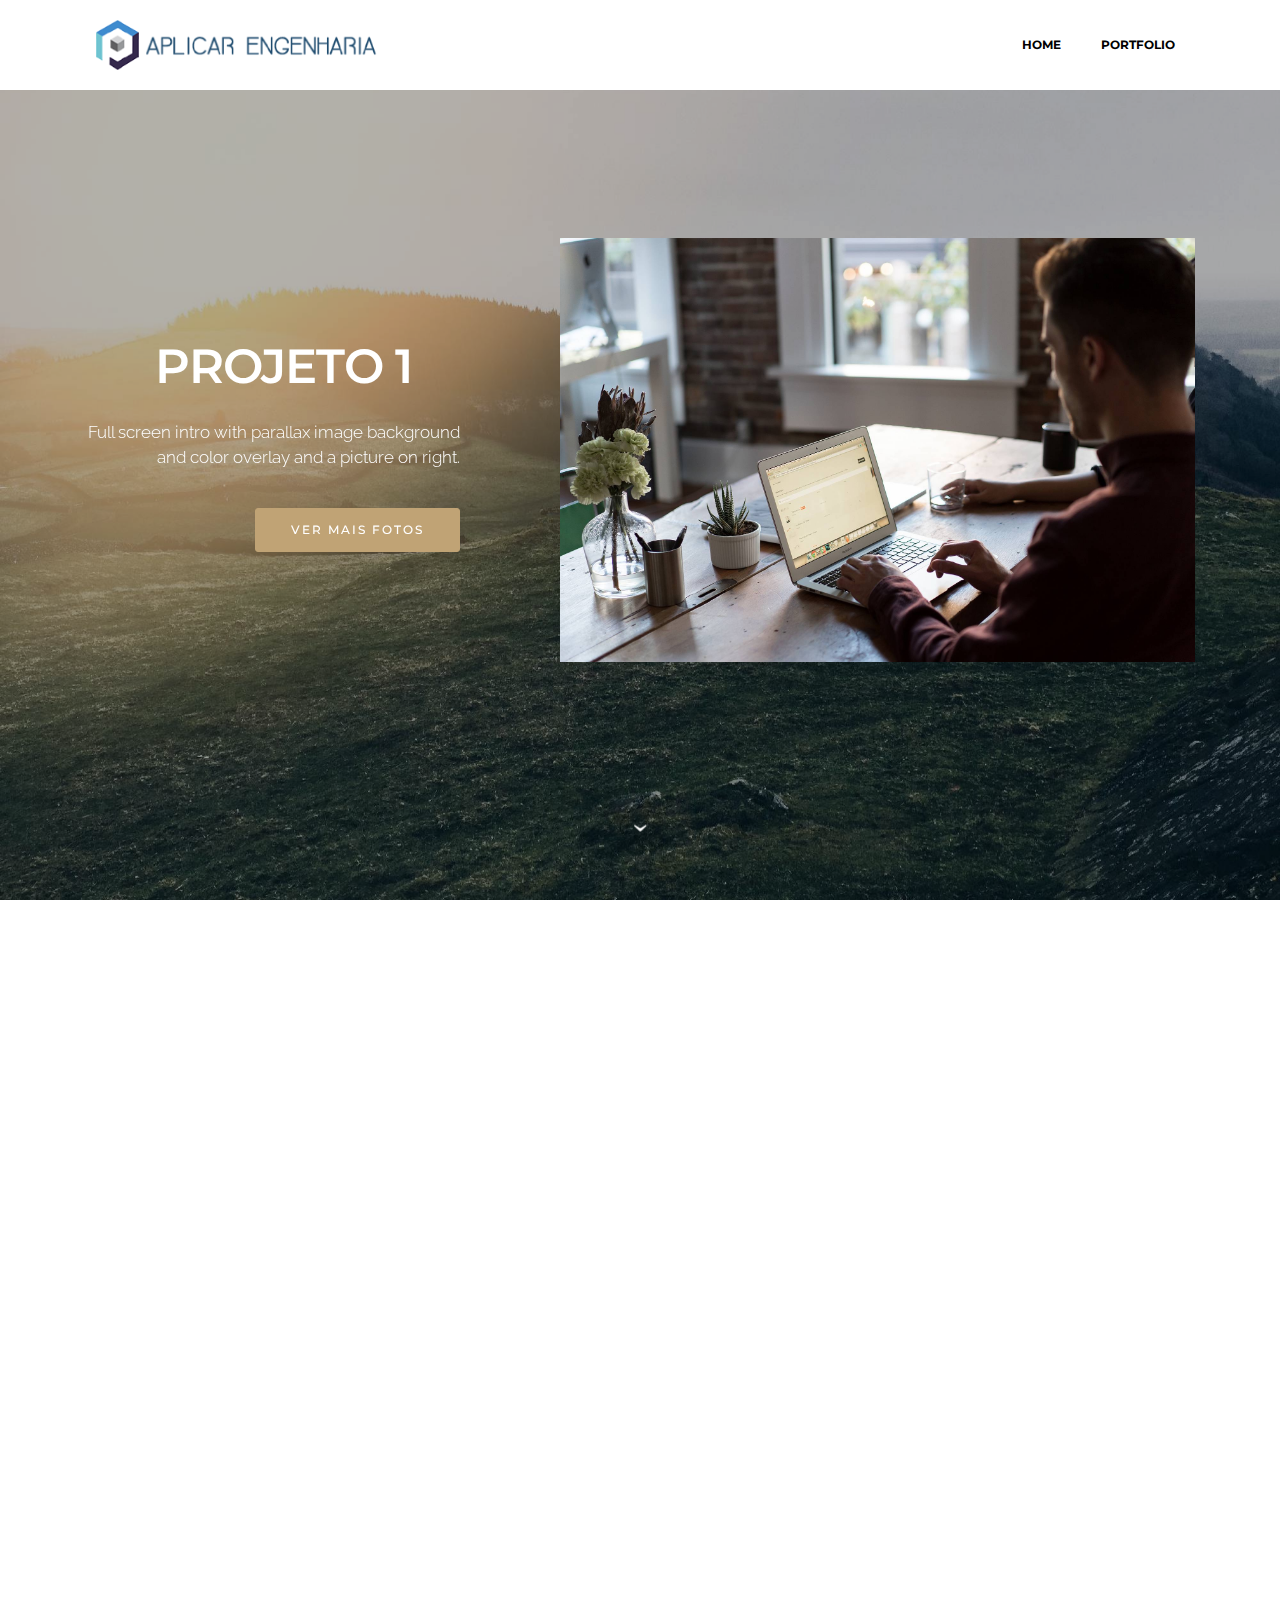
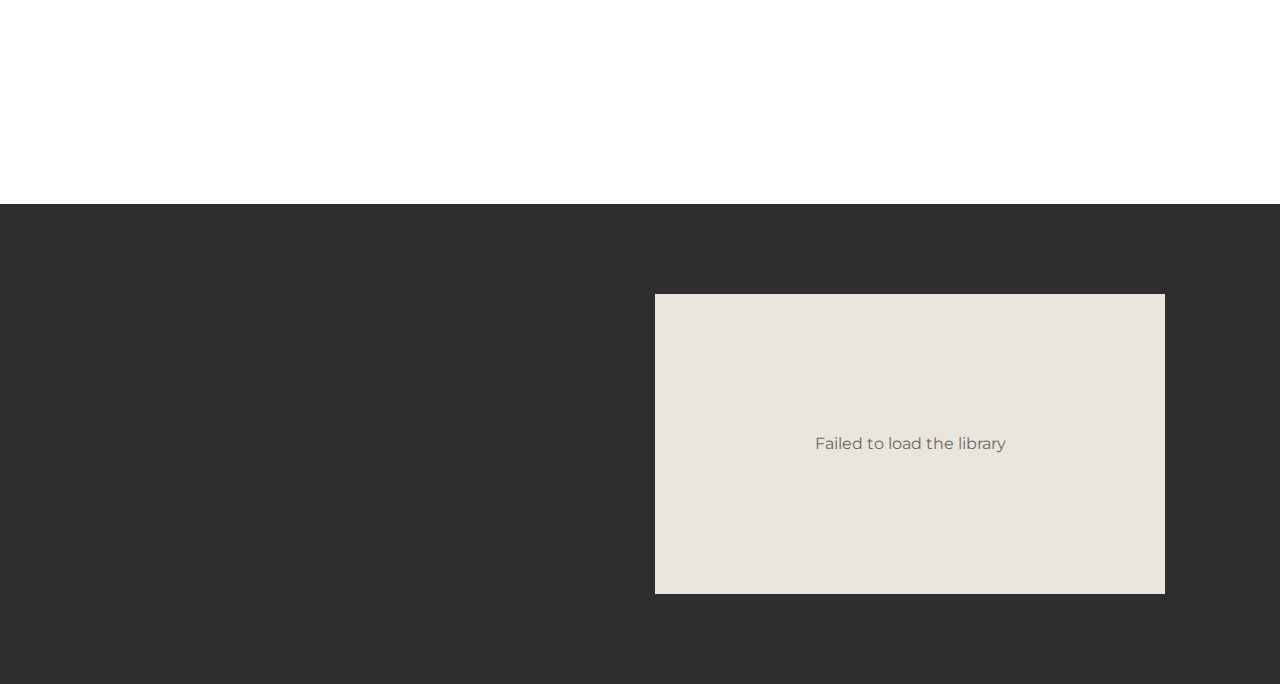
==== projeto-1.html @ 0a983927 "Changes" ====
<!DOCTYPE html>
<html>
<head>
  <meta charset="UTF-8">
  <meta http-equiv="X-UA-Compatible" content="IE=edge">
  <meta name="viewport" content="width=device-width, initial-scale=1">
  <link rel="shortcut icon" href="assets/images/logo-748x128-47.png" type="image/x-icon">
  <meta name="description" content="">
  
  <link rel="stylesheet" href="https://fonts.googleapis.com/css?family=Lora:400,700,400italic,700italic&amp;subset=latin">
  <link rel="stylesheet" href="https://fonts.googleapis.com/css?family=Montserrat:400,700">
  <link rel="stylesheet" href="https://fonts.googleapis.com/css?family=Raleway:400,100,200,300,500,600,700,800,900">
  <link rel="stylesheet" href="assets/bootstrap-material-design-font/css/material.css">
  <link rel="stylesheet" href="assets/et-line-font-plugin/style.css">
  <link rel="stylesheet" href="assets/tether/tether.min.css">
  <link rel="stylesheet" href="assets/bootstrap/css/bootstrap.min.css">
  <link rel="stylesheet" href="assets/socicon/css/socicon.min.css">
  <link rel="stylesheet" href="assets/animate.css/animate.min.css">
  <link rel="stylesheet" href="assets/dropdown/css/style.css">
  <link rel="stylesheet" href="assets/theme/css/style.css">
  <link rel="stylesheet" href="assets/mobirise/css/mbr-additional.css" type="text/css">
  
  
  
</head>
<body>
<section id="menu-18">

    <nav class="navbar navbar-dropdown navbar-fixed-top">
        <div class="container">

            <div class="mbr-table">
                <div class="mbr-table-cell">

                    <div class="navbar-brand">
                        <a href="https://www.arkengenharia.com" class="navbar-logo"><img src="assets/images/logo-748x128-47.png" alt="Aplicar Engenharia"></a>
                        
                    </div>

                </div>
                <div class="mbr-table-cell">
            
                    <button class="navbar-toggler pull-xs-right hidden-md-up" type="button" data-toggle="collapse" data-target="#exCollapsingNavbar">
                        ☰
                    </button>

                    <ul class="nav-dropdown collapse pull-xs-right nav navbar-nav navbar-toggleable-sm" id="exCollapsingNavbar"><li class="nav-item dropdown"><a class="nav-link link" href="index.html">HOME<br></a></li><li class="nav-item"><a class="nav-link link" href="projeto-1.html#header3-22">PORTFOLIO<br></a></li></ul>
                    <button hidden="" class="navbar-toggler navbar-close" type="button" data-toggle="collapse" data-target="#exCollapsingNavbar">
                        ☰
                    </button>

                </div>
            </div>

        </div>
    </nav>

</section>

<section class="mbr-section mbr-section-hero mbr-section-full mbr-parallax-background mbr-after-navbar" id="header2-30" style="background-image: url(assets/images/landscape.jpg);">

    <div class="mbr-overlay" style="opacity: 0.3; background-color: rgb(0, 0, 0);">
    </div>

    <div class="mbr-table mbr-table-full">
        <div class="mbr-table-cell">

            <div class="container">
                <div class="mbr-section row">
                    <div class="mbr-table-md-up">
                        
                        
                        

                        <div class="mbr-table-cell mbr-right-padding-md-up col-md-5 text-xs-center text-md-right">

                            <h3 class="mbr-section-title display-2"><p>PROJETO 1&nbsp;&nbsp;&nbsp;&nbsp;</p></h3>

                            <div class="mbr-section-text lead">
                                <p>Full screen intro with parallax image background and color overlay and a picture on right.</p>
                            </div>

                            <div class="mbr-section-btn"><a class="btn btn-primary" href="#lb-gallery1-34" data-slide-to="0" data-toggle="modal">VER MAIS FOTOS</a></div>

                        </div>
                        <div class="mbr-table-cell mbr-valign-top col-md-7">
                            <div class="mbr-figure"><img src="assets/images/coworkers.jpg"></div>
                        </div>

                    </div>
                </div>
            </div>

        </div>
    </div>

    <div class="mbr-arrow mbr-arrow-floating hidden-sm-down" aria-hidden="true"><a href="#gallery1-34"><i class="mbr-arrow-icon"></i></a></div>

</section>

<section class="mbr-gallery mbr-section mbr-section-nopadding" id="gallery1-34" style="background-color: rgb(239, 239, 239); padding-top: 0px; padding-bottom: 0px;">

    <!-- Lightbox -->
    <div data-app-prevent-settings="" class="mbr-slider modal fade carousel slide" tabindex="-1" data-keyboard="true" data-interval="false" id="lb-gallery1-34">
        <div class="modal-dialog">
            <div class="modal-content">
                <div class="modal-body">
                    <ol class="carousel-indicators">
                        <li data-app-prevent-settings="" data-target="#lb-gallery1-34" class=" active" data-slide-to="0"></li><li data-app-prevent-settings="" data-target="#lb-gallery1-34" data-slide-to="1"></li><li data-app-prevent-settings="" data-target="#lb-gallery1-34" data-slide-to="2"></li><li data-app-prevent-settings="" data-target="#lb-gallery1-34" data-slide-to="3"></li><li data-app-prevent-settings="" data-target="#lb-gallery1-34" data-slide-to="4"></li><li data-app-prevent-settings="" data-target="#lb-gallery1-34" data-slide-to="5"></li><li data-app-prevent-settings="" data-target="#lb-gallery1-34" data-slide-to="6"></li><li data-app-prevent-settings="" data-target="#lb-gallery1-34" data-slide-to="7"></li>
                    </ol>
                    <div class="carousel-inner">
                        <div class="carousel-item active">
                            <img alt="" src="assets/images/bike.jpg">
                        </div><div class="carousel-item">
                            <img alt="" src="assets/images/code-man.jpg">
                        </div><div class="carousel-item">
                            <img alt="" src="assets/images/coworkers.jpg">
                        </div><div class="carousel-item">
                            <img alt="" src="assets/images/desktop.jpg">
                        </div><div class="carousel-item">
                            <img alt="" src="assets/images/room-laptop.jpg">
                        </div><div class="carousel-item">
                            <img alt="" src="assets/images/table.jpg">
                        </div><div class="carousel-item">
                            <img alt="" src="assets/images/windows-books.jpg">
                        </div><div class="carousel-item">
                            <img alt="" src="assets/images/working-area.jpg">
                        </div>
                    </div>
                    <a class="left carousel-control" role="button" data-slide="prev" href="#lb-gallery1-34">
                        <span class="icon-prev" aria-hidden="true"></span>
                        <span class="sr-only">Previous</span>
                    </a>
                    <a class="right carousel-control" role="button" data-slide="next" href="#lb-gallery1-34">
                        <span class="icon-next" aria-hidden="true"></span>
                        <span class="sr-only">Next</span>
                    </a>

                    <a class="close" href="#" role="button" data-dismiss="modal">
                        <span aria-hidden="true">×</span>
                        <span class="sr-only">Close</span>
                    </a>
                </div>
            </div>
        </div>
    </div>
</section>

<section class="mbr-section mbr-section__container mbr-section__container--isolated" id="header3-22">
    <div class="container">
        <div class="row">
            <div class="col-xs-12">
                <h3 class="mbr-section-title display-2">NOSSOS PROJETOS</h3>
                
            </div>
        </div>
    </div>
</section>

<section class="mbr-cards mbr-section mbr-section-nopadding" id="features3-23" style="background-color: rgb(255, 255, 255);">

    

    <div class="mbr-cards-row row">
            <div class="mbr-cards-col col-xs-12 col-lg-3" style="padding-top: 0px; padding-bottom: 120px;">
                <div class="container">
                  <div class="card cart-block">
                      <div class="card-img"><img src="assets/images/table.jpg" class="card-img-top"></div>
                      <div class="card-block">
                          <h4 class="card-title">Projeto 1</h4>
                          
                          <p class="card-text">Bootstrap 3 has been noted as one of the most reliable and proven frameworks and has been equipped to develop websites using this framework.</p>
                          <div class="card-btn"><a href="#top" class="btn btn-primary">VER MAIS</a></div>
                      </div>
                  </div>
                </div>
            </div>
            <div class="mbr-cards-col col-xs-12 col-lg-3" style="padding-top: 0px; padding-bottom: 120px;">
              <div class="container">
                <div class="card cart-block">
                    <div class="card-img"><img src="assets/images/desktop.jpg" class="card-img-top"></div>
                    <div class="card-block">
                        <h4 class="card-title">Projeto 2</h4>
                        
                        <p class="card-text">One of Bootstrap 3's big points is responsiveness and makes effective use of this by generating highly responsive website for you.</p>
                        <div class="card-btn"><a href="https://www.google.com.br" class="btn btn-primary">VER MAIS</a></div>
                    </div>
                </div>
              </div>
            </div>
            <div class="mbr-cards-col col-xs-12 col-lg-3" style="padding-top: 0px; padding-bottom: 120px;">
              <div class="container">
                <div class="card cart-block">
                    <div class="card-img"><img src="assets/images/coworkers.jpg" class="card-img-top"></div>
                    <div class="card-block">
                        <h4 class="card-title">Projeto 3</h4>
                        
                        <p class="card-text">Google has a highly exhaustive list of fonts compiled into its web font platform and makes it easy for you to use them on your website easily and freely.</p>
                        <div class="card-btn"><a href="https://www.google.com.br" class="btn btn-primary">VER MAIS</a></div>
                    </div>
                </div>
              </div>
            </div>
            <div class="mbr-cards-col col-xs-12 col-lg-3" style="padding-top: 0px; padding-bottom: 120px;">
              <div class="container">
                <div class="card cart-block">
                    <div class="card-img"><img src="assets/images/code-man.jpg" class="card-img-top"></div>
                    <div class="card-block">
                        <h4 class="card-title">Projeto 4</h4>
                        
                        <p class="card-text">gives you the freedom to develop as many websites as you like given the fact that it is a desktop app.</p>
                        <div class="card-btn"><a href="https://www.google.com.br" class="btn btn-primary">VER MAIS</a></div>
                    </div>
                </div>
              </div>
            </div>
    </div>
</section>

<section class="mbr-section mbr-section-md-padding mbr-footer footer2" id="contacts2-28" style="background-color: rgb(46, 46, 46); padding-top: 90px; padding-bottom: 90px;">
    
    <div class="container">
        <div class="row">
            <div class="mbr-footer-content col-xs-12 col-md-3">
                <p><strong>Endereço:</strong><br>Av. Alameda da Serra 1033, Sala 804 Edifício Atlanta, Vila da Serra, Nova Lima-MG<br><br><br>
<strong>Contatos:</strong><br>
Email: aline@aplicarengenharia.com<br>Telefone: &nbsp;(31) 0800 2020<br>
Celular: &nbsp;(31) 9 9888 2020</p>
            </div>
            <div class="mbr-footer-content col-xs-12 col-md-3"><br><ul><br></ul></div>
            <div class="col-xs-12 col-md-6">
                <div class="mbr-map" data-state="error"><div data-state-details="">Failed to load the library</div></div>
            </div>
        </div>
    </div>
</section>


  <script src="assets/web/assets/jquery/jquery.min.js"></script>
  <script src="assets/tether/tether.min.js"></script>
  <script src="assets/bootstrap/js/bootstrap.min.js"></script>
  <script src="assets/smooth-scroll/SmoothScroll.js"></script>
  <script src="assets/viewportChecker/jquery.viewportchecker.js"></script>
  <script src="assets/jarallax/jarallax.js"></script>
  <script src="assets/masonry/masonry.pkgd.min.js"></script>
  <script src="assets/imagesloaded/imagesloaded.pkgd.min.js"></script>
  <script src="assets/bootstrap-carousel-swipe/bootstrap-carousel-swipe.js"></script>
  <script src="assets/dropdown/js/script.min.js"></script>
  <script src="assets/theme/js/script.js"></script>
  <script src="assets/mobirise-gallery/script.js"></script>
  
  
  <input name="animation" type="hidden">
  </body>
</html>
---- assets/bootstrap-material-design-font/css/material.css ----
@font-face {
  font-family: 'Material-Design-Icons';
  src: url('../fonts/Material-Design-Icons.eot?3ocs8m');
  src: url('../fonts/Material-Design-Icons.eot?#iefix3ocs8m') format('embedded-opentype'), url('../fonts/Material-Design-Icons.woff?3ocs8m') format('woff'), url('../fonts/Material-Design-Icons.ttf?3ocs8m') format('truetype'), url('../fonts/Material-Design-Icons.svg?3ocs8m#Material-Design-Icons') format('svg');
  font-weight: normal;
  font-style: normal;
}
[class^="mdi-"],
[class*="mdi-"] {
  speak: none;
  display: inline-block;
  font-style: normal;
  font-variant:normal;
  font-weight:normal;
  /*font-size:24px;*/
  line-height:1;
  font-family:'Material-Design-Icons' !important;
  text-rendering: auto;
  
  -webkit-font-smoothing: antialiased;
  -moz-osx-font-smoothing: grayscale;
  -webkit-transform: translate(0, 0);
      -ms-transform: translate(0, 0);
          transform: translate(0, 0);
}
[class^="mdi-"]:before,
[class*="mdi-"]:before {
  display: inline-block;
  speak: none;
  text-decoration: inherit;
}
[class^="mdi-"].pull-left,
[class*="mdi-"].pull-left {
  margin-right: .3em;
}
[class^="mdi-"].pull-right,
[class*="mdi-"].pull-right {
  margin-left: .3em;
}
[class^="mdi-"].mdi-lg:before,
[class*="mdi-"].mdi-lg:before,
[class^="mdi-"].mdi-lg:after,
[class*="mdi-"].mdi-lg:after {
  font-size: 1.33333333em;
  line-height: 0.75em;
  vertical-align: -15%;
}
[class^="mdi-"].mdi-2x:before,
[class*="mdi-"].mdi-2x:before,
[class^="mdi-"].mdi-2x:after,
[class*="mdi-"].mdi-2x:after {
  font-size: 2em;
}
[class^="mdi-"].mdi-3x:before,
[class*="mdi-"].mdi-3x:before,
[class^="mdi-"].mdi-3x:after,
[class*="mdi-"].mdi-3x:after {
  font-size: 3em;
}
[class^="mdi-"].mdi-4x:before,
[class*="mdi-"].mdi-4x:before,
[class^="mdi-"].mdi-4x:after,
[class*="mdi-"].mdi-4x:after {
  font-size: 4em;
}
[class^="mdi-"].mdi-5x:before,
[class*="mdi-"].mdi-5x:before,
[class^="mdi-"].mdi-5x:after,
[class*="mdi-"].mdi-5x:after {
  font-size: 5em;
}
[class^="mdi-device-signal-cellular-"]:after,
[class^="mdi-device-battery-"]:after,
[class^="mdi-device-battery-charging-"]:after,
[class^="mdi-device-signal-cellular-connected-no-internet-"]:after,
[class^="mdi-device-signal-wifi-"]:after,
[class^="mdi-device-signal-wifi-statusbar-not-connected"]:after,
.mdi-device-network-wifi:after {
  opacity: .3;
  position: absolute;
  left: 0;
  top: 0;
  z-index: 1;
  display: inline-block;
  speak: none;
  text-decoration: inherit;
}
[class^="mdi-device-signal-cellular-"]:after {
  content: "\e758";
}
[class^="mdi-device-battery-"]:after {
  content: "\e735";
}
[class^="mdi-device-battery-charging-"]:after {
  content: "\e733";
}
[class^="mdi-device-signal-cellular-connected-no-internet-"]:after {
  content: "\e75d";
}
[class^="mdi-device-signal-wifi-"]:after,
.mdi-device-network-wifi:after {
  content: "\e765";
}
[class^="mdi-device-signal-wifi-statusbasr-not-connected"]:after {
  content: "\e8f7";
}
.mdi-device-signal-cellular-off:after,
.mdi-device-signal-cellular-null:after,
.mdi-device-signal-cellular-no-sim:after,
.mdi-device-signal-wifi-off:after,
.mdi-device-signal-wifi-4-bar:after,
.mdi-device-signal-cellular-4-bar:after,
.mdi-device-battery-alert:after,
.mdi-device-signal-cellular-connected-no-internet-4-bar:after,
.mdi-device-battery-std:after,
.mdi-device-battery-full .mdi-device-battery-unknown:after {
  content: "";
}
.mdi-fw {
  width: 1.28571429em;
  text-align: center;
}
.mdi-ul {
  padding-left: 0;
  margin-left: 2.14285714em;
  list-style-type: none;
}
.mdi-ul > li {
  position: relative;
}
.mdi-li {
  position: absolute;
  left: -2.14285714em;
  width: 2.14285714em;
  top: 0.14285714em;
  text-align: center;
}
.mdi-li.mdi-lg {
  left: -1.85714286em;
}
.mdi-border {
  padding: .2em .25em .15em;
  border: solid 0.08em #eeeeee;
  border-radius: .1em;
}
.mdi-spin {
  -webkit-animation: mdi-spin 2s infinite linear;
  animation: mdi-spin 2s infinite linear;
  -webkit-transform-origin: 50% 50%;
  -ms-transform-origin: 50% 50%;
      transform-origin: 50% 50%;
}
.mdi-pulse {
  -webkit-animation: mdi-spin 1s steps(8) infinite;
  animation: mdi-spin 1s steps(8) infinite;
  -webkit-transform-origin: 50% 50%;
  -ms-transform-origin: 50% 50%;
      transform-origin: 50% 50%;
}
@-webkit-keyframes mdi-spin {
  0% {
    -webkit-transform: rotate(0deg);
    transform: rotate(0deg);
  }
  100% {
    -webkit-transform: rotate(359deg);
    transform: rotate(359deg);
  }
}
@keyframes mdi-spin {
  0% {
    -webkit-transform: rotate(0deg);
    transform: rotate(0deg);
  }
  100% {
    -webkit-transform: rotate(359deg);
    transform: rotate(359deg);
  }
}
.mdi-rotate-90 {
  filter: progid:DXImageTransform.Microsoft.BasicImage(rotation=1);
  -webkit-transform: rotate(90deg);
  -ms-transform: rotate(90deg);
  transform: rotate(90deg);
}
.mdi-rotate-180 {
  filter: progid:DXImageTransform.Microsoft.BasicImage(rotation=2);
  -webkit-transform: rotate(180deg);
  -ms-transform: rotate(180deg);
  transform: rotate(180deg);
}
.mdi-rotate-270 {
  filter: progid:DXImageTransform.Microsoft.BasicImage(rotation=3);
  -webkit-transform: rotate(270deg);
  -ms-transform: rotate(270deg);
  transform: rotate(270deg);
}
.mdi-flip-horizontal {
  filter: progid:DXImageTransform.Microsoft.BasicImage(rotation=0, mirror=1);
  -webkit-transform: scale(-1, 1);
  -ms-transform: scale(-1, 1);
  transform: scale(-1, 1);
}
.mdi-flip-vertical {
  filter: progid:DXImageTransform.Microsoft.BasicImage(rotation=2, mirror=1);
  -webkit-transform: scale(1, -1);
  -ms-transform: scale(1, -1);
  transform: scale(1, -1);
}
:root .mdi-rotate-90,
:root .mdi-rotate-180,
:root .mdi-rotate-270,
:root .mdi-flip-horizontal,
:root .mdi-flip-vertical {
  -webkit-filter: none;
          filter: none;
}
.mdi-stack {
  position: relative;
  display: inline-block;
  width: 2em;
  height: 2em;
  line-height: 2em;
  vertical-align: middle;
}
.mdi-stack-1x,
.mdi-stack-2x {
  position: absolute;
  left: 0;
  width: 100%;
  text-align: center;
}
.mdi-stack-1x {
  line-height: inherit;
}
.mdi-stack-2x {
  font-size: 2em;
}
.mdi-inverse {
  color: #ffffff;
}
/* Start Icons */
.mdi-action-3d-rotation:before {
  content: "\e600";
}
.mdi-action-accessibility:before {
  content: "\e601";
}
.mdi-action-account-balance-wallet:before {
  content: "\e602";
}
.mdi-action-account-balance:before {
  content: "\e603";
}
.mdi-action-account-box:before {
  content: "\e604";
}
.mdi-action-account-child:before {
  content: "\e605";
}
.mdi-action-account-circle:before {
  content: "\e606";
}
.mdi-action-add-shopping-cart:before {
  content: "\e607";
}
.mdi-action-alarm-add:before {
  content: "\e608";
}
.mdi-action-alarm-off:before {
  content: "\e609";
}
.mdi-action-alarm-on:before {
  content: "\e60a";
}
.mdi-action-alarm:before {
  content: "\e60b";
}
.mdi-action-android:before {
  content: "\e60c";
}
.mdi-action-announcement:before {
  content: "\e60d";
}
.mdi-action-aspect-ratio:before {
  content: "\e60e";
}
.mdi-action-assessment:before {
  content: "\e60f";
}
.mdi-action-assignment-ind:before {
  content: "\e610";
}
.mdi-action-assignment-late:before {
  content: "\e611";
}
.mdi-action-assignment-return:before {
  content: "\e612";
}
.mdi-action-assignment-returned:before {
  content: "\e613";
}
.mdi-action-assignment-turned-in:before {
  content: "\e614";
}
.mdi-action-assignment:before {
  content: "\e615";
}
.mdi-action-autorenew:before {
  content: "\e616";
}
.mdi-action-backup:before {
  content: "\e617";
}
.mdi-action-book:before {
  content: "\e618";
}
.mdi-action-bookmark-outline:before {
  content: "\e619";
}
.mdi-action-bookmark:before {
  content: "\e61a";
}
.mdi-action-bug-report:before {
  content: "\e61b";
}
.mdi-action-cached:before {
  content: "\e61c";
}
.mdi-action-check-circle:before {
  content: "\e61d";
}
.mdi-action-class:before {
  content: "\e61e";
}
.mdi-action-credit-card:before {
  content: "\e61f";
}
.mdi-action-dashboard:before {
  content: "\e620";
}
.mdi-action-delete:before {
  content: "\e621";
}
.mdi-action-description:before {
  content: "\e622";
}
.mdi-action-dns:before {
  content: "\e623";
}
.mdi-action-done-all:before {
  content: "\e624";
}
.mdi-action-done:before {
  content: "\e625";
}
.mdi-action-event:before {
  content: "\e626";
}
.mdi-action-exit-to-app:before {
  content: "\e627";
}
.mdi-action-explore:before {
  content: "\e628";
}
.mdi-action-extension:before {
  content: "\e629";
}
.mdi-action-face-unlock:before {
  content: "\e62a";
}
.mdi-action-favorite-outline:before {
  content: "\e62b";
}
.mdi-action-favorite:before {
  content: "\e62c";
}
.mdi-action-find-in-page:before {
  content: "\e62d";
}
.mdi-action-find-replace:before {
  content: "\e62e";
}
.mdi-action-flip-to-back:before {
  content: "\e62f";
}
.mdi-action-flip-to-front:before {
  content: "\e630";
}
.mdi-action-get-app:before {
  content: "\e631";
}
.mdi-action-grade:before {
  content: "\e632";
}
.mdi-action-group-work:before {
  content: "\e633";
}
.mdi-action-help:before {
  content: "\e634";
}
.mdi-action-highlight-remove:before {
  content: "\e635";
}
.mdi-action-history:before {
  content: "\e636";
}
.mdi-action-home:before {
  content: "\e637";
}
.mdi-action-https:before {
  content: "\e638";
}
.mdi-action-info-outline:before {
  content: "\e639";
}
.mdi-action-info:before {
  content: "\e63a";
}
.mdi-action-input:before {
  content: "\e63b";
}
.mdi-action-invert-colors:before {
  content: "\e63c";
}
.mdi-action-label-outline:before {
  content: "\e63d";
}
.mdi-action-label:before {
  content: "\e63e";
}
.mdi-action-language:before {
  content: "\e63f";
}
.mdi-action-launch:before {
  content: "\e640";
}
.mdi-action-list:before {
  content: "\e641";
}
.mdi-action-lock-open:before {
  content: "\e642";
}
.mdi-action-lock-outline:before {
  content: "\e643";
}
.mdi-action-lock:before {
  content: "\e644";
}
.mdi-action-loyalty:before {
  content: "\e645";
}
.mdi-action-markunread-mailbox:before {
  content: "\e646";
}
.mdi-action-note-add:before {
  content: "\e647";
}
.mdi-action-open-in-browser:before {
  content: "\e648";
}
.mdi-action-open-in-new:before {
  content: "\e649";
}
.mdi-action-open-with:before {
  content: "\e64a";
}
.mdi-action-pageview:before {
  content: "\e64b";
}
.mdi-action-payment:before {
  content: "\e64c";
}
.mdi-action-perm-camera-mic:before {
  content: "\e64d";
}
.mdi-action-perm-contact-cal:before {
  content: "\e64e";
}
.mdi-action-perm-data-setting:before {
  content: "\e64f";
}
.mdi-action-perm-device-info:before {
  content: "\e650";
}
.mdi-action-perm-identity:before {
  content: "\e651";
}
.mdi-action-perm-media:before {
  content: "\e652";
}
.mdi-action-perm-phone-msg:before {
  content: "\e653";
}
.mdi-action-perm-scan-wifi:before {
  content: "\e654";
}
.mdi-action-picture-in-picture:before {
  content: "\e655";
}
.mdi-action-polymer:before {
  content: "\e656";
}
.mdi-action-print:before {
  content: "\e657";
}
.mdi-action-query-builder:before {
  content: "\e658";
}
.mdi-action-question-answer:before {
  content: "\e659";
}
.mdi-action-receipt:before {
  content: "\e65a";
}
.mdi-action-redeem:before {
  content: "\e65b";
}
.mdi-action-reorder:before {
  content: "\e65c";
}
.mdi-action-report-problem:before {
  content: "\e65d";
}
.mdi-action-restore:before {
  content: "\e65e";
}
.mdi-action-room:before {
  content: "\e65f";
}
.mdi-action-schedule:before {
  content: "\e660";
}
.mdi-action-search:before {
  content: "\e661";
}
.mdi-action-settings-applications:before {
  content: "\e662";
}
.mdi-action-settings-backup-restore:before {
  content: "\e663";
}
.mdi-action-settings-bluetooth:before {
  content: "\e664";
}
.mdi-action-settings-cell:before {
  content: "\e665";
}
.mdi-action-settings-display:before {
  content: "\e666";
}
.mdi-action-settings-ethernet:before {
  content: "\e667";
}
.mdi-action-settings-input-antenna:before {
  content: "\e668";
}
.mdi-action-settings-input-component:before {
  content: "\e669";
}
.mdi-action-settings-input-composite:before {
  content: "\e66a";
}
.mdi-action-settings-input-hdmi:before {
  content: "\e66b";
}
.mdi-action-settings-input-svideo:before {
  content: "\e66c";
}
.mdi-action-settings-overscan:before {
  content: "\e66d";
}
.mdi-action-settings-phone:before {
  content: "\e66e";
}
.mdi-action-settings-power:before {
  content: "\e66f";
}
.mdi-action-settings-remote:before {
  content: "\e670";
}
.mdi-action-settings-voice:before {
  content: "\e671";
}
.mdi-action-settings:before {
  content: "\e672";
}
.mdi-action-shop-two:before {
  content: "\e673";
}
.mdi-action-shop:before {
  content: "\e674";
}
.mdi-action-shopping-basket:before {
  content: "\e675";
}
.mdi-action-shopping-cart:before {
  content: "\e676";
}
.mdi-action-speaker-notes:before {
  content: "\e677";
}
.mdi-action-spellcheck:before {
  content: "\e678";
}
.mdi-action-star-rate:before {
  content: "\e679";
}
.mdi-action-stars:before {
  content: "\e67a";
}
.mdi-action-store:before {
  content: "\e67b";
}
.mdi-action-subject:before {
  content: "\e67c";
}
.mdi-action-supervisor-account:before {
  content: "\e67d";
}
.mdi-action-swap-horiz:before {
  content: "\e67e";
}
.mdi-action-swap-vert-circle:before {
  content: "\e67f";
}
.mdi-action-swap-vert:before {
  content: "\e680";
}
.mdi-action-system-update-tv:before {
  content: "\e681";
}
.mdi-action-tab-unselected:before {
  content: "\e682";
}
.mdi-action-tab:before {
  content: "\e683";
}
.mdi-action-theaters:before {
  content: "\e684";
}
.mdi-action-thumb-down:before {
  content: "\e685";
}
.mdi-action-thumb-up:before {
  content: "\e686";
}
.mdi-action-thumbs-up-down:before {
  content: "\e687";
}
.mdi-action-toc:before {
  content: "\e688";
}
.mdi-action-today:before {
  content: "\e689";
}
.mdi-action-track-changes:before {
  content: "\e68a";
}
.mdi-action-translate:before {
  content: "\e68b";
}
.mdi-action-trending-down:before {
  content: "\e68c";
}
.mdi-action-trending-neutral:before {
  content: "\e68d";
}
.mdi-action-trending-up:before {
  content: "\e68e";
}
.mdi-action-turned-in-not:before {
  content: "\e68f";
}
.mdi-action-turned-in:before {
  content: "\e690";
}
.mdi-action-verified-user:before {
  content: "\e691";
}
.mdi-action-view-agenda:before {
  content: "\e692";
}
.mdi-action-view-array:before {
  content: "\e693";
}
.mdi-action-view-carousel:before {
  content: "\e694";
}
.mdi-action-view-column:before {
  content: "\e695";
}
.mdi-action-view-day:before {
  content: "\e696";
}
.mdi-action-view-headline:before {
  content: "\e697";
}
.mdi-action-view-list:before {
  content: "\e698";
}
.mdi-action-view-module:before {
  content: "\e699";
}
.mdi-action-view-quilt:before {
  content: "\e69a";
}
.mdi-action-view-stream:before {
  content: "\e69b";
}
.mdi-action-view-week:before {
  content: "\e69c";
}
.mdi-action-visibility-off:before {
  content: "\e69d";
}
.mdi-action-visibility:before {
  content: "\e69e";
}
.mdi-action-wallet-giftcard:before {
  content: "\e69f";
}
.mdi-action-wallet-membership:before {
  content: "\e6a0";
}
.mdi-action-wallet-travel:before {
  content: "\e6a1";
}
.mdi-action-work:before {
  content: "\e6a2";
}
.mdi-alert-error:before {
  content: "\e6a3";
}
.mdi-alert-warning:before {
  content: "\e6a4";
}
.mdi-av-album:before {
  content: "\e6a5";
}
.mdi-av-closed-caption:before {
  content: "\e6a6";
}
.mdi-av-equalizer:before {
  content: "\e6a7";
}
.mdi-av-explicit:before {
  content: "\e6a8";
}
.mdi-av-fast-forward:before {
  content: "\e6a9";
}
.mdi-av-fast-rewind:before {
  content: "\e6aa";
}
.mdi-av-games:before {
  content: "\e6ab";
}
.mdi-av-hearing:before {
  content: "\e6ac";
}
.mdi-av-high-quality:before {
  content: "\e6ad";
}
.mdi-av-loop:before {
  content: "\e6ae";
}
.mdi-av-mic-none:before {
  content: "\e6af";
}
.mdi-av-mic-off:before {
  content: "\e6b0";
}
.mdi-av-mic:before {
  content: "\e6b1";
}
.mdi-av-movie:before {
  content: "\e6b2";
}
.mdi-av-my-library-add:before {
  content: "\e6b3";
}
.mdi-av-my-library-books:before {
  content: "\e6b4";
}
.mdi-av-my-library-music:before {
  content: "\e6b5";
}
.mdi-av-new-releases:before {
  content: "\e6b6";
}
.mdi-av-not-interested:before {
  content: "\e6b7";
}
.mdi-av-pause-circle-fill:before {
  content: "\e6b8";
}
.mdi-av-pause-circle-outline:before {
  content: "\e6b9";
}
.mdi-av-pause:before {
  content: "\e6ba";
}
.mdi-av-play-arrow:before {
  content: "\e6bb";
}
.mdi-av-play-circle-fill:before {
  content: "\e6bc";
}
.mdi-av-play-circle-outline:before {
  content: "\e6bd";
}
.mdi-av-play-shopping-bag:before {
  content: "\e6be";
}
.mdi-av-playlist-add:before {
  content: "\e6bf";
}
.mdi-av-queue-music:before {
  content: "\e6c0";
}
.mdi-av-queue:before {
  content: "\e6c1";
}
.mdi-av-radio:before {
  content: "\e6c2";
}
.mdi-av-recent-actors:before {
  content: "\e6c3";
}
.mdi-av-repeat-one:before {
  content: "\e6c4";
}
.mdi-av-repeat:before {
  content: "\e6c5";
}
.mdi-av-replay:before {
  content: "\e6c6";
}
.mdi-av-shuffle:before {
  content: "\e6c7";
}
.mdi-av-skip-next:before {
  content: "\e6c8";
}
.mdi-av-skip-previous:before {
  content: "\e6c9";
}
.mdi-av-snooze:before {
  content: "\e6ca";
}
.mdi-av-stop:before {
  content: "\e6cb";
}
.mdi-av-subtitles:before {
  content: "\e6cc";
}
.mdi-av-surround-sound:before {
  content: "\e6cd";
}
.mdi-av-timer:before {
  content: "\e6ce";
}
.mdi-av-video-collection:before {
  content: "\e6cf";
}
.mdi-av-videocam-off:before {
  content: "\e6d0";
}
.mdi-av-videocam:before {
  content: "\e6d1";
}
.mdi-av-volume-down:before {
  content: "\e6d2";
}
.mdi-av-volume-mute:before {
  content: "\e6d3";
}
.mdi-av-volume-off:before {
  content: "\e6d4";
}
.mdi-av-volume-up:before {
  content: "\e6d5";
}
.mdi-av-web:before {
  content: "\e6d6";
}
.mdi-communication-business:before {
  content: "\e6d7";
}
.mdi-communication-call-end:before {
  content: "\e6d8";
}
.mdi-communication-call-made:before {
  content: "\e6d9";
}
.mdi-communication-call-merge:before {
  content: "\e6da";
}
.mdi-communication-call-missed:before {
  content: "\e6db";
}
.mdi-communication-call-received:before {
  content: "\e6dc";
}
.mdi-communication-call-split:before {
  content: "\e6dd";
}
.mdi-communication-call:before {
  content: "\e6de";
}
.mdi-communication-chat:before {
  content: "\e6df";
}
.mdi-communication-clear-all:before {
  content: "\e6e0";
}
.mdi-communication-comment:before {
  content: "\e6e1";
}
.mdi-communication-contacts:before {
  content: "\e6e2";
}
.mdi-communication-dialer-sip:before {
  content: "\e6e3";
}
.mdi-communication-dialpad:before {
  content: "\e6e4";
}
.mdi-communication-dnd-on:before {
  content: "\e6e5";
}
.mdi-communication-email:before {
  content: "\e6e6";
}
.mdi-communication-forum:before {
  content: "\e6e7";
}
.mdi-communication-import-export:before {
  content: "\e6e8";
}
.mdi-communication-invert-colors-off:before {
  content: "\e6e9";
}
.mdi-communication-invert-colors-on:before {
  content: "\e6ea";
}
.mdi-communication-live-help:before {
  content: "\e6eb";
}
.mdi-communication-location-off:before {
  content: "\e6ec";
}
.mdi-communication-location-on:before {
  content: "\e6ed";
}
.mdi-communication-message:before {
  content: "\e6ee";
}
.mdi-communication-messenger:before {
  content: "\e6ef";
}
.mdi-communication-no-sim:before {
  content: "\e6f0";
}
.mdi-communication-phone:before {
  content: "\e6f1";
}
.mdi-communication-portable-wifi-off:before {
  content: "\e6f2";
}
.mdi-communication-quick-contacts-dialer:before {
  content: "\e6f3";
}
.mdi-communication-quick-contacts-mail:before {
  content: "\e6f4";
}
.mdi-communication-ring-volume:before {
  content: "\e6f5";
}
.mdi-communication-stay-current-landscape:before {
  content: "\e6f6";
}
.mdi-communication-stay-current-portrait:before {
  content: "\e6f7";
}
.mdi-communication-stay-primary-landscape:before {
  content: "\e6f8";
}
.mdi-communication-stay-primary-portrait:before {
  content: "\e6f9";
}
.mdi-communication-swap-calls:before {
  content: "\e6fa";
}
.mdi-communication-textsms:before {
  content: "\e6fb";
}
.mdi-communication-voicemail:before {
  content: "\e6fc";
}
.mdi-communication-vpn-key:before {
  content: "\e6fd";
}
.mdi-content-add-box:before {
  content: "\e6fe";
}
.mdi-content-add-circle-outline:before {
  content: "\e6ff";
}
.mdi-content-add-circle:before {
  content: "\e700";
}
.mdi-content-add:before {
  content: "\e701";
}
.mdi-content-archive:before {
  content: "\e702";
}
.mdi-content-backspace:before {
  content: "\e703";
}
.mdi-content-block:before {
  content: "\e704";
}
.mdi-content-clear:before {
  content: "\e705";
}
.mdi-content-content-copy:before {
  content: "\e706";
}
.mdi-content-content-cut:before {
  content: "\e707";
}
.mdi-content-content-paste:before {
  content: "\e708";
}
.mdi-content-create:before {
  content: "\e709";
}
.mdi-content-drafts:before {
  content: "\e70a";
}
.mdi-content-filter-list:before {
  content: "\e70b";
}
.mdi-content-flag:before {
  content: "\e70c";
}
.mdi-content-forward:before {
  content: "\e70d";
}
.mdi-content-gesture:before {
  content: "\e70e";
}
.mdi-content-inbox:before {
  content: "\e70f";
}
.mdi-content-link:before {
  content: "\e710";
}
.mdi-content-mail:before {
  content: "\e711";
}
.mdi-content-markunread:before {
  content: "\e712";
}
.mdi-content-redo:before {
  content: "\e713";
}
.mdi-content-remove-circle-outline:before {
  content: "\e714";
}
.mdi-content-remove-circle:before {
  content: "\e715";
}
.mdi-content-remove:before {
  content: "\e716";
}
.mdi-content-reply-all:before {
  content: "\e717";
}
.mdi-content-reply:before {
  content: "\e718";
}
.mdi-content-report:before {
  content: "\e719";
}
.mdi-content-save:before {
  content: "\e71a";
}
.mdi-content-select-all:before {
  content: "\e71b";
}
.mdi-content-send:before {
  content: "\e71c";
}
.mdi-content-sort:before {
  content: "\e71d";
}
.mdi-content-text-format:before {
  content: "\e71e";
}
.mdi-content-undo:before {
  content: "\e71f";
}
.mdi-editor-attach-file:before {
  content: "\e776";
}
.mdi-editor-attach-money:before {
  content: "\e777";
}
.mdi-editor-border-all:before {
  content: "\e778";
}
.mdi-editor-border-bottom:before {
  content: "\e779";
}
.mdi-editor-border-clear:before {
  content: "\e77a";
}
.mdi-editor-border-color:before {
  content: "\e77b";
}
.mdi-editor-border-horizontal:before {
  content: "\e77c";
}
.mdi-editor-border-inner:before {
  content: "\e77d";
}
.mdi-editor-border-left:before {
  content: "\e77e";
}
.mdi-editor-border-outer:before {
  content: "\e77f";
}
.mdi-editor-border-right:before {
  content: "\e780";
}
.mdi-editor-border-style:before {
  content: "\e781";
}
.mdi-editor-border-top:before {
  content: "\e782";
}
.mdi-editor-border-vertical:before {
  content: "\e783";
}
.mdi-editor-format-align-center:before {
  content: "\e784";
}
.mdi-editor-format-align-justify:before {
  content: "\e785";
}
.mdi-editor-format-align-left:before {
  content: "\e786";
}
.mdi-editor-format-align-right:before {
  content: "\e787";
}
.mdi-editor-format-bold:before {
  content: "\e788";
}
.mdi-editor-format-clear:before {
  content: "\e789";
}
.mdi-editor-format-color-fill:before {
  content: "\e78a";
}
.mdi-editor-format-color-reset:before {
  content: "\e78b";
}
.mdi-editor-format-color-text:before {
  content: "\e78c";
}
.mdi-editor-format-indent-decrease:before {
  content: "\e78d";
}
.mdi-editor-format-indent-increase:before {
  content: "\e78e";
}
.mdi-editor-format-italic:before {
  content: "\e78f";
}
.mdi-editor-format-line-spacing:before {
  content: "\e790";
}
.mdi-editor-format-list-bulleted:before {
  content: "\e791";
}
.mdi-editor-format-list-numbered:before {
  content: "\e792";
}
.mdi-editor-format-paint:before {
  content: "\e793";
}
.mdi-editor-format-quote:before {
  content: "\e794";
}
.mdi-editor-format-size:before {
  content: "\e795";
}
.mdi-editor-format-strikethrough:before {
  content: "\e796";
}
.mdi-editor-format-textdirection-l-to-r:before {
  content: "\e797";
}
.mdi-editor-format-textdirection-r-to-l:before {
  content: "\e798";
}
.mdi-editor-format-underline:before {
  content: "\e799";
}
.mdi-editor-functions:before {
  content: "\e79a";
}
.mdi-editor-insert-chart:before {
  content: "\e79b";
}
.mdi-editor-insert-comment:before {
  content: "\e79c";
}
.mdi-editor-insert-drive-file:before {
  content: "\e79d";
}
.mdi-editor-insert-emoticon:before {
  content: "\e79e";
}
.mdi-editor-insert-invitation:before {
  content: "\e79f";
}
.mdi-editor-insert-link:before {
  content: "\e7a0";
}
.mdi-editor-insert-photo:before {
  content: "\e7a1";
}
.mdi-editor-merge-type:before {
  content: "\e7a2";
}
.mdi-editor-mode-comment:before {
  content: "\e7a3";
}
.mdi-editor-mode-edit:before {
  content: "\e7a4";
}
.mdi-editor-publish:before {
  content: "\e7a5";
}
.mdi-editor-vertical-align-bottom:before {
  content: "\e7a6";
}
.mdi-editor-vertical-align-center:before {
  content: "\e7a7";
}
.mdi-editor-vertical-align-top:before {
  content: "\e7a8";
}
.mdi-editor-wrap-text:before {
  content: "\e7a9";
}
.mdi-file-attachment:before {
  content: "\e7aa";
}
.mdi-file-cloud-circle:before {
  content: "\e7ab";
}
.mdi-file-cloud-done:before {
  content: "\e7ac";
}
.mdi-file-cloud-download:before {
  content: "\e7ad";
}
.mdi-file-cloud-off:before {
  content: "\e7ae";
}
.mdi-file-cloud-queue:before {
  content: "\e7af";
}
.mdi-file-cloud-upload:before {
  content: "\e7b0";
}
.mdi-file-cloud:before {
  content: "\e7b1";
}
.mdi-file-file-download:before {
  content: "\e7b2";
}
.mdi-file-file-upload:before {
  content: "\e7b3";
}
.mdi-file-folder-open:before {
  content: "\e7b4";
}
.mdi-file-folder-shared:before {
  content: "\e7b5";
}
.mdi-file-folder:before {
  content: "\e7b6";
}
.mdi-device-access-alarm:before {
  content: "\e720";
}
.mdi-device-access-alarms:before {
  content: "\e721";
}
.mdi-device-access-time:before {
  content: "\e722";
}
.mdi-device-add-alarm:before {
  content: "\e723";
}
.mdi-device-airplanemode-off:before {
  content: "\e724";
}
.mdi-device-airplanemode-on:before {
  content: "\e725";
}
.mdi-device-battery-20:before {
  content: "\e726";
}
.mdi-device-battery-30:before {
  content: "\e727";
}
.mdi-device-battery-50:before {
  content: "\e728";
}
.mdi-device-battery-60:before {
  content: "\e729";
}
.mdi-device-battery-80:before {
  content: "\e72a";
}
.mdi-device-battery-90:before {
  content: "\e72b";
}
.mdi-device-battery-alert:before {
  content: "\e72c";
}
.mdi-device-battery-charging-20:before {
  content: "\e72d";
}
.mdi-device-battery-charging-30:before {
  content: "\e72e";
}
.mdi-device-battery-charging-50:before {
  content: "\e72f";
}
.mdi-device-battery-charging-60:before {
  content: "\e730";
}
.mdi-device-battery-charging-80:before {
  content: "\e731";
}
.mdi-device-battery-charging-90:before {
  content: "\e732";
}
.mdi-device-battery-charging-full:before {
  content: "\e733";
}
.mdi-device-battery-full:before {
  content: "\e734";
}
.mdi-device-battery-std:before {
  content: "\e735";
}
.mdi-device-battery-unknown:before {
  content: "\e736";
}
.mdi-device-bluetooth-connected:before {
  content: "\e737";
}
.mdi-device-bluetooth-disabled:before {
  content: "\e738";
}
.mdi-device-bluetooth-searching:before {
  content: "\e739";
}
.mdi-device-bluetooth:before {
  content: "\e73a";
}
.mdi-device-brightness-auto:before {
  content: "\e73b";
}
.mdi-device-brightness-high:before {
  content: "\e73c";
}
.mdi-device-brightness-low:before {
  content: "\e73d";
}
.mdi-device-brightness-medium:before {
  content: "\e73e";
}
.mdi-device-data-usage:before {
  content: "\e73f";
}
.mdi-device-developer-mode:before {
  content: "\e740";
}
.mdi-device-devices:before {
  content: "\e741";
}
.mdi-device-dvr:before {
  content: "\e742";
}
.mdi-device-gps-fixed:before {
  content: "\e743";
}
.mdi-device-gps-not-fixed:before {
  content: "\e744";
}
.mdi-device-gps-off:before {
  content: "\e745";
}
.mdi-device-location-disabled:before {
  content: "\e746";
}
.mdi-device-location-searching:before {
  content: "\e747";
}
.mdi-device-multitrack-audio:before {
  content: "\e748";
}
.mdi-device-network-cell:before {
  content: "\e749";
}
.mdi-device-network-wifi:before {
  content: "\e74a";
}
.mdi-device-nfc:before {
  content: "\e74b";
}
.mdi-device-now-wallpaper:before {
  content: "\e74c";
}
.mdi-device-now-widgets:before {
  content: "\e74d";
}
.mdi-device-screen-lock-landscape:before {
  content: "\e74e";
}
.mdi-device-screen-lock-portrait:before {
  content: "\e74f";
}
.mdi-device-screen-lock-rotation:before {
  content: "\e750";
}
.mdi-device-screen-rotation:before {
  content: "\e751";
}
.mdi-device-sd-storage:before {
  content: "\e752";
}
.mdi-device-settings-system-daydream:before {
  content: "\e753";
}
.mdi-device-signal-cellular-0-bar:before {
  content: "\e754";
}
.mdi-device-signal-cellular-1-bar:before {
  content: "\e755";
}
.mdi-device-signal-cellular-2-bar:before {
  content: "\e756";
}
.mdi-device-signal-cellular-3-bar:before {
  content: "\e757";
}
.mdi-device-signal-cellular-4-bar:before {
  content: "\e758";
}
.mdi-signal-wifi-statusbar-connected-no-internet-after:before {
  content: "\e8f6";
}
.mdi-device-signal-cellular-connected-no-internet-0-bar:before {
  content: "\e759";
}
.mdi-device-signal-cellular-connected-no-internet-1-bar:before {
  content: "\e75a";
}
.mdi-device-signal-cellular-connected-no-internet-2-bar:before {
  content: "\e75b";
}
.mdi-device-signal-cellular-connected-no-internet-3-bar:before {
  content: "\e75c";
}
.mdi-device-signal-cellular-connected-no-internet-4-bar:before {
  content: "\e75d";
}
.mdi-device-signal-cellular-no-sim:before {
  content: "\e75e";
}
.mdi-device-signal-cellular-null:before {
  content: "\e75f";
}
.mdi-device-signal-cellular-off:before {
  content: "\e760";
}
.mdi-device-signal-wifi-0-bar:before {
  content: "\e761";
}
.mdi-device-signal-wifi-1-bar:before {
  content: "\e762";
}
.mdi-device-signal-wifi-2-bar:before {
  content: "\e763";
}
.mdi-device-signal-wifi-3-bar:before {
  content: "\e764";
}
.mdi-device-signal-wifi-4-bar:before {
  content: "\e765";
}
.mdi-device-signal-wifi-off:before {
  content: "\e766";
}
.mdi-device-signal-wifi-statusbar-1-bar:before {
  content: "\e767";
}
.mdi-device-signal-wifi-statusbar-2-bar:before {
  content: "\e768";
}
.mdi-device-signal-wifi-statusbar-3-bar:before {
  content: "\e769";
}
.mdi-device-signal-wifi-statusbar-4-bar:before {
  content: "\e76a";
}
.mdi-device-signal-wifi-statusbar-connected-no-internet-:before {
  content: "\e76b";
}
.mdi-device-signal-wifi-statusbar-connected-no-internet:before {
  content: "\e76f";
}
.mdi-device-signal-wifi-statusbar-connected-no-internet-2:before {
  content: "\e76c";
}
.mdi-device-signal-wifi-statusbar-connected-no-internet-3:before {
  content: "\e76d";
}
.mdi-device-signal-wifi-statusbar-connected-no-internet-4:before {
  content: "\e76e";
}
.mdi-signal-wifi-statusbar-not-connected-after:before {
  content: "\e8f7";
}
.mdi-device-signal-wifi-statusbar-not-connected:before {
  content: "\e770";
}
.mdi-device-signal-wifi-statusbar-null:before {
  content: "\e771";
}
.mdi-device-storage:before {
  content: "\e772";
}
.mdi-device-usb:before {
  content: "\e773";
}
.mdi-device-wifi-lock:before {
  content: "\e774";
}
.mdi-device-wifi-tethering:before {
  content: "\e775";
}
.mdi-hardware-cast-connected:before {
  content: "\e7b7";
}
.mdi-hardware-cast:before {
  content: "\e7b8";
}
.mdi-hardware-computer:before {
  content: "\e7b9";
}
.mdi-hardware-desktop-mac:before {
  content: "\e7ba";
}
.mdi-hardware-desktop-windows:before {
  content: "\e7bb";
}
.mdi-hardware-dock:before {
  content: "\e7bc";
}
.mdi-hardware-gamepad:before {
  content: "\e7bd";
}
.mdi-hardware-headset-mic:before {
  content: "\e7be";
}
.mdi-hardware-headset:before {
  content: "\e7bf";
}
.mdi-hardware-keyboard-alt:before {
  content: "\e7c0";
}
.mdi-hardware-keyboard-arrow-down:before {
  content: "\e7c1";
}
.mdi-hardware-keyboard-arrow-left:before {
  content: "\e7c2";
}
.mdi-hardware-keyboard-arrow-right:before {
  content: "\e7c3";
}
.mdi-hardware-keyboard-arrow-up:before {
  content: "\e7c4";
}
.mdi-hardware-keyboard-backspace:before {
  content: "\e7c5";
}
.mdi-hardware-keyboard-capslock:before {
  content: "\e7c6";
}
.mdi-hardware-keyboard-control:before {
  content: "\e7c7";
}
.mdi-hardware-keyboard-hide:before {
  content: "\e7c8";
}
.mdi-hardware-keyboard-return:before {
  content: "\e7c9";
}
.mdi-hardware-keyboard-tab:before {
  content: "\e7ca";
}
.mdi-hardware-keyboard-voice:before {
  content: "\e7cb";
}
.mdi-hardware-keyboard:before {
  content: "\e7cc";
}
.mdi-hardware-laptop-chromebook:before {
  content: "\e7cd";
}
.mdi-hardware-laptop-mac:before {
  content: "\e7ce";
}
.mdi-hardware-laptop-windows:before {
  content: "\e7cf";
}
.mdi-hardware-laptop:before {
  content: "\e7d0";
}
.mdi-hardware-memory:before {
  content: "\e7d1";
}
.mdi-hardware-mouse:before {
  content: "\e7d2";
}
.mdi-hardware-phone-android:before {
  content: "\e7d3";
}
.mdi-hardware-phone-iphone:before {
  content: "\e7d4";
}
.mdi-hardware-phonelink-off:before {
  content: "\e7d5";
}
.mdi-hardware-phonelink:before {
  content: "\e7d6";
}
.mdi-hardware-security:before {
  content: "\e7d7";
}
.mdi-hardware-sim-card:before {
  content: "\e7d8";
}
.mdi-hardware-smartphone:before {
  content: "\e7d9";
}
.mdi-hardware-speaker:before {
  content: "\e7da";
}
.mdi-hardware-tablet-android:before {
  content: "\e7db";
}
.mdi-hardware-tablet-mac:before {
  content: "\e7dc";
}
.mdi-hardware-tablet:before {
  content: "\e7dd";
}
.mdi-hardware-tv:before {
  content: "\e7de";
}
.mdi-hardware-watch:before {
  content: "\e7df";
}
.mdi-image-add-to-photos:before {
  content: "\e7e0";
}
.mdi-image-adjust:before {
  content: "\e7e1";
}
.mdi-image-assistant-photo:before {
  content: "\e7e2";
}
.mdi-image-audiotrack:before {
  content: "\e7e3";
}
.mdi-image-blur-circular:before {
  content: "\e7e4";
}
.mdi-image-blur-linear:before {
  content: "\e7e5";
}
.mdi-image-blur-off:before {
  content: "\e7e6";
}
.mdi-image-blur-on:before {
  content: "\e7e7";
}
.mdi-image-brightness-1:before {
  content: "\e7e8";
}
.mdi-image-brightness-2:before {
  content: "\e7e9";
}
.mdi-image-brightness-3:before {
  content: "\e7ea";
}
.mdi-image-brightness-4:before {
  content: "\e7eb";
}
.mdi-image-brightness-5:before {
  content: "\e7ec";
}
.mdi-image-brightness-6:before {
  content: "\e7ed";
}
.mdi-image-brightness-7:before {
  content: "\e7ee";
}
.mdi-image-brush:before {
  content: "\e7ef";
}
.mdi-image-camera-alt:before {
  content: "\e7f0";
}
.mdi-image-camera-front:before {
  content: "\e7f1";
}
.mdi-image-camera-rear:before {
  content: "\e7f2";
}
.mdi-image-camera-roll:before {
  content: "\e7f3";
}
.mdi-image-camera:before {
  content: "\e7f4";
}
.mdi-image-center-focus-strong:before {
  content: "\e7f5";
}
.mdi-image-center-focus-weak:before {
  content: "\e7f6";
}
.mdi-image-collections:before {
  content: "\e7f7";
}
.mdi-image-color-lens:before {
  content: "\e7f8";
}
.mdi-image-colorize:before {
  content: "\e7f9";
}
.mdi-image-compare:before {
  content: "\e7fa";
}
.mdi-image-control-point-duplicate:before {
  content: "\e7fb";
}
.mdi-image-control-point:before {
  content: "\e7fc";
}
.mdi-image-crop-3-2:before {
  content: "\e7fd";
}
.mdi-image-crop-5-4:before {
  content: "\e7fe";
}
.mdi-image-crop-7-5:before {
  content: "\e7ff";
}
.mdi-image-crop-16-9:before {
  content: "\e800";
}
.mdi-image-crop-din:before {
  content: "\e801";
}
.mdi-image-crop-free:before {
  content: "\e802";
}
.mdi-image-crop-landscape:before {
  content: "\e803";
}
.mdi-image-crop-original:before {
  content: "\e804";
}
.mdi-image-crop-portrait:before {
  content: "\e805";
}
.mdi-image-crop-square:before {
  content: "\e806";
}
.mdi-image-crop:before {
  content: "\e807";
}
.mdi-image-dehaze:before {
  content: "\e808";
}
.mdi-image-details:before {
  content: "\e809";
}
.mdi-image-edit:before {
  content: "\e80a";
}
.mdi-image-exposure-minus-1:before {
  content: "\e80b";
}
.mdi-image-exposure-minus-2:before {
  content: "\e80c";
}
.mdi-image-exposure-plus-1:before {
  content: "\e80d";
}
.mdi-image-exposure-plus-2:before {
  content: "\e80e";
}
.mdi-image-exposure-zero:before {
  content: "\e80f";
}
.mdi-image-exposure:before {
  content: "\e810";
}
.mdi-image-filter-1:before {
  content: "\e811";
}
.mdi-image-filter-2:before {
  content: "\e812";
}
.mdi-image-filter-3:before {
  content: "\e813";
}
.mdi-image-filter-4:before {
  content: "\e814";
}
.mdi-image-filter-5:before {
  content: "\e815";
}
.mdi-image-filter-6:before {
  content: "\e816";
}
.mdi-image-filter-7:before {
  content: "\e817";
}
.mdi-image-filter-8:before {
  content: "\e818";
}
.mdi-image-filter-9-plus:before {
  content: "\e819";
}
.mdi-image-filter-9:before {
  content: "\e81a";
}
.mdi-image-filter-b-and-w:before {
  content: "\e81b";
}
.mdi-image-filter-center-focus:before {
  content: "\e81c";
}
.mdi-image-filter-drama:before {
  content: "\e81d";
}
.mdi-image-filter-frames:before {
  content: "\e81e";
}
.mdi-image-filter-hdr:before {
  content: "\e81f";
}
.mdi-image-filter-none:before {
  content: "\e820";
}
.mdi-image-filter-tilt-shift:before {
  content: "\e821";
}
.mdi-image-filter-vintage:before {
  content: "\e822";
}
.mdi-image-filter:before {
  content: "\e823";
}
.mdi-image-flare:before {
  content: "\e824";
}
.mdi-image-flash-auto:before {
  content: "\e825";
}
.mdi-image-flash-off:before {
  content: "\e826";
}
.mdi-image-flash-on:before {
  content: "\e827";
}
.mdi-image-flip:before {
  content: "\e828";
}
.mdi-image-gradient:before {
  content: "\e829";
}
.mdi-image-grain:before {
  content: "\e82a";
}
.mdi-image-grid-off:before {
  content: "\e82b";
}
.mdi-image-grid-on:before {
  content: "\e82c";
}
.mdi-image-hdr-off:before {
  content: "\e82d";
}
.mdi-image-hdr-on:before {
  content: "\e82e";
}
.mdi-image-hdr-strong:before {
  content: "\e82f";
}
.mdi-image-hdr-weak:before {
  content: "\e830";
}
.mdi-image-healing:before {
  content: "\e831";
}
.mdi-image-image-aspect-ratio:before {
  content: "\e832";
}
.mdi-image-image:before {
  content: "\e833";
}
.mdi-image-iso:before {
  content: "\e834";
}
.mdi-image-landscape:before {
  content: "\e835";
}
.mdi-image-leak-add:before {
  content: "\e836";
}
.mdi-image-leak-remove:before {
  content: "\e837";
}
.mdi-image-lens:before {
  content: "\e838";
}
.mdi-image-looks-3:before {
  content: "\e839";
}
.mdi-image-looks-4:before {
  content: "\e83a";
}
.mdi-image-looks-5:before {
  content: "\e83b";
}
.mdi-image-looks-6:before {
  content: "\e83c";
}
.mdi-image-looks-one:before {
  content: "\e83d";
}
.mdi-image-looks-two:before {
  content: "\e83e";
}
.mdi-image-looks:before {
  content: "\e83f";
}
.mdi-image-loupe:before {
  content: "\e840";
}
.mdi-image-movie-creation:before {
  content: "\e841";
}
.mdi-image-nature-people:before {
  content: "\e842";
}
.mdi-image-nature:before {
  content: "\e843";
}
.mdi-image-navigate-before:before {
  content: "\e844";
}
.mdi-image-navigate-next:before {
  content: "\e845";
}
.mdi-image-palette:before {
  content: "\e846";
}
.mdi-image-panorama-fisheye:before {
  content: "\e847";
}
.mdi-image-panorama-horizontal:before {
  content: "\e848";
}
.mdi-image-panorama-vertical:before {
  content: "\e849";
}
.mdi-image-panorama-wide-angle:before {
  content: "\e84a";
}
.mdi-image-panorama:before {
  content: "\e84b";
}
.mdi-image-photo-album:before {
  content: "\e84c";
}
.mdi-image-photo-camera:before {
  content: "\e84d";
}
.mdi-image-photo-library:before {
  content: "\e84e";
}
.mdi-image-photo:before {
  content: "\e84f";
}
.mdi-image-portrait:before {
  content: "\e850";
}
.mdi-image-remove-red-eye:before {
  content: "\e851";
}
.mdi-image-rotate-left:before {
  content: "\e852";
}
.mdi-image-rotate-right:before {
  content: "\e853";
}
.mdi-image-slideshow:before {
  content: "\e854";
}
.mdi-image-straighten:before {
  content: "\e855";
}
.mdi-image-style:before {
  content: "\e856";
}
.mdi-image-switch-camera:before {
  content: "\e857";
}
.mdi-image-switch-video:before {
  content: "\e858";
}
.mdi-image-tag-faces:before {
  content: "\e859";
}
.mdi-image-texture:before {
  content: "\e85a";
}
.mdi-image-timelapse:before {
  content: "\e85b";
}
.mdi-image-timer-3:before {
  content: "\e85c";
}
.mdi-image-timer-10:before {
  content: "\e85d";
}
.mdi-image-timer-auto:before {
  content: "\e85e";
}
.mdi-image-timer-off:before {
  content: "\e85f";
}
.mdi-image-timer:before {
  content: "\e860";
}
.mdi-image-tonality:before {
  content: "\e861";
}
.mdi-image-transform:before {
  content: "\e862";
}
.mdi-image-tune:before {
  content: "\e863";
}
.mdi-image-wb-auto:before {
  content: "\e864";
}
.mdi-image-wb-cloudy:before {
  content: "\e865";
}
.mdi-image-wb-incandescent:before {
  content: "\e866";
}
.mdi-image-wb-irradescent:before {
  content: "\e867";
}
.mdi-image-wb-sunny:before {
  content: "\e868";
}
.mdi-maps-beenhere:before {
  content: "\e869";
}
.mdi-maps-directions-bike:before {
  content: "\e86a";
}
.mdi-maps-directions-bus:before {
  content: "\e86b";
}
.mdi-maps-directions-car:before {
  content: "\e86c";
}
.mdi-maps-directions-ferry:before {
  content: "\e86d";
}
.mdi-maps-directions-subway:before {
  content: "\e86e";
}
.mdi-maps-directions-train:before {
  content: "\e86f";
}
.mdi-maps-directions-transit:before {
  content: "\e870";
}
.mdi-maps-directions-walk:before {
  content: "\e871";
}
.mdi-maps-directions:before {
  content: "\e872";
}
.mdi-maps-flight:before {
  content: "\e873";
}
.mdi-maps-hotel:before {
  content: "\e874";
}
.mdi-maps-layers-clear:before {
  content: "\e875";
}
.mdi-maps-layers:before {
  content: "\e876";
}
.mdi-maps-local-airport:before {
  content: "\e877";
}
.mdi-maps-local-atm:before {
  content: "\e878";
}
.mdi-maps-local-attraction:before {
  content: "\e879";
}
.mdi-maps-local-bar:before {
  content: "\e87a";
}
.mdi-maps-local-cafe:before {
  content: "\e87b";
}
.mdi-maps-local-car-wash:before {
  content: "\e87c";
}
.mdi-maps-local-convenience-store:before {
  content: "\e87d";
}
.mdi-maps-local-drink:before {
  content: "\e87e";
}
.mdi-maps-local-florist:before {
  content: "\e87f";
}
.mdi-maps-local-gas-station:before {
  content: "\e880";
}
.mdi-maps-local-grocery-store:before {
  content: "\e881";
}
.mdi-maps-local-hospital:before {
  content: "\e882";
}
.mdi-maps-local-hotel:before {
  content: "\e883";
}
.mdi-maps-local-laundry-service:before {
  content: "\e884";
}
.mdi-maps-local-library:before {
  content: "\e885";
}
.mdi-maps-local-mall:before {
  content: "\e886";
}
.mdi-maps-local-movies:before {
  content: "\e887";
}
.mdi-maps-local-offer:before {
  content: "\e888";
}
.mdi-maps-local-parking:before {
  content: "\e889";
}
.mdi-maps-local-pharmacy:before {
  content: "\e88a";
}
.mdi-maps-local-phone:before {
  content: "\e88b";
}
.mdi-maps-local-pizza:before {
  content: "\e88c";
}
.mdi-maps-local-play:before {
  content: "\e88d";
}
.mdi-maps-local-post-office:before {
  content: "\e88e";
}
.mdi-maps-local-print-shop:before {
  content: "\e88f";
}
.mdi-maps-local-restaurant:before {
  content: "\e890";
}
.mdi-maps-local-see:before {
  content: "\e891";
}
.mdi-maps-local-shipping:before {
  content: "\e892";
}
.mdi-maps-local-taxi:before {
  content: "\e893";
}
.mdi-maps-location-history:before {
  content: "\e894";
}
.mdi-maps-map:before {
  content: "\e895";
}
.mdi-maps-my-location:before {
  content: "\e896";
}
.mdi-maps-navigation:before {
  content: "\e897";
}
.mdi-maps-pin-drop:before {
  content: "\e898";
}
.mdi-maps-place:before {
  content: "\e899";
}
.mdi-maps-rate-review:before {
  content: "\e89a";
}
.mdi-maps-restaurant-menu:before {
  content: "\e89b";
}
.mdi-maps-satellite:before {
  content: "\e89c";
}
.mdi-maps-store-mall-directory:before {
  content: "\e89d";
}
.mdi-maps-terrain:before {
  content: "\e89e";
}
.mdi-maps-traffic:before {
  content: "\e89f";
}
.mdi-navigation-apps:before {
  content: "\e8a0";
}
.mdi-navigation-arrow-back:before {
  content: "\e8a1";
}
.mdi-navigation-arrow-drop-down-circle:before {
  content: "\e8a2";
}
.mdi-navigation-arrow-drop-down:before {
  content: "\e8a3";
}
.mdi-navigation-arrow-drop-up:before {
  content: "\e8a4";
}
.mdi-navigation-arrow-forward:before {
  content: "\e8a5";
}
.mdi-navigation-cancel:before {
  content: "\e8a6";
}
.mdi-navigation-check:before {
  content: "\e8a7";
}
.mdi-navigation-chevron-left:before {
  content: "\e8a8";
}
.mdi-navigation-chevron-right:before {
  content: "\e8a9";
}
.mdi-navigation-close:before {
  content: "\e8aa";
}
.mdi-navigation-expand-less:before {
  content: "\e8ab";
}
.mdi-navigation-expand-more:before {
  content: "\e8ac";
}
.mdi-navigation-fullscreen-exit:before {
  content: "\e8ad";
}
.mdi-navigation-fullscreen:before {
  content: "\e8ae";
}
.mdi-navigation-menu:before {
  content: "\e8af";
}
.mdi-navigation-more-horiz:before {
  content: "\e8b0";
}
.mdi-navigation-more-vert:before {
  content: "\e8b1";
}
.mdi-navigation-refresh:before {
  content: "\e8b2";
}
.mdi-navigation-unfold-less:before {
  content: "\e8b3";
}
.mdi-navigation-unfold-more:before {
  content: "\e8b4";
}
.mdi-notification-adb:before {
  content: "\e8b5";
}
.mdi-notification-bluetooth-audio:before {
  content: "\e8b6";
}
.mdi-notification-disc-full:before {
  content: "\e8b7";
}
.mdi-notification-dnd-forwardslash:before {
  content: "\e8b8";
}
.mdi-notification-do-not-disturb:before {
  content: "\e8b9";
}
.mdi-notification-drive-eta:before {
  content: "\e8ba";
}
.mdi-notification-event-available:before {
  content: "\e8bb";
}
.mdi-notification-event-busy:before {
  content: "\e8bc";
}
.mdi-notification-event-note:before {
  content: "\e8bd";
}
.mdi-notification-folder-special:before {
  content: "\e8be";
}
.mdi-notification-mms:before {
  content: "\e8bf";
}
.mdi-notification-more:before {
  content: "\e8c0";
}
.mdi-notification-network-locked:before {
  content: "\e8c1";
}
.mdi-notification-phone-bluetooth-speaker:before {
  content: "\e8c2";
}
.mdi-notification-phone-forwarded:before {
  content: "\e8c3";
}
.mdi-notification-phone-in-talk:before {
  content: "\e8c4";
}
.mdi-notification-phone-locked:before {
  content: "\e8c5";
}
.mdi-notification-phone-missed:before {
  content: "\e8c6";
}
.mdi-notification-phone-paused:before {
  content: "\e8c7";
}
.mdi-notification-play-download:before {
  content: "\e8c8";
}
.mdi-notification-play-install:before {
  content: "\e8c9";
}
.mdi-notification-sd-card:before {
  content: "\e8ca";
}
.mdi-notification-sim-card-alert:before {
  content: "\e8cb";
}
.mdi-notification-sms-failed:before {
  content: "\e8cc";
}
.mdi-notification-sms:before {
  content: "\e8cd";
}
.mdi-notification-sync-disabled:before {
  content: "\e8ce";
}
.mdi-notification-sync-problem:before {
  content: "\e8cf";
}
.mdi-notification-sync:before {
  content: "\e8d0";
}
.mdi-notification-system-update:before {
  content: "\e8d1";
}
.mdi-notification-tap-and-play:before {
  content: "\e8d2";
}
.mdi-notification-time-to-leave:before {
  content: "\e8d3";
}
.mdi-notification-vibration:before {
  content: "\e8d4";
}
.mdi-notification-voice-chat:before {
  content: "\e8d5";
}
.mdi-notification-vpn-lock:before {
  content: "\e8d6";
}
.mdi-social-cake:before {
  content: "\e8d7";
}
.mdi-social-domain:before {
  content: "\e8d8";
}
.mdi-social-group-add:before {
  content: "\e8d9";
}
.mdi-social-group:before {
  content: "\e8da";
}
.mdi-social-location-city:before {
  content: "\e8db";
}
.mdi-social-mood:before {
  content: "\e8dc";
}
.mdi-social-notifications-none:before {
  content: "\e8dd";
}
.mdi-social-notifications-off:before {
  content: "\e8de";
}
.mdi-social-notifications-on:before {
  content: "\e8df";
}
.mdi-social-notifications-paused:before {
  content: "\e8e0";
}
.mdi-social-notifications:before {
  content: "\e8e1";
}
.mdi-social-pages:before {
  content: "\e8e2";
}
.mdi-social-party-mode:before {
  content: "\e8e3";
}
.mdi-social-people-outline:before {
  content: "\e8e4";
}
.mdi-social-people:before {
  content: "\e8e5";
}
.mdi-social-person-add:before {
  content: "\e8e6";
}
.mdi-social-person-outline:before {
  content: "\e8e7";
}
.mdi-social-person:before {
  content: "\e8e8";
}
.mdi-social-plus-one:before {
  content: "\e8e9";
}
.mdi-social-poll:before {
  content: "\e8ea";
}
.mdi-social-public:before {
  content: "\e8eb";
}
.mdi-social-school:before {
  content: "\e8ec";
}
.mdi-social-share:before {
  content: "\e8ed";
}
.mdi-social-whatshot:before {
  content: "\e8ee";
}
.mdi-toggle-check-box-outline-blank:before {
  content: "\e8ef";
}
.mdi-toggle-check-box:before {
  content: "\e8f0";
}
.mdi-toggle-radio-button-off:before {
  content: "\e8f1";
}
.mdi-toggle-radio-button-on:before {
  content: "\e8f2";
}
.mdi-toggle-star-half:before {
  content: "\e8f3";
}
.mdi-toggle-star-outline:before {
  content: "\e8f4";
}
.mdi-toggle-star:before {
  content: "\e8f5";
}
---- assets/et-line-font-plugin/style.css ----
@font-face {
	font-family: 'et-line';
	src:url('fonts/et-line.eot');
	src:url('fonts/et-line.eot?#iefix') format('embedded-opentype'),
		url('fonts/et-line.woff') format('woff'),
		url('fonts/et-line.ttf') format('truetype'),
		url('fonts/et-line.svg#et-line') format('svg');
	font-weight: normal;
	font-style: normal;
}

/* Use the following CSS code if you want to use data attributes for inserting your icons */
.etl-icon, [data-icon]:before {
	font-family: 'et-line';
	content: attr(data-icon);
	speak: none;
	font-weight: normal;
	font-variant: normal;
	text-transform: none;
	line-height: 1;
	-webkit-font-smoothing: antialiased;
	-moz-osx-font-smoothing: grayscale;
	display:inline-block;
}

/* Use the following CSS code if you want to have a class per icon */
/*
Instead of a list of all class selectors,
you can use the generic selector below, but it's slower:
[class*="icon-"] {
*/
.icon-mobile, .icon-laptop, .icon-desktop, .icon-tablet, .icon-phone, .icon-document, .icon-documents, .icon-search, .icon-clipboard, .icon-newspaper, .icon-notebook, .icon-book-open, .icon-browser, .icon-calendar, .icon-presentation, .icon-picture, .icon-pictures, .icon-video, .icon-camera, .icon-printer, .icon-toolbox, .icon-briefcase, .icon-wallet, .icon-gift, .icon-bargraph, .icon-grid, .icon-expand, .icon-focus, .icon-edit, .icon-adjustments, .icon-ribbon, .icon-hourglass, .icon-lock, .icon-megaphone, .icon-shield, .icon-trophy, .icon-flag, .icon-map, .icon-puzzle, .icon-basket, .icon-envelope, .icon-streetsign, .icon-telescope, .icon-gears, .icon-key, .icon-paperclip, .icon-attachment, .icon-pricetags, .icon-lightbulb, .icon-layers, .icon-pencil, .icon-tools, .icon-tools-2, .icon-scissors, .icon-paintbrush, .icon-magnifying-glass, .icon-circle-compass, .icon-linegraph, .icon-mic, .icon-strategy, .icon-beaker, .icon-caution, .icon-recycle, .icon-anchor, .icon-profile-male, .icon-profile-female, .icon-bike, .icon-wine, .icon-hotairballoon, .icon-globe, .icon-genius, .icon-map-pin, .icon-dial, .icon-chat, .icon-heart, .icon-cloud, .icon-upload, .icon-download, .icon-target, .icon-hazardous, .icon-piechart, .icon-speedometer, .icon-global, .icon-compass, .icon-lifesaver, .icon-clock, .icon-aperture, .icon-quote, .icon-scope, .icon-alarmclock, .icon-refresh, .icon-happy, .icon-sad, .icon-facebook, .icon-twitter, .icon-googleplus, .icon-rss, .icon-tumblr, .icon-linkedin, .icon-dribbble {
	font-family: 'et-line';
	speak: none;
	font-style: normal;
	font-weight: normal;
	font-variant: normal;
	text-transform: none;
	line-height: 1;
	-webkit-font-smoothing: antialiased;
	-moz-osx-font-smoothing: grayscale;
	display:inline-block;
}
.icon-mobile:before {
	content: "\e000";
}
.icon-laptop:before {
	content: "\e001";
}
.icon-desktop:before {
	content: "\e002";
}
.icon-tablet:before {
	content: "\e003";
}
.icon-phone:before {
	content: "\e004";
}
.icon-document:before {
	content: "\e005";
}
.icon-documents:before {
	content: "\e006";
}
.icon-search:before {
	content: "\e007";
}
.icon-clipboard:before {
	content: "\e008";
}
.icon-newspaper:before {
	content: "\e009";
}
.icon-notebook:before {
	content: "\e00a";
}
.icon-book-open:before {
	content: "\e00b";
}
.icon-browser:before {
	content: "\e00c";
}
.icon-calendar:before {
	content: "\e00d";
}
.icon-presentation:before {
	content: "\e00e";
}
.icon-picture:before {
	content: "\e00f";
}
.icon-pictures:before {
	content: "\e010";
}
.icon-video:before {
	content: "\e011";
}
.icon-camera:before {
	content: "\e012";
}
.icon-printer:before {
	content: "\e013";
}
.icon-toolbox:before {
	content: "\e014";
}
.icon-briefcase:before {
	content: "\e015";
}
.icon-wallet:before {
	content: "\e016";
}
.icon-gift:before {
	content: "\e017";
}
.icon-bargraph:before {
	content: "\e018";
}
.icon-grid:before {
	content: "\e019";
}
.icon-expand:before {
	content: "\e01a";
}
.icon-focus:before {
	content: "\e01b";
}
.icon-edit:before {
	content: "\e01c";
}
.icon-adjustments:before {
	content: "\e01d";
}
.icon-ribbon:before {
	content: "\e01e";
}
.icon-hourglass:before {
	content: "\e01f";
}
.icon-lock:before {
	content: "\e020";
}
.icon-megaphone:before {
	content: "\e021";
}
.icon-shield:before {
	content: "\e022";
}
.icon-trophy:before {
	content: "\e023";
}
.icon-flag:before {
	content: "\e024";
}
.icon-map:before {
	content: "\e025";
}
.icon-puzzle:before {
	content: "\e026";
}
.icon-basket:before {
	content: "\e027";
}
.icon-envelope:before {
	content: "\e028";
}
.icon-streetsign:before {
	content: "\e029";
}
.icon-telescope:before {
	content: "\e02a";
}
.icon-gears:before {
	content: "\e02b";
}
.icon-key:before {
	content: "\e02c";
}
.icon-paperclip:before {
	content: "\e02d";
}
.icon-attachment:before {
	content: "\e02e";
}
.icon-pricetags:before {
	content: "\e02f";
}
.icon-lightbulb:before {
	content: "\e030";
}
.icon-layers:before {
	content: "\e031";
}
.icon-pencil:before {
	content: "\e032";
}
.icon-tools:before {
	content: "\e033";
}
.icon-tools-2:before {
	content: "\e034";
}
.icon-scissors:before {
	content: "\e035";
}
.icon-paintbrush:before {
	content: "\e036";
}
.icon-magnifying-glass:before {
	content: "\e037";
}
.icon-circle-compass:before {
	content: "\e038";
}
.icon-linegraph:before {
	content: "\e039";
}
.icon-mic:before {
	content: "\e03a";
}
.icon-strategy:before {
	content: "\e03b";
}
.icon-beaker:before {
	content: "\e03c";
}
.icon-caution:before {
	content: "\e03d";
}
.icon-recycle:before {
	content: "\e03e";
}
.icon-anchor:before {
	content: "\e03f";
}
.icon-profile-male:before {
	content: "\e040";
}
.icon-profile-female:before {
	content: "\e041";
}
.icon-bike:before {
	content: "\e042";
}
.icon-wine:before {
	content: "\e043";
}
.icon-hotairballoon:before {
	content: "\e044";
}
.icon-globe:before {
	content: "\e045";
}
.icon-genius:before {
	content: "\e046";
}
.icon-map-pin:before {
	content: "\e047";
}
.icon-dial:before {
	content: "\e048";
}
.icon-chat:before {
	content: "\e049";
}
.icon-heart:before {
	content: "\e04a";
}
.icon-cloud:before {
	content: "\e04b";
}
.icon-upload:before {
	content: "\e04c";
}
.icon-download:before {
	content: "\e04d";
}
.icon-target:before {
	content: "\e04e";
}
.icon-hazardous:before {
	content: "\e04f";
}
.icon-piechart:before {
	content: "\e050";
}
.icon-speedometer:before {
	content: "\e051";
}
.icon-global:before {
	content: "\e052";
}
.icon-compass:before {
	content: "\e053";
}
.icon-lifesaver:before {
	content: "\e054";
}
.icon-clock:before {
	content: "\e055";
}
.icon-aperture:before {
	content: "\e056";
}
.icon-quote:before {
	content: "\e057";
}
.icon-scope:before {
	content: "\e058";
}
.icon-alarmclock:before {
	content: "\e059";
}
.icon-refresh:before {
	content: "\e05a";
}
.icon-happy:before {
	content: "\e05b";
}
.icon-sad:before {
	content: "\e05c";
}
.icon-facebook:before {
	content: "\e05d";
}
.icon-twitter:before {
	content: "\e05e";
}
.icon-googleplus:before {
	content: "\e05f";
}
.icon-rss:before {
	content: "\e060";
}
.icon-tumblr:before {
	content: "\e061";
}
.icon-linkedin:before {
	content: "\e062";
}
.icon-dribbble:before {
	content: "\e063";
}
---- assets/socicon/css/socicon.min.css ----
@font-face{font-family:'socicon';src:url('../fonts/socicon.eot');src:url('../fonts/socicon.eot?#iefix') format('embedded-opentype'),url('../fonts/socicon.woff') format('woff'),url('../fonts/socicon.woff2') format('woff2'),url('../fonts/socicon.ttf') format('truetype'),url('../fonts/socicon.svg#sociconregular') format('svg');font-weight:normal;font-style:normal}.socicon{position:relative;top:1px;display:inline-block;font-family:'socicon';font-style:normal;font-weight:normal;line-height:1;text-transform:none !important;-webkit-font-smoothing:antialiased;-moz-osx-font-smoothing:grayscale}.socicon-twitter:before{content:"a"}.socicon-facebook:before{content:"b"}.socicon-google:before{content:"c"}.socicon-pinterest:before{content:"d"}.socicon-foursquare:before{content:"e"}.socicon-yahoo:before{content:"f"}.socicon-skype:before{content:"g"}.socicon-yelp:before{content:"h"}.socicon-feedburner:before{content:"i"}.socicon-linkedin:before{content:"j"}.socicon-viadeo:before{content:"k"}.socicon-xing:before{content:"l"}.socicon-myspace:before{content:"m"}.socicon-soundcloud:before{content:"n"}.socicon-spotify:before{content:"o"}.socicon-grooveshark:before{content:"p"}.socicon-lastfm:before{content:"q"}.socicon-youtube:before{content:"r"}.socicon-vimeo:before{content:"s"}.socicon-dailymotion:before{content:"t"}.socicon-vine:before{content:"u"}.socicon-flickr:before{content:"v"}.socicon-500px:before{content:"w"}.socicon-instagram:before{content:"x"}.socicon-wordpress:before{content:"y"}.socicon-tumblr:before{content:"z"}.socicon-blogger:before{content:"A"}.socicon-technorati:before{content:"B"}.socicon-reddit:before{content:"C"}.socicon-dribbble:before{content:"D"}.socicon-stumbleupon:before{content:"E"}.socicon-digg:before{content:"F"}.socicon-envato:before{content:"G"}.socicon-behance:before{content:"H"}.socicon-delicious:before{content:"I"}.socicon-deviantart:before{content:"J"}.socicon-forrst:before{content:"K"}.socicon-play:before{content:"L"}.socicon-zerply:before{content:"M"}.socicon-wikipedia:before{content:"N"}.socicon-apple:before{content:"O"}.socicon-flattr:before{content:"P"}.socicon-github:before{content:"Q"}.socicon-chimein:before{content:"R"}.socicon-friendfeed:before{content:"S"}.socicon-newsvine:before{content:"T"}.socicon-identica:before{content:"U"}.socicon-bebo:before{content:"V"}.socicon-zynga:before{content:"W"}.socicon-steam:before{content:"X"}.socicon-xbox:before{content:"Y"}.socicon-windows:before{content:"Z"}.socicon-outlook:before{content:"1"}.socicon-coderwall:before{content:"2"}.socicon-tripadvisor:before{content:"3"}.socicon-appnet:before{content:"4"}.socicon-goodreads:before{content:"5"}.socicon-tripit:before{content:"6"}.socicon-lanyrd:before{content:"7"}.socicon-slideshare:before{content:"8"}.socicon-buffer:before{content:"9"}.socicon-rss:before{content:","}.socicon-vkontakte:before{content:";"}.socicon-disqus:before{content:":"}.socicon-houzz:before{content:"+"}.socicon-mail:before{content:"@"}.socicon-patreon:before{content:"="}.socicon-paypal:before{content:"-"}.socicon-playstation:before{content:"^"}.socicon-smugmug:before{content:"¨"}.socicon-swarm:before{content:"$"}.socicon-triplej:before{content:"*"}.socicon-yammer:before{content:"&"}.socicon-stackoverflow:before{content:"("}.socicon-drupal:before{content:"#"}.socicon-odnoklassniki:before{content:"."}.socicon-android:before{content:"_"}.socicon-meetup:before{content:"]"}.socicon-persona:before{content:")"}.socicon-amazon:before{content:"£"}.socicon-ello:before{content:"'"}.socicon-mixcloud:before{content:"\""}.socicon-8tracks:before{content:"}"}.socicon-twitch:before{content:"{"}.socicon-bg-twitter{background:#4da7de}.socicon-bg-twitter:hover{background:#4da7de !important}.socicon-bg-facebook{background:#3e5b98}.socicon-bg-facebook:hover{background:#3e5b98 !important}.socicon-bg-google{background:#d93e2d}.socicon-bg-google:hover{background:#d93e2d !important}.socicon-bg-pinterest{background:#c92619}.socicon-bg-pinterest:hover{background:#c92619 !important}.socicon-bg-foursquare{background:#f94877}.socicon-bg-foursquare:hover{background:#f94877 !important}.socicon-bg-yahoo{background:#6e2a85}.socicon-bg-yahoo:hover{background:#6e2a85 !important}.socicon-bg-skype{background:#28abe3}.socicon-bg-skype:hover{background:#28abe3 !important}.socicon-bg-yelp{background:#c83218}.socicon-bg-yelp:hover{background:#c83218 !important}.socicon-bg-feedburner{background:#fc0}.socicon-bg-feedburner:hover{background:#fc0 !important}.socicon-bg-linkedin{background:#3371b7}.socicon-bg-linkedin:hover{background:#3371b7 !important}.socicon-bg-viadeo{background:#e4a000}.socicon-bg-viadeo:hover{background:#e4a000 !important}.socicon-bg-xing{background:#005a60}.socicon-bg-xing:hover{background:#005a60 !important}.socicon-bg-myspace{background:#323232}.socicon-bg-myspace:hover{background:#323232 !important}.socicon-bg-soundcloud{background:#fe3801}.socicon-bg-soundcloud:hover{background:#fe3801 !important}.socicon-bg-spotify{background:#7bb342}.socicon-bg-spotify:hover{background:#7bb342 !important}.socicon-bg-grooveshark{background:#000}.socicon-bg-grooveshark:hover{background:#000 !important}.socicon-bg-lastfm{background:#d41316}.socicon-bg-lastfm:hover{background:#d41316 !important}.socicon-bg-youtube{background:#e02a20}.socicon-bg-youtube:hover{background:#e02a20 !important}.socicon-bg-vimeo{background:#51b5e7}.socicon-bg-vimeo:hover{background:#51b5e7 !important}.socicon-bg-dailymotion{background:#004e72}.socicon-bg-dailymotion:hover{background:#004e72 !important}.socicon-bg-vine{background:#00b389}.socicon-bg-vine:hover{background:#00b389 !important}.socicon-bg-flickr{background:#1e1e1b}.socicon-bg-flickr:hover{background:#1e1e1b !important}.socicon-bg-500px{background:#58a9de}.socicon-bg-500px:hover{background:#58a9de !important}.socicon-bg-instagram{background:#9c7c6e}.socicon-bg-instagram:hover{background:#9c7c6e !important}.socicon-bg-wordpress{background:#464646}.socicon-bg-wordpress:hover{background:#464646 !important}.socicon-bg-tumblr{background:#45556c}.socicon-bg-tumblr:hover{background:#45556c !important}.socicon-bg-blogger{background:#ec661c}.socicon-bg-blogger:hover{background:#ec661c !important}.socicon-bg-technorati{background:#5cb030}.socicon-bg-technorati:hover{background:#5cb030 !important}.socicon-bg-reddit{background:#e74a1e}.socicon-bg-reddit:hover{background:#e74a1e !important}.socicon-bg-dribbble{background:#e84d88}.socicon-bg-dribbble:hover{background:#e84d88 !important}.socicon-bg-stumbleupon{background:#e64011}.socicon-bg-stumbleupon:hover{background:#e64011 !important}.socicon-bg-digg{background:#1d1d1b}.socicon-bg-digg:hover{background:#1d1d1b !important}.socicon-bg-envato{background:#597c3a}.socicon-bg-envato:hover{background:#597c3a !important}.socicon-bg-behance{background:#000}.socicon-bg-behance:hover{background:#000 !important}.socicon-bg-delicious{background:#020202}.socicon-bg-delicious:hover{background:#020202 !important}.socicon-bg-deviantart{background:#c5d200}.socicon-bg-deviantart:hover{background:#c5d200 !important}.socicon-bg-forrst{background:#5b9a68}.socicon-bg-forrst:hover{background:#5b9a68 !important}.socicon-bg-play{background:#000}.socicon-bg-play:hover{background:#000 !important}.socicon-bg-zerply{background:#9dbc7a}.socicon-bg-zerply:hover{background:#9dbc7a !important}.socicon-bg-wikipedia{background:#000}.socicon-bg-wikipedia:hover{background:#000 !important}.socicon-bg-apple{background:#b9bfc1}.socicon-bg-apple:hover{background:#b9bfc1 !important}.socicon-bg-flattr{background:#f67c1a}.socicon-bg-flattr:hover{background:#f67c1a !important}.socicon-bg-github{background:#221e1b}.socicon-bg-github:hover{background:#221e1b !important}.socicon-bg-chimein{background:#888688}.socicon-bg-chimein:hover{background:#888688 !important}.socicon-bg-friendfeed{background:#2f72c4}.socicon-bg-friendfeed:hover{background:#2f72c4 !important}.socicon-bg-newsvine{background:#075b2f}.socicon-bg-newsvine:hover{background:#075b2f !important}.socicon-bg-identica{background:#000}.socicon-bg-identica:hover{background:#000 !important}.socicon-bg-bebo{background:#ef1011}.socicon-bg-bebo:hover{background:#ef1011 !important}.socicon-bg-zynga{background:#dc0606}.socicon-bg-zynga:hover{background:#dc0606 !important}.socicon-bg-steam{background:#8f8d8a}.socicon-bg-steam:hover{background:#8f8d8a !important}.socicon-bg-xbox{background:#92c83e}.socicon-bg-xbox:hover{background:#92c83e !important}.socicon-bg-windows{background:#00bdf6}.socicon-bg-windows:hover{background:#00bdf6 !important}.socicon-bg-outlook{background:#0072c6}.socicon-bg-outlook:hover{background:#0072c6 !important}.socicon-bg-coderwall{background:#3e8dcc}.socicon-bg-coderwall:hover{background:#3e8dcc !important}.socicon-bg-tripadvisor{background:#000}.socicon-bg-tripadvisor:hover{background:#000 !important}.socicon-bg-appnet{background:#494949}.socicon-bg-appnet:hover{background:#494949 !important}.socicon-bg-goodreads{background:#463020}.socicon-bg-goodreads:hover{background:#463020 !important}.socicon-bg-tripit{background:#1982c3}.socicon-bg-tripit:hover{background:#1982c3 !important}.socicon-bg-lanyrd{background:#3c80c9}.socicon-bg-lanyrd:hover{background:#3c80c9 !important}.socicon-bg-slideshare{background:#4ba3a6}.socicon-bg-slideshare:hover{background:#4ba3a6 !important}.socicon-bg-buffer{background:#000}.socicon-bg-buffer:hover{background:#000 !important}.socicon-bg-rss{background:#f26109}.socicon-bg-rss:hover{background:#f26109 !important}.socicon-bg-vkontakte{background:#5a7fa6}.socicon-bg-vkontakte:hover{background:#5a7fa6 !important}.socicon-bg-disqus{background:#2e9fff}.socicon-bg-disqus:hover{background:#2e9fff !important}.socicon-bg-houzz{background:#7cc04b}.socicon-bg-houzz:hover{background:#7cc04b !important}.socicon-bg-mail{background:#000}.socicon-bg-mail:hover{background:#000 !important}.socicon-bg-patreon{background:#e44727}.socicon-bg-patreon:hover{background:#e44727 !important}.socicon-bg-paypal{background:#009cde}.socicon-bg-paypal:hover{background:#009cde !important}.socicon-bg-playstation{background:#000}.socicon-bg-playstation:hover{background:#000 !important}.socicon-bg-smugmug{background:#acfd32}.socicon-bg-smugmug:hover{background:#acfd32 !important}.socicon-bg-swarm{background:#fc9d3c}.socicon-bg-swarm:hover{background:#fc9d3c !important}.socicon-bg-triplej{background:#e53531}.socicon-bg-triplej:hover{background:#e53531 !important}.socicon-bg-yammer{background:#1175c4}.socicon-bg-yammer:hover{background:#1175c4 !important}.socicon-bg-stackoverflow{background:#fd9827}.socicon-bg-stackoverflow:hover{background:#fd9827 !important}.socicon-bg-drupal{background:#00598e}.socicon-bg-drupal:hover{background:#00598e !important}.socicon-bg-odnoklassniki{background:#f48420}.socicon-bg-odnoklassniki:hover{background:#f48420 !important}.socicon-bg-android{background:#8ec047}.socicon-bg-android:hover{background:#8ec047 !important}.socicon-bg-meetup{background:#e2373c}.socicon-bg-meetup:hover{background:#e2373c !important}.socicon-bg-persona{background:#e6753d}.socicon-bg-persona:hover{background:#e6753d !important}.socicon-bg-amazon{background:#f90}.socicon-bg-amazon:hover{background:#f90 !important}.socicon-bg-ello{background:#000}.socicon-bg-ello:hover{background:#000 !important}.socicon-bg-mixcloud{background:#314359}.socicon-bg-mixcloud:hover{background:#314359 !important}.socicon-bg-8tracks{background:#122c4b}.socicon-bg-8tracks:hover{background:#122c4b !important}.socicon-bg-twitch{background:#6441a5}.socicon-bg-twitch:hover{background:#6441a5 !important}
---- assets/dropdown/css/style.css ----
.navbar-dropdown {
  left: 0;
  padding: 0;
  position: absolute;
  right: 0;
  top: 0;
  transition: all 0.45s ease;
  z-index: 1030; }
  .navbar-dropdown .navbar-brand {
    float: none;
    font-size: 0;
    padding: 1.25rem 0;
    position: relative;
    transition: padding 0.25s ease;
    white-space: nowrap; }
    .navbar-dropdown .navbar-brand::before {
      content: "";
      display: inline-block;
      height: 100%;
      vertical-align: middle; }
  .navbar-dropdown .navbar-logo,
  .navbar-dropdown .navbar-caption {
    display: inline-block;
    vertical-align: middle; }
  .navbar-dropdown .navbar-logo {
    margin-right: 0.8rem;
    transition: margin 0.3s ease-in-out; }
    .navbar-dropdown .navbar-logo img {
      height: 3.125rem;
      transition: all 0.3s ease-in-out; }
  .navbar-dropdown .mbr-table-cell {
    height: 5.625rem; }
  .navbar-dropdown .navbar-caption {
    font-family: "Montserrat";
    font-size: 1rem;
    font-weight: 700;
    white-space: normal; }
    .navbar-dropdown .navbar-caption, .navbar-dropdown .navbar-caption:hover {
      color: inherit;
      text-decoration: none; }
  .navbar-dropdown.navbar-fixed-top {
    position: fixed; }
  .navbar-dropdown.bg-color.transparent {
    background: none !important; }
  .navbar-dropdown.navbar-short .navbar-brand {
    padding: 0.625rem 0; }
  .navbar-dropdown.navbar-short .navbar-logo {
    margin-right: 0.5rem; }
    .navbar-dropdown.navbar-short .navbar-logo img {
      height: 2.375rem; }
  .navbar-dropdown.navbar-short .mbr-table-cell {
    height: 3.625rem; }
  .navbar-dropdown .navbar-close {
    left: 0.6875rem;
    position: fixed;
    top: 0.75rem;
    z-index: 1000; }
  .navbar-dropdown.opened {
    background: none !important; }
    .navbar-dropdown.opened .navbar-brand,
    .navbar-dropdown.opened .navbar-toggler {
      display: none; }

.dropdown-menu .dropdown-toggle[data-toggle="dropdown-submenu"]::after {
  border-bottom: 0.35em solid transparent;
  border-left: 0.35em solid;
  border-right: 0;
  border-top: 0.35em solid transparent;
  margin-left: 0.3rem; }

.dropdown-menu .dropdown-item:focus {
  outline: 0; }

.nav-dropdown {
  display: table !important;
  font-family: "Montserrat";
  font-size: 0.75rem;
  font-weight: 700;
  height: auto !important; }
  .nav-dropdown .nav-item {
    display: table-cell;
    float: none;
    vertical-align: middle; }
  .nav-dropdown .nav-btn {
    padding-left: 1rem; }
  .nav-dropdown .link {
    margin: 1.667em;
    padding: 0;
    transition: color .2s ease-in-out; }
    .nav-dropdown .link.dropdown-toggle {
      margin-right: 2.583em; }
      .nav-dropdown .link.dropdown-toggle::after {
        margin-left: .25rem;
        border-top: 0.35em solid;
        border-right: 0.35em solid transparent;
        border-left: 0.35em solid transparent;
        border-bottom: 0; }
      .nav-dropdown .link.dropdown-toggle::after {
        display: block;
        margin-top: -0.1667em;
        position: absolute;
        right: 1.3333em;
        top: 50%; }
      .nav-dropdown .link.dropdown-toggle[aria-expanded="true"] {
        margin: 0;
        padding: 1.667em 2.583em 1.667em 1.667em; }
  .nav-dropdown .link::after,
  .nav-dropdown .dropdown-item::after {
    color: inherit; }
  .nav-dropdown .btn {
    font-size: 0.75rem;
    font-weight: 700;
    letter-spacing: 0;
    margin-bottom: 0;
    padding-left: 1.25rem;
    padding-right: 1.25rem; }
  .nav-dropdown .dropdown-menu {
    border-radius: 0;
    border: 0;
    left: 0;
    margin: 0;
    padding-bottom: 1.25rem;
    padding-top: 1.25rem; }
  .nav-dropdown .dropdown-submenu {
    left: 100%;
    margin-left: 0.125rem;
    margin-top: -1.25rem;
    top: 0; }
  .nav-dropdown .dropdown-item {
    font-size: 0.8125rem;
    font-weight: 500;
    line-height: 2;
    padding: 0.3846em 4.615em 0.3846em 1.5385em;
    position: relative;
    transition: color .2s ease-in-out, background-color .2s ease-in-out; }
    .nav-dropdown .dropdown-item::after {
      margin-top: -0.3077em;
      position: absolute;
      right: 1.1538em;
      top: 50%; }
    .nav-dropdown .dropdown-item:focus, .nav-dropdown .dropdown-item:hover {
      background: none; }

@media (max-width: 767px) {
  .nav-dropdown.navbar-toggleable-sm {
    bottom: 0;
    display: none;
    left: 0;
    overflow-x: hidden;
    position: fixed;
    top: 0;
    transform: translateX(-100%);
    -ms-transform: translateX(-100%);
    -webkit-transform: translateX(-100%);
    width: 18.75rem;
    z-index: 999; } }
.nav-dropdown.navbar-toggleable-xl {
  bottom: 0;
  display: none;
  left: 0;
  overflow-x: hidden;
  position: fixed;
  top: 0;
  transform: translateX(-100%);
  -ms-transform: translateX(-100%);
  -webkit-transform: translateX(-100%);
  width: 18.75rem;
  z-index: 999; }

.nav-dropdown-sm {
  display: block !important;
  overflow-x: hidden;
  overflow: auto;
  padding-top: 3.875rem; }
  .nav-dropdown-sm::after {
    content: "";
    display: block;
    height: 3rem;
    width: 100%; }
  .nav-dropdown-sm.collapse.in ~ .navbar-close {
    display: block !important; }
  .nav-dropdown-sm.collapsing, .nav-dropdown-sm.collapse.in {
    transform: translateX(0);
    -ms-transform: translateX(0);
    -webkit-transform: translateX(0);
    transition: all 0.25s ease-out;
    -webkit-transition: all 0.25s ease-out; }
  .nav-dropdown-sm.collapsing[aria-expanded="false"] {
    transform: translateX(-100%);
    -ms-transform: translateX(-100%);
    -webkit-transform: translateX(-100%); }
  .nav-dropdown-sm .nav-item {
    display: block;
    margin-left: 0 !important;
    padding-left: 0; }
  .nav-dropdown-sm .link,
  .nav-dropdown-sm .dropdown-item {
    border-top: 1px dotted rgba(255, 255, 255, 0.1);
    font-size: 0.8125rem;
    line-height: 1.6;
    margin: 0 !important;
    padding: 0.875rem 2.4rem 0.875rem 1.5625rem !important;
    position: relative;
    white-space: normal; }
    .nav-dropdown-sm .link:focus, .nav-dropdown-sm .link:hover,
    .nav-dropdown-sm .dropdown-item:focus,
    .nav-dropdown-sm .dropdown-item:hover {
      background: rgba(0, 0, 0, 0.2) !important; }
  .nav-dropdown-sm .nav-btn {
    position: relative;
    padding: 1.5625rem 1.5625rem 0 1.5625rem; }
    .nav-dropdown-sm .nav-btn::before {
      border-top: 1px dotted rgba(255, 255, 255, 0.1);
      content: "";
      left: 0;
      position: absolute;
      top: 0;
      width: 100%; }
    .nav-dropdown-sm .nav-btn + .nav-btn {
      padding-top: 0.625rem; }
      .nav-dropdown-sm .nav-btn + .nav-btn::before {
        display: none; }
  .nav-dropdown-sm .btn {
    padding: 0.625rem 0; }
  .nav-dropdown-sm .dropdown-toggle::after {
    position: absolute;
    right: 1.25rem;
    top: 50%;
    margin-top: -0.154em; }
  .nav-dropdown-sm .dropdown-toggle[data-toggle="dropdown-submenu"]::after {
    margin-left: .25rem;
    border-top: 0.35em solid;
    border-right: 0.35em solid transparent;
    border-left: 0.35em solid transparent;
    border-bottom: 0; }
  .nav-dropdown-sm .dropdown-toggle[data-toggle="dropdown-submenu"][aria-expanded="true"]::after {
    border-top: 0;
    border-right: 0.35em solid transparent;
    border-left: 0.35em solid transparent;
    border-bottom: 0.35em solid; }
  .nav-dropdown-sm .dropdown-menu {
    margin: 0;
    padding: 0;
    position: relative;
    top: 0;
    left: 0;
    width: 100%;
    border: 0;
    float: none;
    border-radius: 0;
    background: none; }

.is-builder .nav-dropdown.collapsing {
  transition: none !important; }

/*# sourceMappingURL=style.css.map */
---- assets/theme/css/style.css ----
/*!
 * Default theme v2 (https://mobirise.com/)
 * Copyright 2016 Mobirise
 */
.container {
  position: relative; }

.btn {
  margin-bottom: 0.5rem; }
  .btn + .btn {
    margin-left: 1rem; }
  @media (max-width: 767px) {
    .btn {
      white-space: normal; }
      .btn + .btn {
        margin-left: 0; } }

.bg-primary {
  background-color: #c0a375 !important; }

.bg-success {
  background-color: #90a878 !important; }

.bg-info {
  background-color: #7e9b9f !important; }

.bg-warning {
  background-color: #f3c649 !important; }

.bg-danger {
  background-color: #f28281 !important; }

.bg-none {
  background: none !important; }

.btn {
  font-family: 'Montserrat', sans-serif;
  font-weight: 500;
  letter-spacing: 2px;
  padding: 0.75rem 2.1875rem;
  font-size: 0.75rem;
  line-height: 1.5;
  border-radius: 3px;
  -webkit-transition: all .3s ease-in-out;
  -moz-transition: all .3s ease-in-out;
  transition: all .3s ease-in-out; }

.btn-sm {
  padding: 0.625rem 2.1874rem;
  font-size: 0.9687rem;
  line-height: 1.5;
  border-radius: 3px;
  font-family: "Lora";
  font-style: italic;
  font-weight: 400;
  letter-spacing: 0px; }

.btn-lg {
  padding: 0.75rem 2.1874rem;
  font-size: 0.9687rem;
  line-height: 1.33333;
  border-radius: 3px; }

.btn-xlg {
  padding: 0.75rem 2.1874rem;
  font-size: 1.1875rem;
  line-height: 1.33333;
  border-radius: 3px; }

.btn-primary {
  background-color: #c0a375;
  border-color: #c0a375;
  box-shadow: none;
  color: #fff; }
  .btn-primary:hover {
    color: #fff;
    background-color: #a07e49;
    border-color: #a07e49;
    box-shadow: none; }
  .btn-primary:focus, .btn-primary.focus {
    color: #fff;
    background-color: #a07e49;
    border-color: #a07e49; }
  .btn-primary:active, .btn-primary.active {
    color: #fff;
    background-color: #a07e49;
    border-color: #a07e49;
    background-image: none;
    box-shadow: none; }
  .btn-primary.disabled, .btn-primary:disabled {
    color: #fff !important;
    background-color: #a07e49 !important;
    border-color: #a07e49 !important;
    opacity: 0.85; }

.btn-secondary {
  background-color: #bfcecb;
  border-color: #bfcecb;
  box-shadow: none;
  color: #fff; }
  .btn-secondary:hover {
    color: #fff;
    background-color: #94ada8;
    border-color: #94ada8;
    box-shadow: none; }
  .btn-secondary:focus, .btn-secondary.focus {
    color: #fff;
    background-color: #94ada8;
    border-color: #94ada8; }
  .btn-secondary:active, .btn-secondary.active {
    color: #fff;
    background-color: #94ada8;
    border-color: #94ada8;
    background-image: none;
    box-shadow: none; }
  .btn-secondary.disabled, .btn-secondary:disabled {
    color: #fff !important;
    background-color: #94ada8 !important;
    border-color: #94ada8 !important;
    opacity: 0.85; }

.btn-info {
  background-color: #7e9b9f;
  border-color: #7e9b9f;
  box-shadow: none;
  color: #fff; }
  .btn-info:hover {
    color: #fff;
    background-color: #597478;
    border-color: #597478;
    box-shadow: none; }
  .btn-info:focus, .btn-info.focus {
    color: #fff;
    background-color: #597478;
    border-color: #597478; }
  .btn-info:active, .btn-info.active {
    color: #fff;
    background-color: #597478;
    border-color: #597478;
    background-image: none;
    box-shadow: none; }
  .btn-info.disabled, .btn-info:disabled {
    color: #fff !important;
    background-color: #597478 !important;
    border-color: #597478 !important;
    opacity: 0.85; }

.btn-success {
  background-color: #90a878;
  border-color: #90a878;
  box-shadow: none;
  color: #fff; }
  .btn-success:hover {
    color: #fff;
    background-color: #6a8153;
    border-color: #6a8153;
    box-shadow: none; }
  .btn-success:focus, .btn-success.focus {
    color: #fff;
    background-color: #6a8153;
    border-color: #6a8153; }
  .btn-success:active, .btn-success.active {
    color: #fff;
    background-color: #6a8153;
    border-color: #6a8153;
    background-image: none;
    box-shadow: none; }
  .btn-success.disabled, .btn-success:disabled {
    color: #fff !important;
    background-color: #6a8153 !important;
    border-color: #6a8153 !important;
    opacity: 0.85; }

.btn-warning {
  background-color: #f3c649;
  border-color: #f3c649;
  box-shadow: none;
  color: #fff; }
  .btn-warning:hover {
    color: #fff;
    background-color: #e1a90f;
    border-color: #e1a90f;
    box-shadow: none; }
  .btn-warning:focus, .btn-warning.focus {
    color: #fff;
    background-color: #e1a90f;
    border-color: #e1a90f; }
  .btn-warning:active, .btn-warning.active {
    color: #fff;
    background-color: #e1a90f;
    border-color: #e1a90f;
    background-image: none;
    box-shadow: none; }
  .btn-warning.disabled, .btn-warning:disabled {
    color: #fff !important;
    background-color: #e1a90f !important;
    border-color: #e1a90f !important;
    opacity: 0.85; }

.btn-danger {
  background-color: #f28281;
  border-color: #f28281;
  box-shadow: none;
  color: #fff; }
  .btn-danger:hover {
    color: #fff;
    background-color: #eb3d3c;
    border-color: #eb3d3c;
    box-shadow: none; }
  .btn-danger:focus, .btn-danger.focus {
    color: #fff;
    background-color: #eb3d3c;
    border-color: #eb3d3c; }
  .btn-danger:active, .btn-danger.active {
    color: #fff;
    background-color: #eb3d3c;
    border-color: #eb3d3c;
    background-image: none;
    box-shadow: none; }
  .btn-danger.disabled, .btn-danger:disabled {
    color: #fff !important;
    background-color: #eb3d3c !important;
    border-color: #eb3d3c !important;
    opacity: 0.85; }

.btn-white {
  background-color: #fff;
  border-color: #fff;
  box-shadow: none;
  color: #535353; }
  .btn-white:hover {
    color: #fff;
    background-color: #d4d4d4;
    border-color: #d4d4d4;
    box-shadow: none; }
  .btn-white:focus, .btn-white.focus {
    color: #fff;
    background-color: #d4d4d4;
    border-color: #d4d4d4; }
  .btn-white:active, .btn-white.active {
    color: #fff;
    background-color: #d4d4d4;
    border-color: #d4d4d4;
    background-image: none;
    box-shadow: none; }
  .btn-white.disabled, .btn-white:disabled {
    color: #fff !important;
    background-color: #d4d4d4 !important;
    border-color: #d4d4d4 !important;
    opacity: 0.85; }

.btn-black {
  background-color: #535353;
  border-color: #535353;
  box-shadow: none;
  color: #fff; }
  .btn-black:hover {
    color: #fff;
    background-color: #2d2d2d;
    border-color: #2d2d2d;
    box-shadow: none; }
  .btn-black:focus, .btn-black.focus {
    color: #fff;
    background-color: #2d2d2d;
    border-color: #2d2d2d; }
  .btn-black:active, .btn-black.active {
    color: #fff;
    background-color: #2d2d2d;
    border-color: #2d2d2d;
    background-image: none;
    box-shadow: none; }
  .btn-black.disabled, .btn-black:disabled {
    color: #fff !important;
    background-color: #2d2d2d !important;
    border-color: #2d2d2d !important;
    opacity: 0.85; }

.btn-primary-outline {
  background: none;
  border-color: #8e7041;
  color: #8e7041; }
  .btn-primary-outline:focus, .btn-primary-outline.focus, .btn-primary-outline:active, .btn-primary-outline.active {
    color: #fff;
    background-color: #c0a375;
    border-color: #c0a375; }
  .btn-primary-outline:hover {
    color: #fff;
    background-color: #c0a375;
    border-color: #c0a375; }
  .btn-primary-outline.disabled, .btn-primary-outline:disabled {
    color: #fff !important;
    background-color: #c0a375 !important;
    border-color: #c0a375 !important;
    opacity: 0.85; }

.btn-secondary-outline {
  background: none;
  border-color: #85a29c;
  color: #85a29c; }
  .btn-secondary-outline:focus, .btn-secondary-outline.focus, .btn-secondary-outline:active, .btn-secondary-outline.active {
    color: #fff;
    background-color: #bfcecb;
    border-color: #bfcecb; }
  .btn-secondary-outline:hover {
    color: #fff;
    background-color: #bfcecb;
    border-color: #bfcecb; }
  .btn-secondary-outline.disabled, .btn-secondary-outline:disabled {
    color: #fff !important;
    background-color: #bfcecb !important;
    border-color: #bfcecb !important;
    opacity: 0.85; }

.btn-info-outline {
  background: none;
  border-color: #4e6669;
  color: #4e6669; }
  .btn-info-outline:focus, .btn-info-outline.focus, .btn-info-outline:active, .btn-info-outline.active {
    color: #fff;
    background-color: #7e9b9f;
    border-color: #7e9b9f; }
  .btn-info-outline:hover {
    color: #fff;
    background-color: #7e9b9f;
    border-color: #7e9b9f; }
  .btn-info-outline.disabled, .btn-info-outline:disabled {
    color: #fff !important;
    background-color: #7e9b9f !important;
    border-color: #7e9b9f !important;
    opacity: 0.85; }

.btn-success-outline {
  background: none;
  border-color: #5d7149;
  color: #5d7149; }
  .btn-success-outline:focus, .btn-success-outline.focus, .btn-success-outline:active, .btn-success-outline.active {
    color: #fff;
    background-color: #90a878;
    border-color: #90a878; }
  .btn-success-outline:hover {
    color: #fff;
    background-color: #90a878;
    border-color: #90a878; }
  .btn-success-outline.disabled, .btn-success-outline:disabled {
    color: #fff !important;
    background-color: #90a878 !important;
    border-color: #90a878 !important;
    opacity: 0.85; }

.btn-warning-outline {
  background: none;
  border-color: #c9970d;
  color: #c9970d; }
  .btn-warning-outline:focus, .btn-warning-outline.focus, .btn-warning-outline:active, .btn-warning-outline.active {
    color: #fff;
    background-color: #f3c649;
    border-color: #f3c649; }
  .btn-warning-outline:hover {
    color: #fff;
    background-color: #f3c649;
    border-color: #f3c649; }
  .btn-warning-outline.disabled, .btn-warning-outline:disabled {
    color: #fff !important;
    background-color: #f3c649 !important;
    border-color: #f3c649 !important;
    opacity: 0.85; }

.btn-danger-outline {
  background: none;
  border-color: #e82625;
  color: #e82625; }
  .btn-danger-outline:focus, .btn-danger-outline.focus, .btn-danger-outline:active, .btn-danger-outline.active {
    color: #fff;
    background-color: #f28281;
    border-color: #f28281; }
  .btn-danger-outline:hover {
    color: #fff;
    background-color: #f28281;
    border-color: #f28281; }
  .btn-danger-outline.disabled, .btn-danger-outline:disabled {
    color: #fff !important;
    background-color: #f28281 !important;
    border-color: #f28281 !important;
    opacity: 0.85; }

.btn-white-outline {
  background: none;
  border-color: #fff;
  color: #fff; }
  .btn-white-outline:focus, .btn-white-outline.focus, .btn-white-outline:active, .btn-white-outline.active {
    color: #535353;
    background-color: #fff;
    border-color: #fff; }
  .btn-white-outline:hover {
    color: #535353;
    background-color: #fff;
    border-color: #fff; }
  .btn-white-outline.disabled, .btn-white-outline:disabled {
    color: #535353 !important;
    background-color: #fff !important;
    border-color: #fff !important;
    opacity: 0.85; }

.btn-black-outline {
  background: none;
  border-color: #202020;
  color: #202020; }
  .btn-black-outline:focus, .btn-black-outline.focus, .btn-black-outline:active, .btn-black-outline.active {
    color: #fff;
    background-color: #535353;
    border-color: #535353; }
  .btn-black-outline:hover {
    color: #fff;
    background-color: #535353;
    border-color: #535353; }
  .btn-black-outline.disabled, .btn-black-outline:disabled {
    color: #fff !important;
    background-color: #535353 !important;
    border-color: #535353 !important;
    opacity: 0.85; }

a.mbr-iconfont:hover {
  text-decoration: none; }

.btn-social {
  font-size: 20px;
  border-radius: 50%;
  padding: 0;
  width: 44px;
  height: 44px;
  line-height: 44px;
  text-align: center;
  position: relative;
  border: 2px solid #c0a375;
  color: #232323; }
  .btn-social i {
    top: 0;
    line-height: 44px;
    width: 44px; }
  .btn-social:hover {
    color: #fff;
    background: #c0a375; }
  .btn-social + .btn {
    margin-left: 0.1rem; }

p.lead,
.lead p {
  font-size: 1.07rem;
  font-weight: 300;
  margin-bottom: 2.3125rem; }

.lead {
  font-size: 1.07rem;
  font-weight: 300; }
  .lead a {
    font-family: "Lora";
    font-style: italic;
    font-weight: 400; }
    .lead a, .lead a:hover {
      color: #c0a375;
      text-decoration: none; }
  .lead h1 {
    font-size: 3rem;
    font-weight: 600;
    letter-spacing: -1px;
    margin-bottom: 1.605rem; }
  .lead h2 {
    font-size: 2.5rem;
    font-weight: 600;
    letter-spacing: -1px;
    margin-bottom: 1.605rem; }
  .lead h3 {
    font-size: 2rem;
    font-weight: 600;
    margin-bottom: 1.605rem; }
  .lead h4 {
    font-size: 1.5rem;
    font-weight: 600;
    margin-bottom: 1.605rem; }
  .lead blockquote {
    font-family: "Lora";
    font-style: italic;
    padding: 10px 0 10px 20px;
    border-left: 4px solid #c39f76;
    font-size: 1.09rem;
    position: relative; }
  .lead ul, .lead ol, .lead pre, .lead blockquote {
    margin-bottom: 2.3125rem; }
  .lead pre {
    background: #f4f4f4;
    padding: 10px 0 10px 24px; }

.display-1 {
  font-size: 4.39rem;
  font-weight: 600;
  letter-spacing: -2px;
  margin-bottom: 0.2843em;
  margin-top: 3.9rem; }

.display-2 {
  font-size: 3rem;
  font-weight: 600;
  letter-spacing: -1px;
  margin-bottom: 1.5625rem;
  margin-top: 3.5rem; }

.display-3 {
  font-size: 2.5rem;
  font-weight: 600;
  margin-top: 3.2rem;
  margin-bottom: 2rem; }

.display-4 {
  font-size: 2rem;
  font-weight: 600;
  margin-top: 2.3rem;
  margin-bottom: 1.8rem; }

.modal-backdrop {
  background: -webkit-linear-gradient(left, #564740, #3a414a);
  background: -moz-linear-gradient(left, #564740, #3a414a);
  background: -o-linear-gradient(left, #564740, #3a414a);
  background: -ms-linear-gradient(left, #564740, #3a414a);
  background: linear-gradient(left, #564740, #3a414a);
  opacity: 0.94; }

.form-control {
  background-color: #f5f5f5;
  border-radius: 3px;
  box-shadow: none;
  color: #565656;
  font-size: 0.875rem;
  line-height: 1.43;
  min-height: 3.5em;
  padding: 0.5em 1.07em 0.5em; }
  .form-control, .form-control:focus {
    border: 1px solid #e8e8e8; }
  .form-active .form-control:invalid {
    border-color: #f28281; }

.form-control-label {
  cursor: pointer;
  font-size: 0.875rem;
  margin-bottom: 0.357em;
  padding: 0; }

.alert {
  border-radius: 0;
  border: 0;
  font-family: 'Montserrat', sans-serif;
  font-size: 0.875rem;
  line-height: 1.5;
  margin-bottom: 1.875rem;
  padding: 1.25rem;
  position: relative; }
  .alert.alert-form:after {
    background-color: inherit;
    bottom: -7px;
    content: "";
    display: block;
    height: 14px;
    left: 50%;
    margin-left: -7px;
    position: absolute;
    transform: rotate(45deg);
    width: 14px; }

.alert-success {
  background-color: #90a878;
  color: #fff; }

.alert-info {
  background-color: #7e9b9f;
  color: #fff; }

.alert-warning {
  background-color: #f3c649;
  color: #fff; }

.alert-danger {
  background-color: #f28281;
  color: #fff; }

/**
 * TYPOGRAPHY
 */
body {
  font-family: 'Raleway', sans-serif;
  color: #232323; }

h1, h2, h3, h4, h5, h6,
.h1, .h2, .h3, .h4, .h5, .h6,
.display-1, .display-2, .display-3, .display-4 {
  font-family: 'Montserrat', sans-serif; }

input, textarea {
  font-family: "Raleway"; }

input:-webkit-autofill, input:-webkit-autofill:hover, input:-webkit-autofill:focus, input:-webkit-autofill:active {
  transition-delay: 9999s;
  transition-property: background-color, color; }

.text-primary {
  color: #c0a375 !important; }

.text-success {
  color: #90a878 !important; }

.text-info {
  color: #7e9b9f !important; }

.text-warning {
  color: #f3c649 !important; }

.text-danger {
  color: #f28281 !important; }

.text-white {
  color: #fff !important; }

.text-black {
  color: #535353 !important; }

.mbr-section {
  position: relative;
  padding-top: 120px;
  padding-bottom: 120px;
  background-position: 50% 50%;
  background-repeat: no-repeat;
  background-size: cover; }

.mbr-section-full {
  display: table;
  height: 100vh;
  padding-bottom: 0;
  padding-top: 0;
  width: 100%; }

.mbr-section-small {
  padding-top: 60px;
  padding-bottom: 60px; }

.mbr-section-title {
  margin-top: 0; }

.mbr-section__container--first {
  padding-top: 120px;
  padding-bottom: 40px; }

.mbr-section__container--middle {
  padding-top: 0;
  padding-bottom: 40px; }

.mbr-section__container--last {
  padding-top: 0;
  padding-bottom: 120px; }

.mbr-section-sm-padding {
  padding-top: 40px;
  padding-bottom: 40px; }

.mbr-section-md-padding {
  padding-top: 90px;
  padding-bottom: 90px; }

.mbr-section-nopadding {
  padding-top: 0;
  padding-bottom: 0; }

.mbr-section-subtitle {
  display: block;
  font-style: italic;
  font-weight: 400;
  font-size: 17px;
  font-family: "Lora";
  line-height: 26px;
  color: #8c8c8c;
  margin-bottom: 30px; }

.mbr-section-title + .mbr-section-subtitle {
  margin-top: -21px; }

.mbr-section-hero::before {
  display: none !important; }
.mbr-section-hero .mbr-section-title {
  color: #fff;
  margin-bottom: 1.6875rem; }
.mbr-section-hero .mbr-section-lead {
  color: #fff;
  font-family: Lora;
  font-size: 1.5rem;
  font-style: italic;
  margin-top: -1em; }
.mbr-section-hero .mbr-section-text {
  color: #fff; }

@media (max-width: 767px) {
  .mbr-section {
    padding-top: 60px;
    padding-bottom: 60px; }

  .mbr-section-full {
    padding-bottom: 0;
    padding-top: 0; }

  .mbr-section__container--first {
    padding-top: 60px;
    padding-bottom: 40px; }

  .mbr-section__container--middle {
    padding-top: 0;
    padding-bottom: 40px; }

  .mbr-section__container--last {
    padding-top: 0;
    padding-bottom: 60px; }

  .mbr-section-sm-padding {
    padding-top: 40px;
    padding-bottom: 40px; }

  .mbr-section-md-padding {
    padding-top: 60px;
    padding-bottom: 60px; }

  .mbr-section-nopadding {
    padding-top: 0;
    padding-bottom: 0; }

  .mbr-section-subtitle {
    margin-bottom: 0; }

  .mbr-section-hero.mbr-after-navbar .mbr-section {
    padding-top: 120px; }
  .mbr-section-hero.mbr-section-with-arrow .mbr-section {
    padding-bottom: 120px; }
  .mbr-section-hero .mbr-section-title {
    font-size: 3.125rem !important; }
  .mbr-section-hero .mbr-section-lead {
    font-size: 1.125rem !important; }
  .mbr-section-hero .mbr-section-btn .btn {
    font-size: 0.75rem !important;
    line-height: 1.5;
    padding: 0.75rem 2.1875rem; } }
.mbr-overlay {
  background-color: #000;
  bottom: 0;
  left: 0;
  opacity: 0.5;
  position: absolute;
  right: 0;
  top: 0;
  z-index: 1; }
  .mbr-overlay ~ * {
    z-index: 2; }

.mbr-background-video,
.mbr-background-video-preview {
  bottom: 0;
  left: 0;
  position: absolute;
  right: 0;
  top: 0; }

.mbr-background-video-preview {
  z-index: 0 !important; }

.mbr-table {
  display: table;
  width: 100%; }

.mbr-table-full {
  height: 100%;
  position: relative;
  width: 100%; }

.mbr-table-cell {
  display: table-cell;
  float: none;
  padding-bottom: 0;
  padding-top: 0;
  position: relative;
  vertical-align: middle; }

.mbr-table-md-up {
  width: 100%; }
  .mbr-table-md-up .mbr-table-cell {
    display: block; }
  .mbr-table-md-up .mbr-table-cell + .mbr-table-cell {
    padding-top: 40px; }
  @media (min-width: 768px) {
    .mbr-table-md-up {
      display: table; }
      .mbr-table-md-up .mbr-table-cell {
        display: table-cell; }
      .mbr-table-md-up .mbr-table-cell + .mbr-table-cell {
        padding-top: 0; } }

.mbr-figure {
  display: block;
  margin: 0;
  overflow: hidden;
  position: relative;
  width: 100%; }
  .mbr-figure img, .mbr-figure iframe {
    display: block;
    width: 100%; }
  .mbr-figure .mbr-figure-caption {
    background: #2e2e2e;
    color: #fff;
    font-family: Montserrat;
    padding: 1.5rem 0;
    text-align: center;
    width: 100%; }
  .mbr-figure .mbr-figure-caption-over {
    background: -moz-linear-gradient(left, rgba(67, 76, 99, 0.85), rgba(188, 155, 114, 0.85)) !important;
    background: -ms-linear-gradient(left, rgba(67, 76, 99, 0.85), rgba(188, 155, 114, 0.85)) !important;
    background: -o-linear-gradient(left, rgba(67, 76, 99, 0.85), rgba(188, 155, 114, 0.85)) !important;
    background: -webkit-linear-gradient(left, rgba(67, 76, 99, 0.85), rgba(188, 155, 114, 0.85)) !important;
    background: linear-gradient(left, rgba(67, 76, 99, 0.85), rgba(188, 155, 114, 0.85)) !important;
    bottom: 0;
    position: absolute; }

.mbr-map {
  height: 25rem;
  position: relative; }
  .mbr-map iframe {
    height: 100%;
    width: 100%; }
  .mbr-map [data-state-details] {
    color: #6b6763;
    font-family: Montserrat;
    height: 1.5em;
    margin-top: -0.75em;
    padding-left: 1.25rem;
    padding-right: 1.25rem;
    position: absolute;
    text-align: center;
    top: 50%;
    width: 100%; }
  .mbr-map[data-state] {
    background: #e9e5dc; }
  .mbr-map[data-state="loading"] [data-state-details] {
    display: none; }
  .mbr-map[data-state="loading"]::after {
    content: "";
    -webkit-animation: btnCircleLoading .6s infinite linear;
    animation: btnCircleLoading .6s infinite linear;
    border-radius: 50%;
    border: 6px rgba(255, 255, 255, 0.35) solid;
    border-top-color: #fff;
    height: 40px;
    left: 50%;
    margin-left: -20px;
    margin-top: -20px;
    position: absolute;
    top: 50%;
    width: 40px; }

/*-------

   Gallery

-------*/
.mbr-gallery .mbr-gallery-item {
  position: relative;
  display: inline-block;
  width: 25%; }
  @media (max-width: 768px) {
    .mbr-gallery .mbr-gallery-item {
      width: 50%; } }
  @media (max-width: 400px) {
    .mbr-gallery .mbr-gallery-item {
      width: 100%; } }

.mbr-gallery .mbr-gallery-item img {
  width: 100%;
  opacity: 1;
  -webkit-transition: .2s opacity ease-in-out;
  transition: .2s opacity ease-in-out; }

.mbr-gallery .mbr-gallery-item > a:hover img {
  opacity: 1; }

.mbr-gallery .mbr-gallery-item > a {
  background: #fff;
  display: block;
  outline: none;
  position: relative; }
  .mbr-gallery .mbr-gallery-item > a::before {
    content: "";
    position: absolute;
    left: 0;
    top: 0;
    width: 100%;
    height: 100%;
    background: -webkit-linear-gradient(left, #554346, #45505b) !important;
    background: -moz-linear-gradient(left, #554346, #45505b) !important;
    background: -o-linear-gradient(left, #554346, #45505b) !important;
    background: -ms-linear-gradient(left, #554346, #45505b) !important;
    background: linear-gradient(left, #554346, #45505b) !important;
    opacity: 0;
    -webkit-transition: .2s opacity ease-in-out;
    transition: .2s opacity ease-in-out; }

.mbr-gallery .mbr-gallery-item .icon {
  -webkit-transform: translateX(-50%) translateY(-50%);
  -webkit-transition: .2s opacity ease-in-out;
  color: #000;
  font-size: 30px;
  height: 69px;
  left: 50%;
  opacity: 0;
  position: absolute;
  top: 50%;
  transform: translateX(-50%) translateY(-50%);
  transition: .2s opacity ease-in-out;
  width: 69px; }
  .mbr-gallery .mbr-gallery-item .icon::before, .mbr-gallery .mbr-gallery-item .icon::after {
    content: "";
    display: block;
    position: absolute;
    height: 69px;
    width: 1px;
    margin-left: 34.5px;
    background-color: #fff; }
  .mbr-gallery .mbr-gallery-item .icon::after {
    width: 69px;
    height: 1px;
    margin-left: 0;
    margin-top: 34.5px; }

.mbr-gallery .mbr-gallery-item > a:hover .icon {
  opacity: 1; }

.mbr-gallery .mbr-gallery-item > a:hover::before {
  opacity: 0.9; }

.mbr-gallery-title {
  font-family: Montserrat;
  font-size: 0.9em;
  position: absolute;
  display: block;
  width: 100%;
  bottom: 0;
  padding: 1rem;
  color: #fff;
  background: -webkit-linear-gradient(left, rgba(85, 67, 70, 0.85), rgba(69, 80, 91, 0.85)) !important;
  background: -moz-linear-gradient(left, rgba(85, 67, 70, 0.85), rgba(69, 80, 91, 0.85)) !important;
  background: -o-linear-gradient(left, rgba(85, 67, 70, 0.85), rgba(69, 80, 91, 0.85)) !important;
  background: -ms-linear-gradient(left, rgba(85, 67, 70, 0.85), rgba(69, 80, 91, 0.85)) !important;
  background: linear-gradient(left, rgba(85, 67, 70, 0.85), rgba(69, 80, 91, 0.85)) !important;
  -webkit-transition: .2s background ease-in-out;
  transition: .2s background ease-in-out; }

.mbr-gallery .mbr-gallery-item > a:hover .mbr-gallery-title {
  background: transparent !important; }

/* remove spacing */
.mbr-gallery .mbr-gallery-row.no-gutter {
  margin: 0; }

.mbr-gallery .mbr-gallery-row.no-gutter .mbr-gallery-item {
  padding: 0; }

/* container */
.mbr-gallery .container.mbr-gallery-layout-default {
  padding: 93px 0; }

/* fix horizontal scrollbar */
.mbr-gallery .mbr-gallery-layout-default,
.mbr-gallery .mbr-gallery-layout-article {
  overflow: hidden; }

/* lightbox */
.mbr-gallery .modal {
  position: fixed;
  overflow: hidden;
  padding-right: 0 !important; }

.mbr-gallery .modal-content {
  border-radius: 0; }

.mbr-gallery .modal-body {
  padding: 0; }

.mbr-gallery .modal-body img {
  width: 100%; }

.mbr-gallery .modal .close {
  position: fixed;
  background: #1b1b1b;
  opacity: 0.5;
  font-size: 55px;
  font-weight: 300;
  width: 70px;
  height: 70px;
  border-radius: 50%;
  color: #fff;
  top: 2.5rem;
  right: 2.5rem;
  line-height: 61px;
  border: 0;
  text-align: center;
  text-shadow: none;
  z-index: 5;
  -webkit-transition: opacity .3s ease;
  -moz-transition: opacity .3s ease;
  -o-transition: opacity .3s ease;
  transition: opacity .3s ease; }

.mbr-gallery .modal .close:hover {
  opacity: 1;
  background: #000;
  color: #fff; }

.mbr-gallery .modal.in .modal-dialog {
  margin: 0 auto; }

/* modal back color opacity */
.modal-backdrop.in {
  opacity: 0.8;
  filter: alpha(opacity=80); }

@media (max-width: 768px) {
  .mbr-gallery .carousel-indicators,
  .mbr-gallery .carousel-control,
  .mbr-gallery .modal .close {
    position: fixed; } }
/* fix fade in effect */
.mbr-gallery .modal.fade .modal-dialog {
  -webkit-transition: margin-top 0.3s ease-out;
  -moz-transition: margin-top 0.3s ease-out;
  -o-transition: margin-top 0.3s ease-out;
  transition: margin-top 0.3s ease-out; }

.mbr-gallery .modal.in .modal-dialog,
.mbr-gallery .modal.fade .modal-dialog {
  -webkit-transform: none;
  -ms-transform: none;
  -o-transform: none;
  transform: none; }

/*-------

   Slider

-------*/
.mbr-slider .carousel-inner > .active,
.mbr-slider .carousel-inner > .next,
.mbr-slider .carousel-inner > .prev {
  display: table; }

.mbr-slider .carousel-control {
  position: absolute;
  width: 70px;
  height: 70px;
  top: 50%;
  margin-top: -35px;
  line-height: 70px;
  border-radius: 50%;
  color: inherit;
  background: #1b1b1b;
  border: 0;
  opacity: 0.5;
  text-shadow: none;
  z-index: 5;
  color: #fff;
  -webkit-transition: all 0.2s ease-in-out 0s;
  -o-transition: all 0.2s ease-in-out 0s;
  transition: all 0.2s ease-in-out 0s; }

.mbr-gallery .mbr-slider .carousel-control {
  position: fixed; }
  @media (max-width: 991px) {
    .mbr-gallery .mbr-slider .carousel-control {
      bottom: 2.5rem;
      margin-top: 0;
      top: auto;
      z-index: 17; } }

.mbr-gallery .mbr-slider .carousel-inner > .active {
  display: block; }

.mbr-slider .carousel-control.left {
  left: 0;
  margin-left: 2.5rem; }

.mbr-slider .carousel-control.right {
  right: 0;
  margin-right: 2.5rem; }

.mbr-slider .carousel-control .icon-next,
.mbr-slider .carousel-control .icon-prev {
  margin-top: -18px;
  font-size: 40px;
  line-height: 27px; }

.mbr-slider .carousel-control:hover {
  background: #1b1b1b;
  color: #fff;
  opacity: 1; }

.mbr-slider .carousel-indicators {
  position: absolute;
  bottom: 0;
  margin-bottom: 1.5rem !important; }
  @media (max-width: 543px) {
    .mbr-slider .carousel-indicators {
      display: none; } }

.mbr-gallery .mbr-slider .carousel-indicators {
  position: fixed;
  margin-bottom: 2.5rem !important; }
  @media (max-width: 991px) {
    .mbr-gallery .mbr-slider .carousel-indicators {
      margin-bottom: 3.625rem !important;
      padding-left: 2.5rem;
      padding-right: 2.5rem; } }

.mbr-slider .carousel-indicators li,
.mbr-slider .carousel-indicators .active {
  width: 15px;
  height: 15px;
  margin: 3px;
  background: #1b1b1b;
  border: 0;
  opacity: 0.5; }

.mbr-slider .carousel-indicators .active {
  border: 4px solid #1b1b1b;
  background: #fff; }

@media (max-width: 767px) {
  .mbr-slider .carousel-control {
    top: auto;
    bottom: 20px; }

  .mbr-slider > .container .carousel-control {
    margin-bottom: 0px; } }
/* boxed slider */
.mbr-slider > .boxed-slider {
  position: relative;
  padding: 93px 0; }

.mbr-slider > .boxed-slider > div {
  position: relative; }

.mbr-slider > .container img {
  width: 100%; }

.mbr-slider > .container img + .row {
  position: absolute;
  top: 50%;
  left: 0;
  right: 0;
  -webkit-transform: translateY(-50%);
  -moz-transform: translateY(-50%);
  transform: translateY(-50%);
  z-index: 2; }

.mbr-slider .mbr-section {
  padding: 0;
  background-attachment: scroll; }

.mbr-slider .mbr-table-cell {
  padding: 0; }

.mbr-slider > .container .carousel-indicators {
  margin-bottom: 3px; }

/* article slider */
.mbr-slider > .article-slider .mbr-section,
.mbr-slider > .article-slider .mbr-section .mbr-table-cell {
  padding-top: 0;
  padding-bottom: 0; }

/*-------

   Cards

-------*/
.mbr-cards-row {
  position: relative;
  margin-left: 0 !important;
  margin-right: 0 !important; }
.mbr-cards-col {
  padding-left: 0;
  padding-right: 0;
  padding-top: 120px;
  padding-bottom: 120px; }
  @media (max-width: 767px) {
    .mbr-cards-col {
      padding-top: 60px;
      padding-bottom: 60px; } }
.mbr-cards .striped .card {
  padding-left: 10%;
  padding-right: 10%; }
.mbr-cards .striped .mbr-cards-col:nth-child(2n+1) {
  background: #2e2e2e;
  color: #fff; }
  .mbr-cards .striped .mbr-cards-col:nth-child(2n+1) .card-subtitle {
    color: #979797; }
.mbr-cards .card {
  text-align: center;
  border: 0;
  background: none;
  padding-left: 0;
  padding-right: 0;
  margin-bottom: 0; }
  @media (max-width: 991px) {
    .mbr-cards .card {
      padding-left: 0;
      padding-right: 0; } }
@media (min-width: 992px) {
  .mbr-cards-row {
    display: table;
    width: 100%; }
    .mbr-cards-row::after {
      display: none; }
  .mbr-cards-col {
    display: table-cell;
    float: none; }
  .mbr-cards > .container {
    margin: 0;
    max-width: none;
    padding: 0;
    width: 100%; } }
.mbr-cards .card-block {
  background: none;
  padding: 0; }
.mbr-cards .card-img-top {
  border-radius: 0;
  width: auto;
  max-width: 100%; }
.mbr-cards .card-img + .card-block {
  padding-top: 2.3125rem; }
.mbr-cards .card-text {
  margin: 0; }
  .mbr-cards .card-text + .card-btn {
    padding-top: 1.375rem; }
.mbr-cards .card-title {
  margin-bottom: 0;
  font-size: 1.25rem;
  font-weight: bold;
  letter-spacing: -1px;
  line-height: 1.2825; }
  .mbr-cards .card-title + * {
    padding-top: 1rem; }
  .mbr-cards .card-title + .card-btn {
    padding-top: 1.4375rem; }
.mbr-cards .card-subtitle {
  margin-bottom: 0;
  font-style: italic;
  font-weight: 400;
  font-size: 0.875rem;
  font-family: "Lora";
  color: #5b5b5b;
  margin-top: -1rem;
  line-height: 1.7857;
  padding-bottom: 1rem; }
  .mbr-cards .card-subtitle + .card-btn {
    padding-top: 0.3125rem; }
.mbr-cards .iconbox {
  border-style: solid;
  border-color: #f2f2f2;
  border-width: 1px;
  width: 100px;
  height: 100px;
  line-height: 100px;
  border-radius: 500px;
  display: inline-block; }
  .mbr-cards .iconbox > .mbr-iconfont {
    line-height: inherit; }

/*-------

   Price Table

-------*/
@media (min-width: 1600px) {
  .mbr-price-table {
    padding-left: 12%;
    padding-right: 12%; } }
.mbr-price-table .row {
  margin-left: 0;
  margin-right: 0; }
  .mbr-price-table .row > div {
    padding-left: 0.625rem;
    padding-right: 0.625rem; }
    @media (max-width: 1199px) {
      .mbr-price-table .row > div {
        padding-bottom: 40px; } }

/*-------

   Price Table / Plan

-------*/
.mbr-plan {
  background: none;
  border-radius: 0;
  border: 1px solid rgba(255, 255, 255, 0.2);
  color: #fff;
  margin-bottom: 0;
  padding: 0.625rem; }
  .mbr-plan .list-group-item {
    background: none;
    border-bottom: 0;
    border-top: 1px dotted rgba(255, 255, 255, 0.2);
    font-size: 0.875rem;
    line-height: 3.125rem;
    padding-bottom: 0;
    padding-top: 0; }
  .mbr-plan .card-title {
    margin-bottom: 1.5625rem; }
  .mbr-plan-title {
    font-family: "Montserrat";
    font-size: 0.9375rem;
    font-weight: 700;
    line-height: 1.28;
    margin-bottom: 0; }
  .mbr-plan-subtitle, .mbr-plan-price-desc {
    color: #a0a0a0;
    font-family: "Lora";
    font-size: 0.875rem;
    font-style: italic;
    font-weight: 400;
    line-height: 1.79; }
  .mbr-plan-price-desc {
    display: block;
    padding-top: 1.25rem; }
  .mbr-plan-header, .mbr-plan-body {
    background: rgba(255, 255, 255, 0.1); }
  .mbr-plan-header {
    padding-bottom: 3.4375rem;
    padding-top: 2.1875rem;
    position: relative; }
    .mbr-plan-header.bg-primary .mbr-plan-subtitle,
    .mbr-plan-header.bg-primary .mbr-plan-price-desc {
      color: #e8ddcd; }
    .mbr-plan-header.bg-success .mbr-plan-subtitle,
    .mbr-plan-header.bg-success .mbr-plan-price-desc {
      color: #d0dac6; }
    .mbr-plan-header.bg-info .mbr-plan-subtitle,
    .mbr-plan-header.bg-info .mbr-plan-price-desc {
      color: #c7d4d5; }
    .mbr-plan-header.bg-warning .mbr-plan-subtitle,
    .mbr-plan-header.bg-warning .mbr-plan-price-desc {
      color: #fbebc1; }
    .mbr-plan-header.bg-danger .mbr-plan-subtitle,
    .mbr-plan-header.bg-danger .mbr-plan-price-desc {
      color: #fef5f5; }
  .mbr-plan-label {
    background: #28262b;
    color: #fff;
    display: block;
    font-size: 0.6875rem;
    font-weight: 400;
    height: 3.125rem;
    line-height: 3.125rem;
    min-width: 3.125rem;
    padding: 0 0.75rem;
    position: absolute;
    right: 0;
    top: 0; }
  .mbr-plan-body {
    margin-top: 2px;
    padding-bottom: 0;
    padding-top: 2.5rem; }
  .mbr-plan-list {
    padding-bottom: 4.0625rem;
    padding-top: 1.5625rem; }
  .mbr-plan-btn {
    margin-top: -2.5rem;
    padding-bottom: 1.375rem;
    padding-top: 1.875rem; }

/*-------

   Price Table / Price

-------*/
.mbr-price {
  font-family: "Montserrat";
  line-height: 1.3; }
  .mbr-price-value {
    font-size: 1.875rem;
    line-height: 1;
    position: relative;
    top: -1.25rem; }
  .mbr-price-figure {
    font-size: 3.75rem;
    line-height: inherit;
    padding-left: 0.625rem; }
  .mbr-price-term {
    font-size: 1.875rem;
    position: relative; }
    .mbr-price-term:before {
      content: "/";
      font-size: 110%;
      font-weight: 100;
      position: relative; }

/*-------

   Testimonials

-------*/
.mbr-testimonials .row > div {
  padding-bottom: 40px; }
  .mbr-testimonials .row > div:last-child {
    padding-bottom: 0; }
@media (min-width: 992px) {
  .mbr-testimonials .row > div:nth-child(3n+1) {
    clear: left; }
  .mbr-testimonials .row > div:nth-last-child(-1n+3) {
    padding-bottom: 0; } }

/*-------

   Testimonials / Item

-------*/
.mbr-testimonial {
  border-radius: 0;
  border: 0;
  margin-bottom: 0;
  text-align: center; }
  .mbr-testimonial + * {
    padding-top: 40px; }
  .mbr-testimonial.card {
    background-color: transparent; }
  .mbr-testimonial .card-block {
    background: #f4f4f4;
    color: #565656;
    font-family: "Lora";
    font-size: 1.125rem;
    font-style: italic;
    font-weight: 400;
    line-height: 2;
    padding: 1.875rem;
    position: relative; }
    .mbr-testimonial .card-block:after {
      background-color: inherit;
      bottom: -7px;
      content: "";
      display: block;
      height: 14px;
      left: 50%;
      margin-left: -7px;
      position: absolute;
      -webkit-transform: rotate(45deg);
      transform: rotate(45deg);
      width: 14px; }
  .mbr-testimonial-lg .card-block {
    padding-bottom: 90px; }
  .mbr-testimonial .card-footer {
    background: none;
    border: 0;
    padding: 0;
    position: relative;
    z-index: 2; }
    .mbr-testimonial .card-footer:last-child {
      border-radius: 0; }

/*-------

   Testimonials / Author

-------*/
.mbr-author-img {
  margin-top: -2.5rem; }
  .mbr-author-img img {
    height: 5rem;
    width: 5rem; }
.mbr-author-name {
  color: #2d2d2d;
  font-family: "Montserrat";
  font-size: 1rem;
  font-weight: 700;
  letter-spacing: -1px;
  line-height: 1.3;
  padding-top: 1.25rem; }
.mbr-author-desc {
  color: #a7a7a7;
  font-family: "Lora";
  font-size: 0.875rem;
  font-style: italic;
  font-weight: 400;
  line-height: 1.597; }

/*-------

   Info

-------*/
.mbr-info-subtitle, .mbr-info-extra .mbr-info-title {
  margin-bottom: 0; }
.mbr-info-extra .mbr-info-subtitle {
  margin-bottom: 0.5rem; }

/*-------

   Subscribe

-------*/
.mbr-subscribe {
  background: #f5f5f5;
  border-radius: 3px;
  border: 1px solid #e8e8e8;
  height: 4rem;
  padding: 0;
  position: relative; }
  .mbr-subscribe .form-control {
    background: none;
    border: 0;
    position: relative;
    top: 0.4375rem; }
  .mbr-subscribe .input-group-btn {
    position: static; }
    .mbr-subscribe .input-group-btn::after {
      border-radius: 3px;
      border: 1px solid transparent;
      bottom: -1px;
      content: "";
      display: block;
      left: -1px;
      position: absolute;
      right: -1px;
      top: -1px; }
  .form-active .mbr-subscribe .form-control:invalid ~ .input-group-btn::after {
    border-color: #f28281; }
  .mbr-subscribe .btn {
    border-radius: 3px !important;
    margin-bottom: 0;
    margin-right: 0.5625rem; }
  .mbr-subscribe-dark {
    background: none;
    border-color: rgba(255, 255, 255, 0.2); }
    .mbr-subscribe-dark .form-control {
      color: #fff; }

/*-------

   Small footer

-------*/
.mbr-small-footer {
  background: #323232;
  color: #acacac;
  font-size: 0.8125rem;
  padding: 1.75rem 0; }
  .mbr-small-footer p {
    margin-bottom: 0; }

.mbr-small-footer a {
  color: #c0a375; }
  .mbr-small-footer a:hover {
    text-decoration: none; }

/*-------

   Footer

-------*/
.mbr-footer {
  color: #fff;
  padding-left: 1.25rem;
  padding-right: 1.25rem; }
  @media (min-width: 1280px) {
    .mbr-footer {
      padding-left: 6.25rem;
      padding-right: 6.25rem; } }
  .mbr-footer > .row, .mbr-footer > .container > .row {
    margin-left: 0;
    margin-right: 0; }
    .mbr-footer > .row > div, .mbr-footer > .container > .row > div {
      padding-bottom: 40px; }
      .mbr-footer > .row > div:last-child, .mbr-footer > .container > .row > div:last-child {
        padding-bottom: 0; }
  .mbr-footer > .container {
    padding-left: 0;
    padding-right: 0; }
  @media (min-width: 768px) {
    .mbr-footer > .row > div:nth-child(2n+1) {
      clear: left; }
    .mbr-footer > .row > div:nth-last-child(-1n+2) {
      padding-bottom: 0; }
    .mbr-footer > .container > .row > div {
      clear: none !important;
      padding-bottom: 0 !important; } }
  @media (min-width: 992px) {
    .mbr-footer > .row > div {
      clear: none !important;
      padding-bottom: 0 !important; } }
  .mbr-footer p a, .mbr-footer ul a {
    color: #c0a375; }
    .mbr-footer p a:hover, .mbr-footer ul a:hover {
      text-decoration: none; }
  .mbr-footer .btn-black {
    background-color: #242424;
    border-color: #242424; }
    .mbr-footer .btn-black.disabled, .mbr-footer .btn-black[disabled], .mbr-footer .btn-black:hover {
      background-color: #1a1a1a !important;
      border-color: #1a1a1a !important; }
  .mbr-footer .mbr-map {
    height: 18.75rem; }
  .mbr-footer form .form-control-label {
    font-size: 0.875rem;
    position: relative; }
  .mbr-footer form .form-control {
    background: none;
    border-color: rgba(255, 255, 255, 0.2);
    color: #fff;
    font-size: 0.875rem;
    min-height: 3.2em;
    padding: 0.5em 1em 0.5em; }

.mbr-footer-content h1, .mbr-footer-content h2, .mbr-footer-content h3, .mbr-footer-content h4,
.mbr-footer-content p strong, .mbr-footer-content strong, .mbr-footer .mbr-contacts h1, .mbr-footer .mbr-contacts h2, .mbr-footer .mbr-contacts h3, .mbr-footer .mbr-contacts h4,
.mbr-footer .mbr-contacts p strong, .mbr-footer .mbr-contacts strong {
  color: #7c7c7c;
  font-family: "Montserrat";
  font-size: 1rem;
  font-weight: 700;
  letter-spacing: -1px;
  line-height: 1.3;
  margin-bottom: 1.875em; }
.mbr-footer-content p strong, .mbr-footer-content strong, .mbr-footer .mbr-contacts p strong, .mbr-footer .mbr-contacts strong {
  display: inline-block; }
.mbr-footer-content p, .mbr-footer .mbr-contacts p {
  color: #fff;
  font-size: 0.875rem;
  margin-bottom: 0; }
.mbr-footer-content ul, .mbr-footer .mbr-contacts ul {
  line-height: 1.8;
  list-style: none;
  margin: 0;
  padding: 0; }
.mbr-footer-content li, .mbr-footer .mbr-contacts li {
  border-bottom: 1px dotted rgba(255, 255, 255, 0.2);
  color: #bcbcbc;
  display: block;
  font-family: "Raleway";
  font-size: 0.875rem;
  line-height: 1.8;
  overflow: hidden;
  padding: 0.72em 0;
  padding-left: 1.8em;
  position: relative;
  width: 100%; }
  .mbr-footer-content li:last-child, .mbr-footer .mbr-contacts li:last-child {
    border-bottom: 0; }
  .mbr-footer-content li::before, .mbr-footer .mbr-contacts li::before {
    background: #c0a375;
    content: "";
    height: 0.36em;
    left: 0;
    margin-top: -0.18em;
    position: absolute;
    top: 50%;
    width: 0.36em; }
  .mbr-footer-content li a, .mbr-footer .mbr-contacts li a {
    color: #fff;
    -webkit-transition: color .3s ease;
    -moz-transition: color .3s ease;
    transition: color .3s ease; }
    .mbr-footer-content li a:hover, .mbr-footer .mbr-contacts li a:hover {
      color: #c0a375; }

.footer1 ul {
  margin-top: -13px; }

.footer4 > .container > .row {
  margin-left: 0;
  margin-right: 0; }
  .footer4 > .container > .row > div > .row > div:first-child {
    padding-bottom: 40px; }
    .footer4 > .container > .row > div > .row > div:first-child:last-child {
      padding-bottom: 0; }
@media (min-width: 544px) {
  .footer4 > .container > .row > div, .footer4 > .container > .row > div > .row > div {
    clear: none !important;
    padding-bottom: 0 !important; } }

/*-------

   Company

-------*/
.mbr-company {
  background: none;
  border-radius: 0;
  border: 0;
  margin-bottom: 0; }
  .mbr-company .card-img-top {
    height: 58px;
    margin-bottom: 1.57rem;
    width: auto; }
  .mbr-company .card-block {
    background: none;
    padding: 0; }
  .mbr-company .card-text {
    color: #acacac;
    font-size: 0.875rem;
    margin-bottom: 1.57rem; }
  .mbr-company .list-group {
    display: block; }
  .mbr-company .list-group-item {
    background: none;
    border: 0;
    display: table;
    padding: 0;
    padding-bottom: 1.375rem;
    width: 100%; }
  .mbr-company .list-group-icon,
  .mbr-company .list-group-text {
    display: table-cell;
    height: 2.25rem;
    position: relative;
    vertical-align: middle; }
  .mbr-company .list-group-icon {
    padding-right: 1.25rem;
    text-align: center;
    width: 3.5rem; }
  .mbr-company .list-group-text {
    color: #fff;
    font-family: "Raleway";
    font-size: 0.875rem;
    line-height: 1.6;
    position: static;
    vertical-align: middle; }
    .mbr-company .list-group-text::after {
      border-bottom: 1px dotted rgba(255, 255, 255, 0.2);
      bottom: 0.625rem;
      content: "";
      display: block;
      left: 0;
      position: absolute;
      width: 50%; }
  .mbr-company .list-group-item.active, .mbr-company .list-group-item.active:hover {
    background: none; }
  .mbr-company .list-group-item.active .list-group-text {
    color: #c0a375; }
  .mbr-company .list-group-item:last-child {
    padding-bottom: 0; }
    .mbr-company .list-group-item:last-child .list-group-text::after {
      display: none; }

/*-------

   Arrow

-------*/
@-webkit-keyframes floating-arrow {
  from {
    -webkit-transform: translateY(-4px);
    transform: translateY(-4px); }
  65% {
    -webkit-transform: translateY(4px);
    transform: translateY(4px); }
  to {
    -webkit-transform: translateY(-4px);
    transform: translateY(-4px); } }
@keyframes floating-arrow {
  from {
    -webkit-transform: translateY(-4px);
    transform: translateY(-4px); }
  65% {
    -webkit-transform: translateY(4px);
    transform: translateY(4px); }
  to {
    -webkit-transform: translateY(-4px);
    transform: translateY(-4px); } }
.mbr-arrow {
  bottom: 48px;
  left: 0;
  position: absolute;
  text-align: center;
  width: 100%; }
  @media (max-width: 991px) {
    .mbr-arrow {
      bottom: 31px; } }
  @media (max-width: 320px) {
    .mbr-arrow {
      bottom: 21px; } }
  @media all and (device-width: 320px) and (device-height: 568px) and (orientation: portrait) {
    .mbr-arrow {
      bottom: 31px; } }
  .mbr-arrow a {
    background: rgba(0, 0, 0, 0.1);
    border-radius: 3px;
    color: #fff;
    display: inline-block;
    height: 46px;
    outline-style: none !important;
    position: relative;
    text-decoration: none;
    transition: all .3s ease-in-out;
    width: 46px; }
    .mbr-arrow a:hover {
      background: #2d2d2d; }
  .mbr-arrow-icon {
    display: block; }
    .mbr-arrow-icon::before {
      content: "\203a";
      display: inline-block;
      font-family: serif;
      font-size: 32px;
      line-height: 1;
      font-style: normal;
      left: 4px;
      position: relative;
      top: 6px;
      -webkit-transform: rotate(90deg);
      transform: rotate(90deg); }
  .mbr-arrow-floating .mbr-arrow-icon {
    -webkit-animation: floating-arrow 1.6s infinite ease-in-out 0s;
    animation: floating-arrow 1.6s infinite ease-in-out 0s; }

@media (min-width: 768px) {
  .mbr-right-padding-md-up {
    padding-right: 85px; } }

.mbr-valign-top {
  vertical-align: top; }

.form-asterisk {
  font-family: initial;
  position: absolute;
  top: -2px;
  font-weight: normal; }

.row-sm-offset {
  margin-left: -0.625rem;
  margin-right: -0.625rem; }
  .row-sm-offset > * {
    padding-left: 0.625rem;
    padding-right: 0.625rem; }

@-webkit-keyframes btnCircleLoading {
  from {
    -webkit-transform: rotate(0deg); }
  to {
    -webkit-transform: rotate(359deg); } }
@keyframes btnCircleLoading {
  from {
    transform: rotate(0deg); }
  to {
    transform: rotate(359deg); } }
.btn-loader {
  -webkit-animation: btnCircleLoading .6s infinite linear;
  animation: btnCircleLoading .6s infinite linear;
  border-radius: 50%;
  border: 4px rgba(255, 255, 255, 0.25) solid;
  border-top-color: white;
  display: none;
  height: 26px;
  left: 50%;
  margin-left: -13px;
  margin-top: -13px;
  position: absolute;
  top: 50%;
  width: 26px; }

.btn-loading {
  position: relative; }
  .btn-loading .btn-text {
    visibility: hidden; }
  .btn-loading .btn-loader {
    display: block; }

.hidden {
  visibility: hidden; }

.visible {
  visibility: visible; }

/*-------

   Iconfont

-------*/
/* iconfont default styling */
/* for buttons */
.mbr-iconfont.mbr-iconfont-btn,
.mbr-buttons__btn .mbr-iconfont {
  padding-right: 0.4em;
  font-size: 1.6em;
  line-height: 0.5em;
  vertical-align: text-bottom;
  position: relative;
  top: -0.12em;
  text-decoration: none; }

/* menu links */
.mbr-iconfont.mbr-iconfont-btn-parent,
.link .mbr-iconfont {
  font-size: 1.4em;
  top: -0.3em;
  position: relative;
  vertical-align: middle; }

/*menu logo */
.mbr-iconfont.mbr-iconfont-menu,
.mbr-iconfont.mbr-iconfont-ext__menu {
  font-size: 37px;
  text-decoration: none;
  color: #fff; }

/* features2, features3 */
.mbr-iconfont.mbr-iconfont-features2,
.mbr-iconfont.mbr-iconfont-features3 {
  font-size: 119px;
  text-decoration: none;
  text-align: center;
  display: block;
  margin-top: 0.2em;
  color: #F1C050; }

/* features4 */
.mbr-iconfont.mbr-iconfont-features4 {
  font-size: 50px;
  text-decoration: none;
  text-align: center;
  display: block;
  color: #000; }

.mbr-iconfont-features7 {
  font-size: 50px;
  text-decoration: none;
  text-align: center;
  display: block;
  color: #fff; }

/* msg-box4 */
.mbr-iconfont.mbr-iconfont-msg-box4,
.mbr-iconfont.mbr-iconfont-msg-box5 {
  font-size: 357px;
  text-decoration: none;
  color: #232323; }

/* header2 */
.mbr-iconfont.mbr-iconfont-header2 {
  font-size: 400px;
  text-decoration: none;
  color: #fff; }

/* contacts1 */
.mbr-iconfont.mbr-iconfont-contacts1 {
  font-size: 119px;
  text-decoration: none;
  color: #9C9C9C; }

/* contacts3 */
.mbr-iconfont.mbr-iconfont-logo-contacts3 {
  font-size: 58px;
  text-decoration: none;
  color: #9C9C9C;
  margin-bottom: 1.57rem; }

.mbr-iconfont-company-contacts3 {
  font-size: 22px;
  color: #cfcfcf; }

.mbr-iconfont-company-contacts5 {
  font-size: 22px;
  color: #000; }

html.is-builder .mbr-cards .card-img + .card-block {
  padding-top: 0; }
html.is-builder .mbr-cards .card-text + .card-btn {
  padding-top: 0; }
html.is-builder .mbr-cards .card-title + * {
  padding-top: 0; }
html.is-builder .mbr-cards .card-title + .card-btn {
  padding-top: 0; }
html.is-builder .mbr-cards .card-subtitle + .card-btn {
  padding-top: 0; }
html.is-builder :not([data-app-remove-it]).card-img + .card-block {
  padding-top: 2.3125rem; }
html.is-builder :not([data-app-remove-it]).card-title + .card-subtitle, html.is-builder :not([data-app-remove-it]).card-title ~ .card-text {
  padding-top: 1rem; }
html.is-builder :not([data-app-remove-it]).card-title ~ .card-btn {
  padding-top: 1.4375rem; }
html.is-builder :not([data-app-remove-it]).card-subtitle + .card-text {
  padding-top: 0; }
html.is-builder :not([data-app-remove-it]).card-subtitle ~ .card-btn {
  padding-top: 0.3125rem; }
html.is-builder :not([data-app-remove-it]).card-text + .card-btn {
  padding-top: 1.375rem; }

/*# sourceMappingURL=style.css.map */
---- assets/mobirise/css/mbr-additional.css ----
#msg-box3-32 .mbr-section-title,
#msg-box3-32 p {
  color: #000;
}
#menu-0 .hide-buttons .nav-btn {
  display: none !important;
}
#menu-0 .navbar-caption {
  color: #ffffff;
}
#menu-0 .navbar-toggler {
  color: #000000;
}
#menu-0 .link,
#menu-0 .dropdown-item {
  color: #000000;
}
#menu-0 .link {
  font-size: 0.75rem;
}
#menu-0 .dropdown-item,
#menu-0 .nav-dropdown-sm .link {
  font-size: 0.812rem;
}
#menu-0 .link:hover,
#menu-0 .dropdown-item:hover,
#menu-0 .link:focus,
#menu-0 .dropdown-item:focus {
  color: #c0a375;
}
#menu-0 .link[aria-expanded="true"],
#menu-0 .dropdown-menu {
  background: #e6e6e6;
}
#menu-0 .nav-dropdown-sm .link:focus,
#menu-0 .nav-dropdown-sm .link:hover,
#menu-0 .nav-dropdown-sm .dropdown-item:focus,
#menu-0 .nav-dropdown-sm .dropdown-item:hover {
  background: #f7f7f7!important;
}
#menu-0 .navbar,
#menu-0 .nav-dropdown-sm,
#menu-0 .nav-dropdown-sm .link[aria-expanded="true"],
#menu-0 .nav-dropdown-sm .dropdown-menu {
  background: #ffffff;
}
#menu-0 .bg-color.transparent .link {
  color: #000000;
  transition: none;
}
#menu-0 .bg-color.transparent.opened .link {
  transition: color 0.2s ease-in-out;
}
#menu-0 .bg-color.transparent.opened .link:hover,
#menu-0 .bg-color.transparent.opened .link:focus {
  color: #c0a375;
}
#menu-0 .link[aria-expanded="true"],
#menu-0 .dropdown-item[aria-expanded="true"] {
  color: #c0a375!important;
}
#header3-4 .mbr-section-title,
#header3-4 .mbr-section-subtitle {
  text-align: center;
}
#features7-33 .card-subtitle {
  color: #bcbcbc;
}
#features7-33 .iconbox {
  background-color: #c0a375;
  border-color: #c0a375;
}
#msg-box8-5 .mbr-section-title,
#msg-box8-5 p {
  color: #fff;
}
#msg-box8-5 .mbr-section-title {
  text-align: center;
}
#msg-box8-5 .mbr-section-title DIV {
  text-align: center;
}
#header3-7 .mbr-section-title,
#header3-7 .mbr-section-subtitle {
  text-align: center;
}
#content5-8 .mbr-section-title,
#content5-8 p {
  color: #fff;
}
#content5-8 .mbr-section-title {
  text-align: center;
}
#social-buttons3-10 .mbr-section-title,
#social-buttons3-10 .btn-social {
  color: #fff;
}
#contacts2-28 STRONG {
  color: #7c7c7c;
}
#header2-30 P {
  color: #ffffff;
}
#menu-18 .hide-buttons .nav-btn {
  display: none !important;
}
#menu-18 .navbar-caption {
  color: #ffffff;
}
#menu-18 .navbar-toggler {
  color: #000000;
}
#menu-18 .link,
#menu-18 .dropdown-item {
  color: #000000;
}
#menu-18 .link {
  font-size: 0.75rem;
}
#menu-18 .dropdown-item,
#menu-18 .nav-dropdown-sm .link {
  font-size: 0.812rem;
}
#menu-18 .link:hover,
#menu-18 .dropdown-item:hover,
#menu-18 .link:focus,
#menu-18 .dropdown-item:focus {
  color: #c0a375;
}
#menu-18 .link[aria-expanded="true"],
#menu-18 .dropdown-menu {
  background: #e6e6e6;
}
#menu-18 .nav-dropdown-sm .link:focus,
#menu-18 .nav-dropdown-sm .link:hover,
#menu-18 .nav-dropdown-sm .dropdown-item:focus,
#menu-18 .nav-dropdown-sm .dropdown-item:hover {
  background: #f7f7f7!important;
}
#menu-18 .navbar,
#menu-18 .nav-dropdown-sm,
#menu-18 .nav-dropdown-sm .link[aria-expanded="true"],
#menu-18 .nav-dropdown-sm .dropdown-menu {
  background: #ffffff;
}
#menu-18 .bg-color.transparent .link {
  color: #000000;
  transition: none;
}
#menu-18 .bg-color.transparent.opened .link {
  transition: color 0.2s ease-in-out;
}
#menu-18 .bg-color.transparent.opened .link:hover,
#menu-18 .bg-color.transparent.opened .link:focus {
  color: #c0a375;
}
#menu-18 .link[aria-expanded="true"],
#menu-18 .dropdown-item[aria-expanded="true"] {
  color: #c0a375!important;
}
#header3-22 .mbr-section-title,
#header3-22 .mbr-section-subtitle {
  text-align: center;
}
#contacts2-28 STRONG {
  color: #7c7c7c;
}
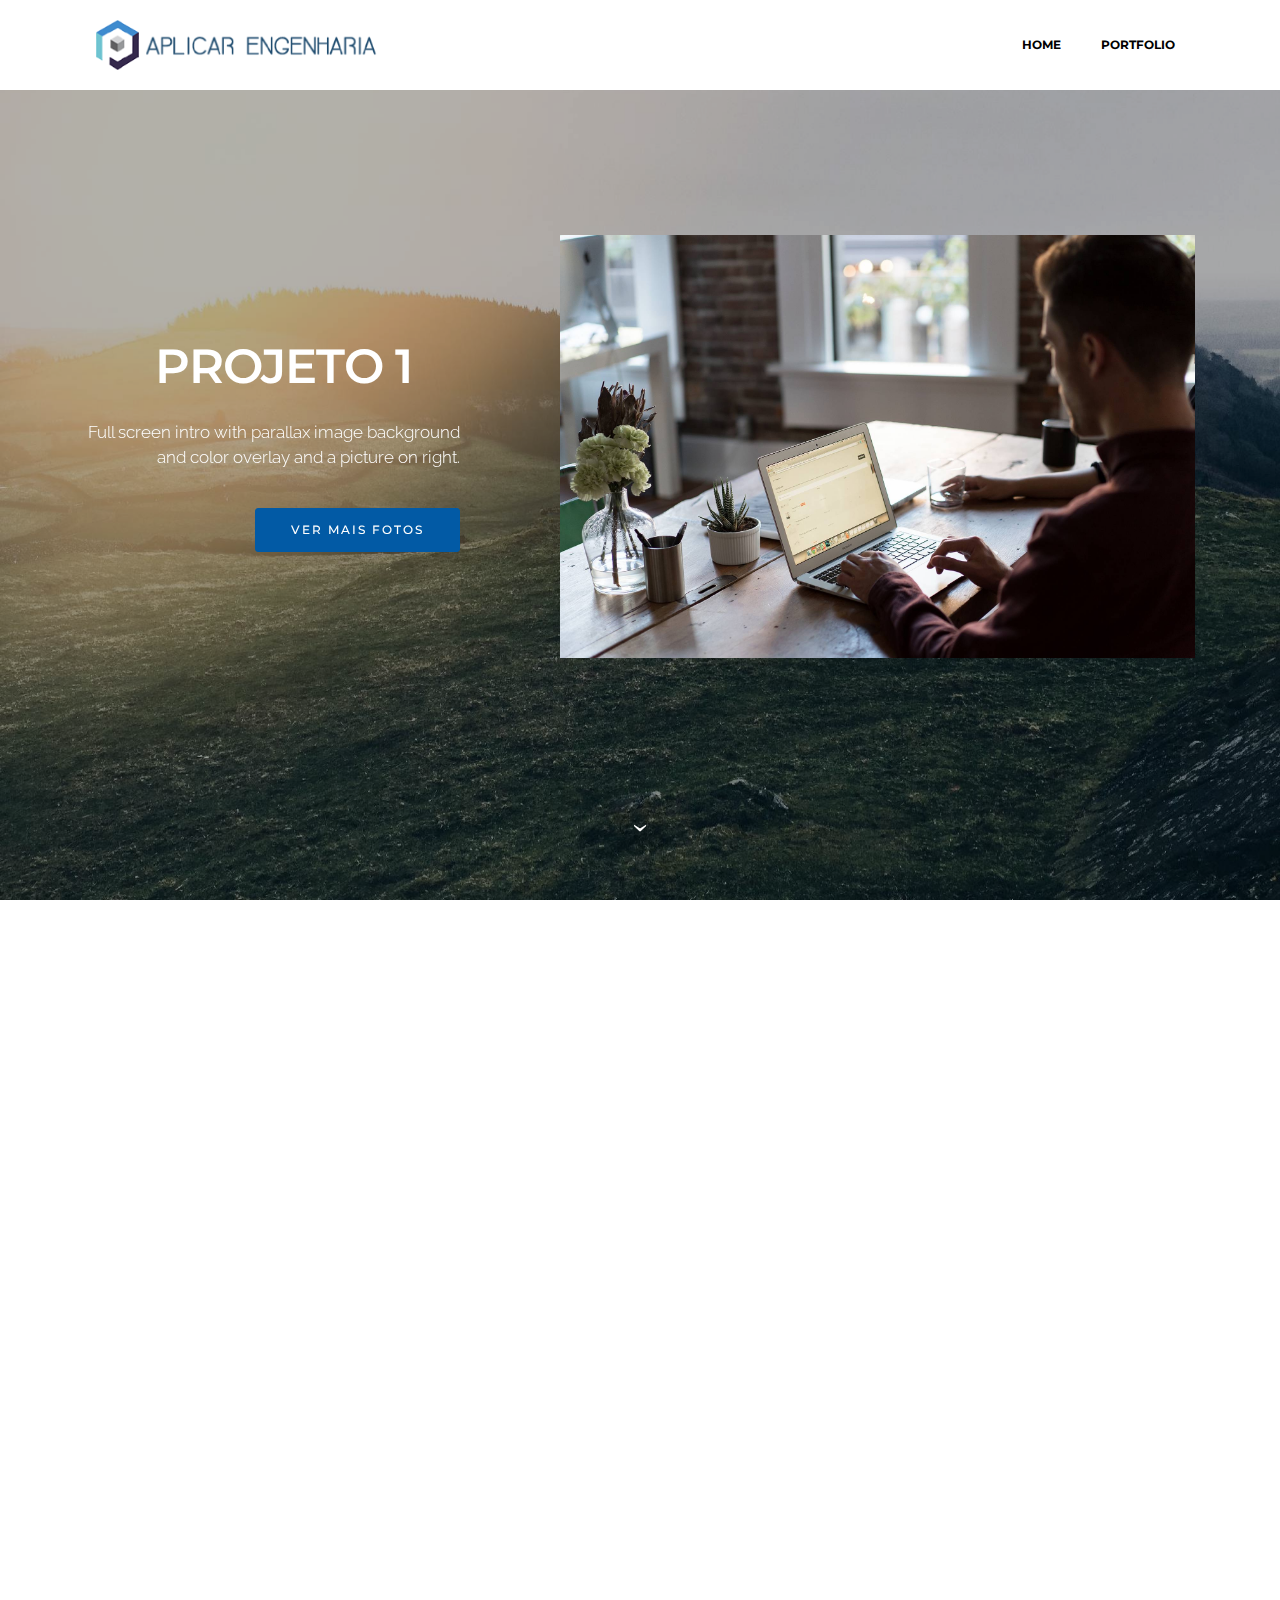
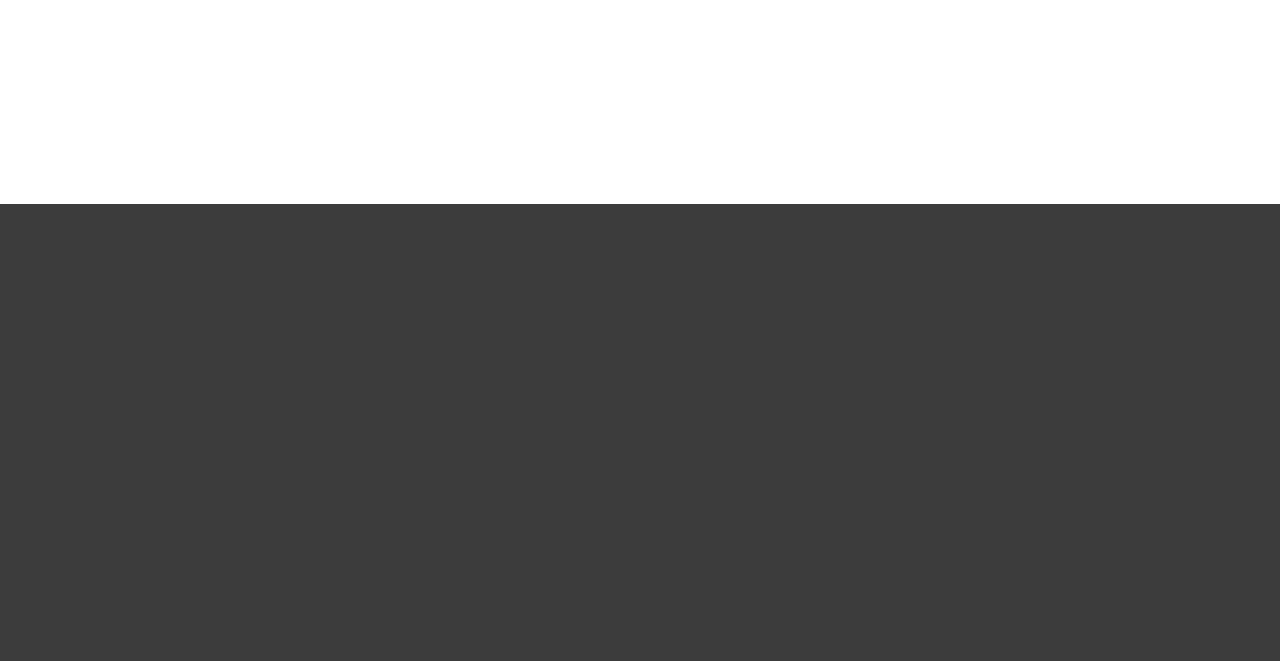
==== commit d156ec3a: "Ajustando Interna" ====
--- a/projeto-1.html
+++ b/projeto-1.html
@@ -217,19 +217,29 @@
     </div>
 </section>
 
-<section class="mbr-section mbr-section-md-padding mbr-footer footer2" id="contacts2-28" style="background-color: rgb(46, 46, 46); padding-top: 90px; padding-bottom: 90px;">
+<section class="mbr-section mbr-section--relative mbr-section--fixed-size" id="contacts2-19" style="background-color: rgb(60, 60, 60); padding-top: 30px; padding-bottom: 30px;">
     
-    <div class="container">
-        <div class="row">
-            <div class="mbr-footer-content col-xs-12 col-md-3">
-                <p><strong>Endereço:</strong><br>Av. Alameda da Serra 1033, Sala 804 Edifício Atlanta, Vila da Serra, Nova Lima-MG<br><br><br>
-<strong>Contatos:</strong><br>
-Email: aline@aplicarengenharia.com<br>Telefone: &nbsp;(31) 0800 2020<br>
-Celular: &nbsp;(31) 9 9888 2020</p>
-            </div>
-            <div class="mbr-footer-content col-xs-12 col-md-3"><br><ul><br></ul></div>
-            <div class="col-xs-12 col-md-6">
-                <div class="mbr-map" data-state="error"><div data-state-details="">Failed to load the library</div></div>
+    <div class="mbr-section__container container">
+        <div class="mbr-contacts mbr-contacts--wysiwyg row" style="padding-top: 45px; padding-bottom: 45px;">
+            <div class="col-sm-4">
+                <div class="row">
+                    <div class="col-sm-10 col-sm-offset-2">
+                        <img src="assets/images/logo-footer.png" alt="" style="margin-bottom: 30px;">
+                    </div>
+                </div>
+                <div class="row">
+                    <div class="col-sm-10 col-sm-offset-2">
+                        <p class="mbr-contacts__text"><strong style="color: #95a5a6">ENDEREÇOS</strong><br>
+<span style="color: #ecf0f1">Av. Alameda da Serra 1033, Sala 804<br>
+Edifício Atlanta, Vila da Serra, Nova Lima - MG</span><br>
+<strong style="color: #95a5a6">CONTATOS</strong><br>
+<span style="color: #ecf0f1">Email: aline@aplicarengenharia.com<br>
+Telefone: <a href="tel:3134555555">(31) 3455 5555</a></span></p>
+                    </div>
+                </div>
+            </div>
+            <div class="col-sm-6 col-sm-offset-2">
+                <iframe src="https://www.google.com/maps/embed?pb=!1m18!1m12!1m3!1d3749.744688113286!2d-43.943501784742445!3d-19.977236586577312!2m3!1f0!2f0!3f0!3m2!1i1024!2i768!4f13.1!3m3!1m2!1s0xa6980302d27bd9%3A0x65dbb0b6adc922af!2sAlameda+da+Serra%2C+1033+-+Vila+da+Serra%2C+Nova+Lima+-+MG%2C+34000-000!5e0!3m2!1spt-BR!2sbr!4v1468981052277" width="540" height="300" frameborder="0" style="border:0"><p>Aplicar Engenharia</p></iframe>
             </div>
         </div>
     </div>
--- a/assets/theme/css/style.css
+++ b/assets/theme/css/style.css
@@ -68,29 +68,29 @@
   border-radius: 3px; }
 
 .btn-primary {
-  background-color: #c0a375;
-  border-color: #c0a375;
+  background-color: #025aa5;
+  border-color: #025aa5;
   box-shadow: none;
   color: #fff; }
   .btn-primary:hover {
     color: #fff;
-    background-color: #a07e49;
-    border-color: #a07e49;
+    background-color: #0e4265;
+    border-color: #0e4265;
     box-shadow: none; }
   .btn-primary:focus, .btn-primary.focus {
     color: #fff;
-    background-color: #a07e49;
-    border-color: #a07e49; }
+    background-color: #0e4265;
+    border-color: #0e4265; }
   .btn-primary:active, .btn-primary.active {
     color: #fff;
-    background-color: #a07e49;
-    border-color: #a07e49;
+    background-color: #0e4265;
+    border-color: #0e4265;
     background-image: none;
     box-shadow: none; }
   .btn-primary.disabled, .btn-primary:disabled {
     color: #fff !important;
-    background-color: #a07e49 !important;
-    border-color: #a07e49 !important;
+    background-color: #0e4265 !important;
+    border-color: #0e4265 !important;
     opacity: 0.85; }
 
 .btn-secondary {
@@ -431,8 +431,25 @@
   line-height: 44px;
   text-align: center;
   position: relative;
-  border: 2px solid #c0a375;
   color: #232323; }
+  .btn-social.facebook{
+    border: 2px solid #3a5ba2
+  }
+  .btn-social.facebook:hover{
+    background: #3a5ba2
+  }
+  .btn-social.twitter{
+    border: 2px solid #55acee
+  }
+  .btn-social.twitter:hover{
+    background: #55acee
+  }
+  .btn-social.plusone{
+    border: 2px solid #dd4b39
+  }
+  .btn-social.plusone:hover{
+    background: #dd4b39
+  }
   .btn-social i {
     top: 0;
     line-height: 44px;
@@ -1991,4 +2008,121 @@
 html.is-builder :not([data-app-remove-it]).card-text + .card-btn {
   padding-top: 1.375rem; }
 
+/*MAP*/
+.mbr-google-map__marker {
+  color: #252525;
+  display: none;
+  margin: 0;
+}
+.mbr-google-map--loaded .mbr-google-map__marker {
+  display: block;
+}
+.mbr-hero {
+  color: #fff;
+  position: relative;
+}
+.mbr-hero__text {
+  font-size: 46px;
+  font-weight: bold;
+  left: -2px;
+  letter-spacing: 2px;
+  line-height: 50px;
+  margin: -18px 0 1px 0;
+  padding-bottom: 41px;
+  position: relative;
+  top: 8px;
+}
+.mbr-hero__subtext {
+  font-size: 21px;
+  line-height: 29px;
+  margin: -32px 0 3px 0;
+  padding: 0 0 41px 0;
+  position: relative;
+  top: 6px;
+}
+.mbr-figure {
+  display: inline-block;
+  /*line-height: 1px;*/
+  margin: 0;
+  max-width: 100%;
+  overflow: hidden;
+  position: relative;
+}
+.mbr-figure--no-bg {
+  background: none;
+}
+.mbr-figure--full-width {
+  display: block;
+  width: 100%;
+}
+.mbr-figure.mbr-after-navbar:before {
+  display: none;
+}
+.mbr-figure--full-width iframe,
+.mbr-figure--full-width .mbr-figure__img,
+.mbr-figure--full-width .mbr-figure__map {
+  width: 100%;
+}
+.mbr-figure iframe,
+.mbr-figure__img,
+.mbr-figure__map {
+  max-width: 100%;
+}
+.mbr-figure__map {
+  height: 400px;
+  line-height: 1.3em;
+}
+.mbr-figure__map--short {
+  height: 300px;
+}
+.mbr-figure__caption {
+  background: rgba(0, 0, 0, 0.5);
+  bottom: 0;
+  color: #fff;
+  display: block;
+  font-size: 17px;
+  left: 0;
+  line-height: 1.3em;
+  min-height: 53px;
+  padding: 17px 20px;
+  position: absolute;
+  text-align: left;
+  width: 100%;
+}
+.mbr-figure__caption--no-padding {
+  padding: 17px 0;
+}
+.mbr-figure--wysiwyg .mbr-figure__caption a,
+.mbr-figure--wysiwyg .mbr-figure__caption a:hover {
+  color: inherit;
+  text-decoration: underline;
+}
+.mbr-figure--caption-inside-top .mbr-figure__caption {
+  bottom: auto;
+  top: 0;
+}
+.mbr-figure--caption-outside-top .mbr-figure__caption,
+.mbr-figure--caption-outside-bottom .mbr-figure__caption {
+  background: none;
+  position: relative;
+}
+.mbr-figure--no-bg.mbr-figure--caption-outside-top .mbr-figure__caption,
+.mbr-figure--no-bg.mbr-figure--caption-outside-bottom .mbr-figure__caption {
+  color: #252525;
+}
+.mbr-figure--no-bg.mbr-figure--caption-outside-top .mbr-figure__caption {
+  margin-top: -3px;
+  padding-top: 0;
+}
+.mbr-figure--no-bg.mbr-figure--caption-outside-bottom .mbr-figure__caption {
+  margin-top: -2px;
+  padding-bottom: 0;
+  top: 2px;
+}
+.mbr-figure__caption--std-grid {
+  background: none;
+  z-index: 2;
+  overflow: hidden;
+}
+
 /*# sourceMappingURL=style.css.map */
--- a/assets/mobirise/css/mbr-additional.css
+++ b/assets/mobirise/css/mbr-additional.css
@@ -26,7 +26,7 @@
 #menu-0 .dropdown-item:hover,
 #menu-0 .link:focus,
 #menu-0 .dropdown-item:focus {
-  color: #c0a375;
+  color: #2980b9;
 }
 #menu-0 .link[aria-expanded="true"],
 #menu-0 .dropdown-menu {
@@ -67,8 +67,8 @@
   color: #bcbcbc;
 }
 #features7-33 .iconbox {
-  background-color: #c0a375;
-  border-color: #c0a375;
+  background-color: #2980b9;
+  border-color: #2980b9;
 }
 #msg-box8-5 .mbr-section-title,
 #msg-box8-5 p {
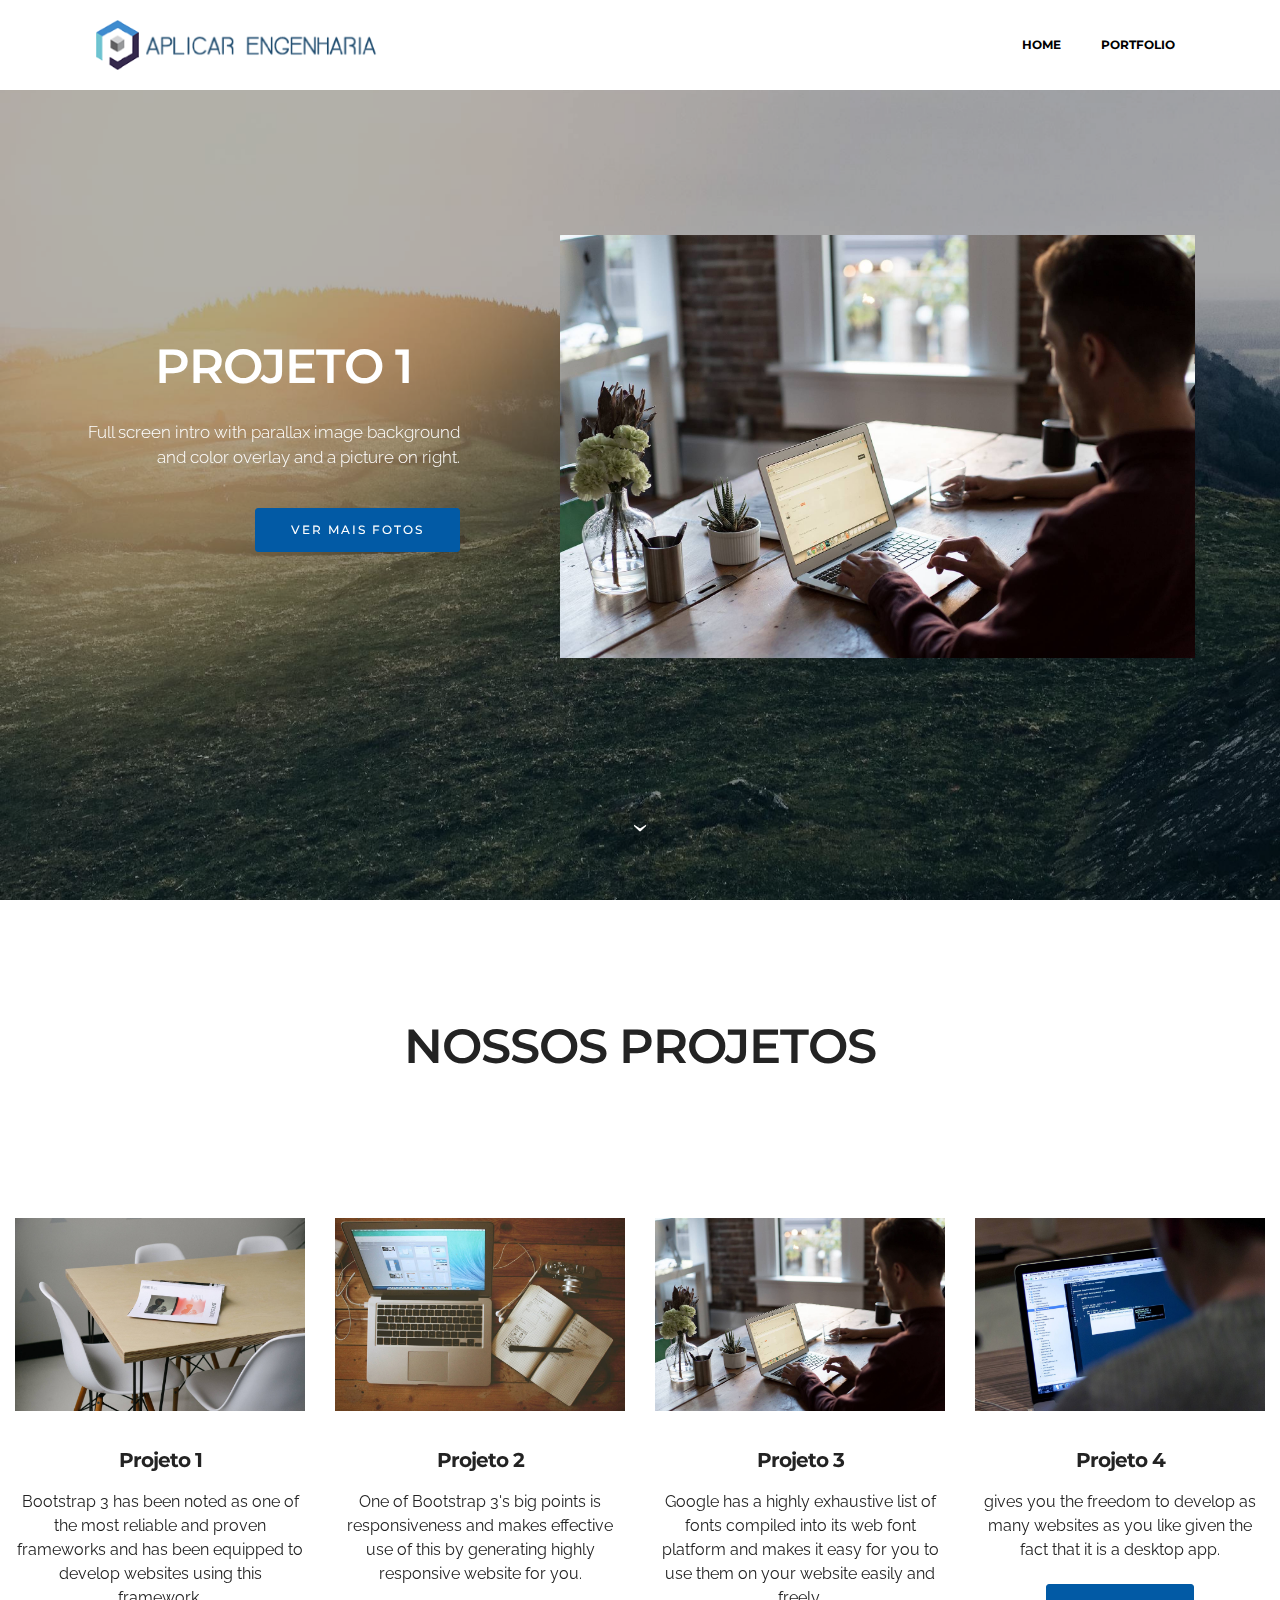
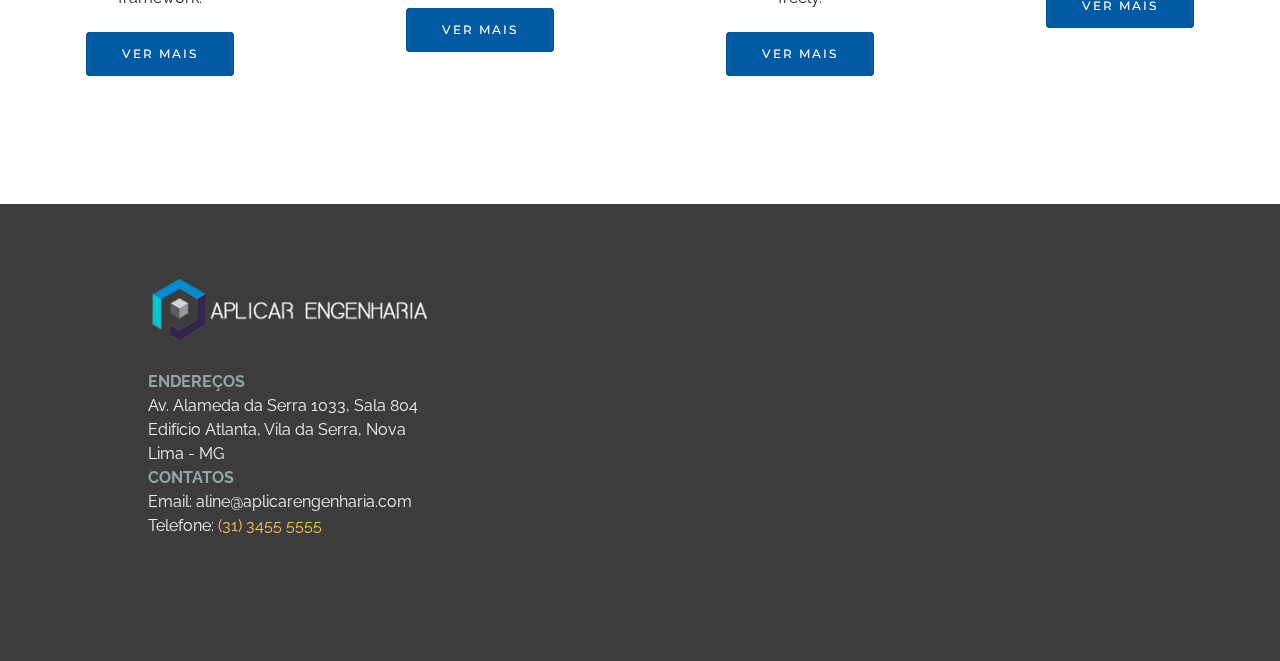
==== commit 8bdf911f: "Resolvendo bug" ====
--- a/projeto-1.html
+++ b/projeto-1.html
@@ -224,7 +224,7 @@
             <div class="col-sm-4">
                 <div class="row">
                     <div class="col-sm-10 col-sm-offset-2">
-                        <img src="assets/images/logo-footer.png" alt="" style="margin-bottom: 30px;">
+                        <img src="assets/images/logo-footer.png" alt="" class="img-responsive" style="margin-bottom: 30px;">
                     </div>
                 </div>
                 <div class="row">
@@ -259,7 +259,5 @@
   <script src="assets/theme/js/script.js"></script>
   <script src="assets/mobirise-gallery/script.js"></script>
   
-  
-  <input name="animation" type="hidden">
   </body>
 </html>--- a/assets/theme/css/style.css
+++ b/assets/theme/css/style.css
@@ -4,7 +4,10 @@
  */
 .container {
   position: relative; }
-
+ .img-responsive{
+  width: 100%;
+  height: auto;
+ }
 .btn {
   margin-bottom: 0.5rem; }
   .btn + .btn {
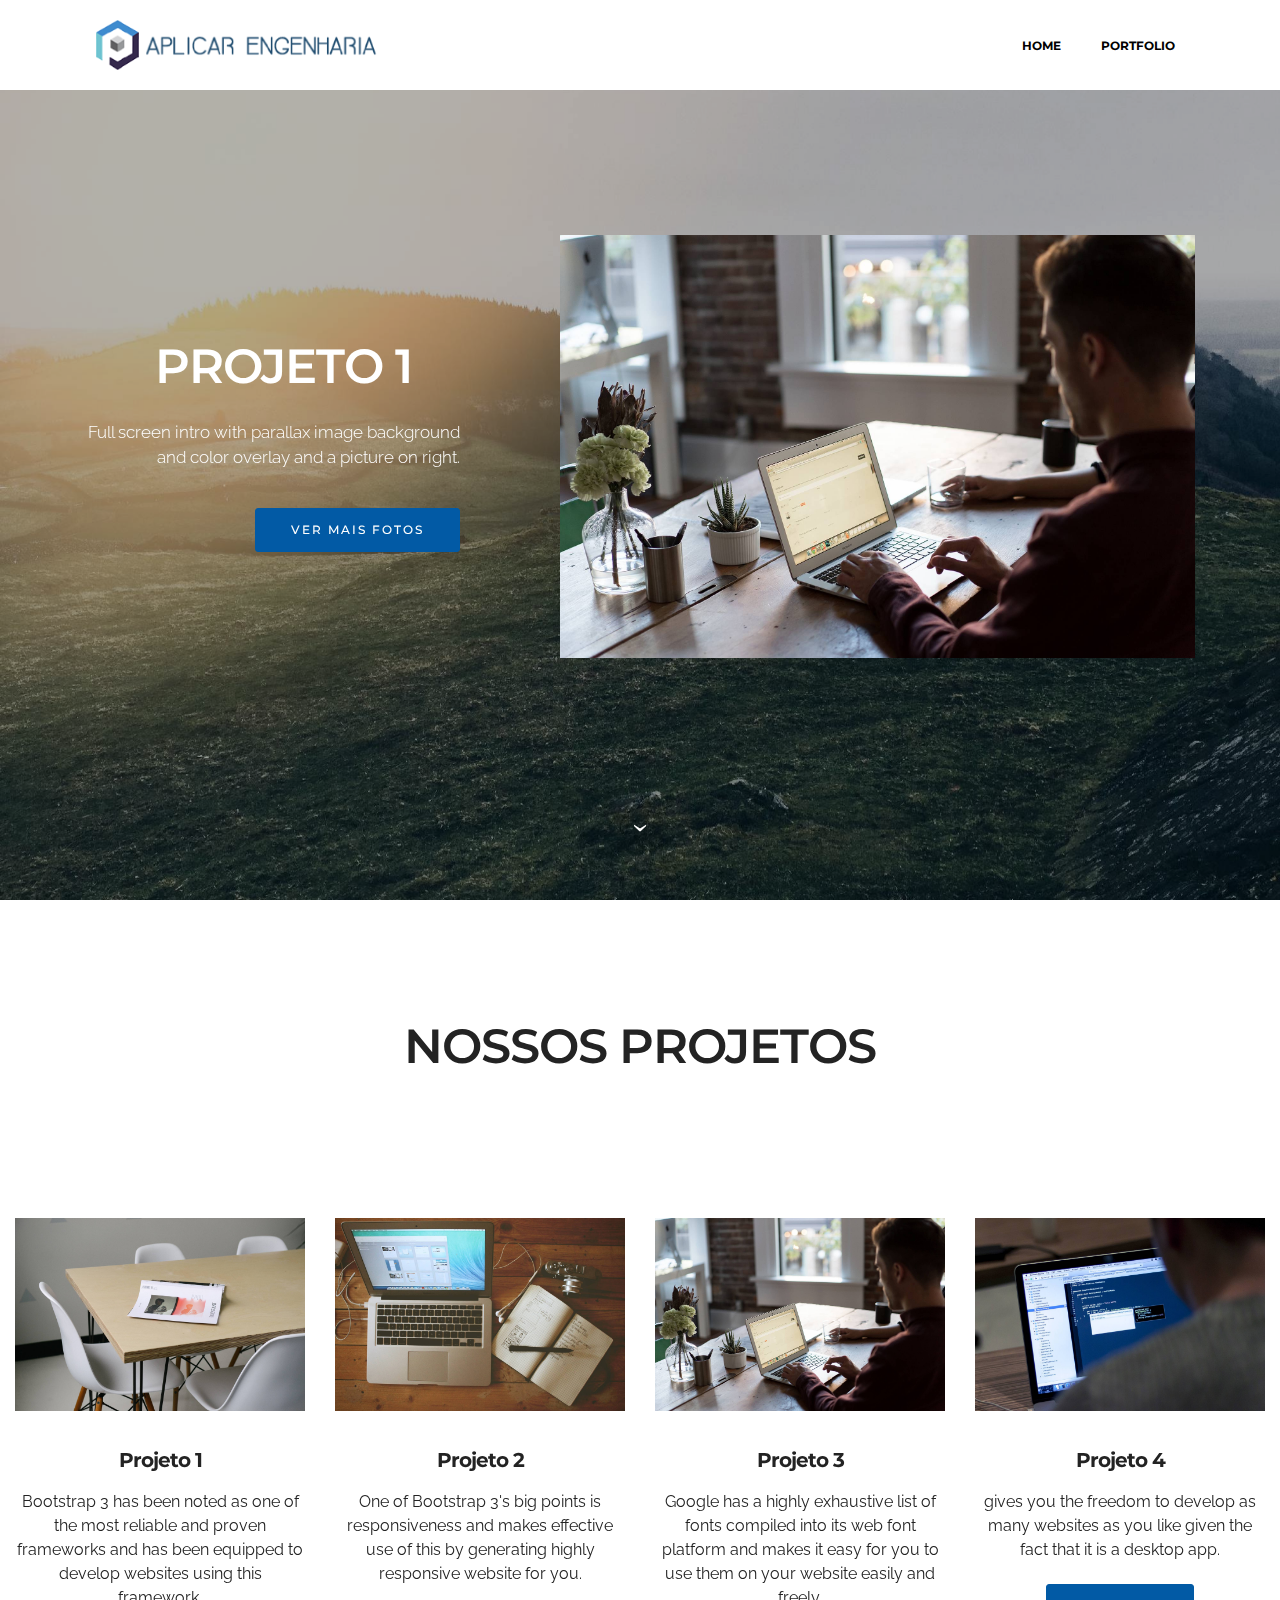
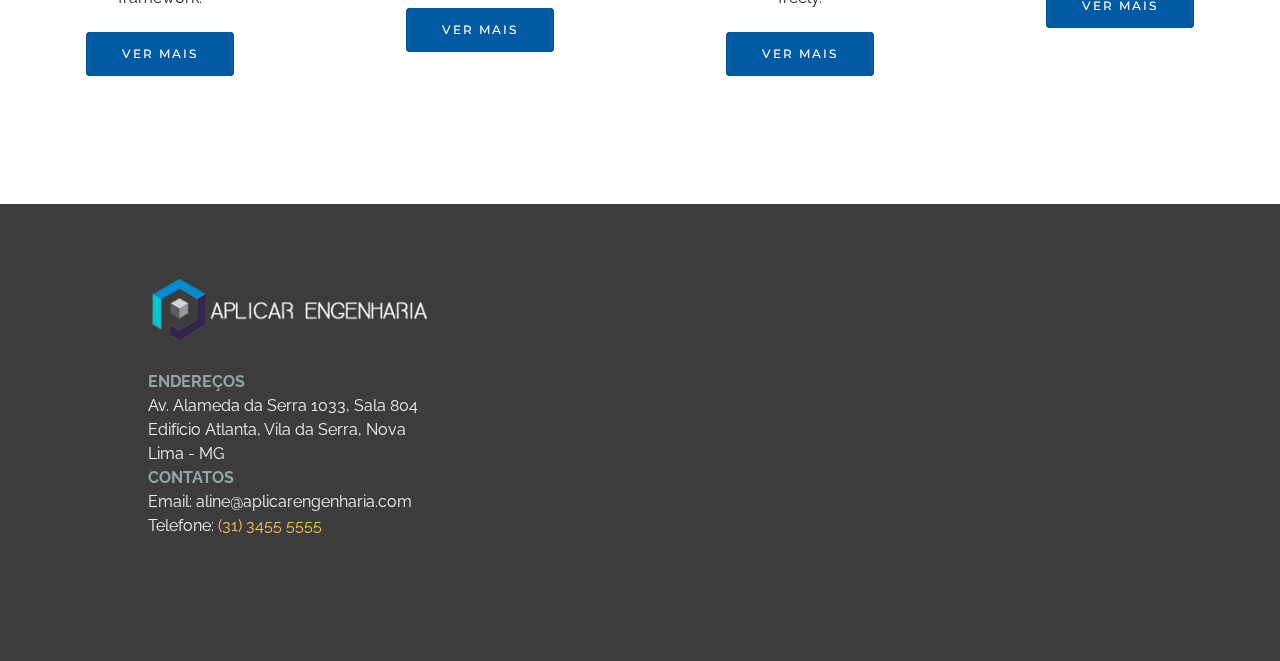
==== commit 782f11e0: "Adicionando efeitos" ====
--- a/projeto-1.html
+++ b/projeto-1.html
@@ -4,7 +4,8 @@
   <meta charset="UTF-8">
   <meta http-equiv="X-UA-Compatible" content="IE=edge">
   <meta name="viewport" content="width=device-width, initial-scale=1">
-  <link rel="shortcut icon" href="assets/images/logo-748x128-47.png" type="image/x-icon">
+  <link rel="shortcut icon" href="favicon.png" type="image/x-icon">
+  <title>Aplicar Engenharia</title>
   <meta name="description" content="">
   
   <link rel="stylesheet" href="https://fonts.googleapis.com/css?family=Lora:400,700,400italic,700italic&amp;subset=latin">
@@ -33,7 +34,7 @@
                 <div class="mbr-table-cell">
 
                     <div class="navbar-brand">
-                        <a href="https://www.arkengenharia.com" class="navbar-logo"><img src="assets/images/logo-748x128-47.png" alt="Aplicar Engenharia"></a>
+                        <a href="index.html" class="navbar-logo"><img src="assets/images/logo-748x128-47.png" alt="Aplicar Engenharia"></a>
                         
                     </div>
 
@@ -162,7 +163,7 @@
     
 
     <div class="mbr-cards-row row">
-            <div class="mbr-cards-col col-xs-12 col-lg-3" style="padding-top: 0px; padding-bottom: 120px;">
+            <div class="mbr-cards-col projects-col col-xs-12 col-lg-3" style="padding-top: 0px; padding-bottom: 120px;">
                 <div class="container">
                   <div class="card cart-block">
                       <div class="card-img"><img src="assets/images/table.jpg" class="card-img-top"></div>
@@ -175,7 +176,7 @@
                   </div>
                 </div>
             </div>
-            <div class="mbr-cards-col col-xs-12 col-lg-3" style="padding-top: 0px; padding-bottom: 120px;">
+            <div class="mbr-cards-col projects-col col-xs-12 col-lg-3" style="padding-top: 0px; padding-bottom: 120px;">
               <div class="container">
                 <div class="card cart-block">
                     <div class="card-img"><img src="assets/images/desktop.jpg" class="card-img-top"></div>
@@ -188,7 +189,7 @@
                 </div>
               </div>
             </div>
-            <div class="mbr-cards-col col-xs-12 col-lg-3" style="padding-top: 0px; padding-bottom: 120px;">
+            <div class="mbr-cards-col projects-col col-xs-12 col-lg-3" style="padding-top: 0px; padding-bottom: 120px;">
               <div class="container">
                 <div class="card cart-block">
                     <div class="card-img"><img src="assets/images/coworkers.jpg" class="card-img-top"></div>
@@ -201,7 +202,7 @@
                 </div>
               </div>
             </div>
-            <div class="mbr-cards-col col-xs-12 col-lg-3" style="padding-top: 0px; padding-bottom: 120px;">
+            <div class="mbr-cards-col projects-col col-xs-12 col-lg-3" style="padding-top: 0px; padding-bottom: 120px;">
               <div class="container">
                 <div class="card cart-block">
                     <div class="card-img"><img src="assets/images/code-man.jpg" class="card-img-top"></div>
--- a/assets/dropdown/css/style.css
+++ b/assets/dropdown/css/style.css
@@ -104,9 +104,9 @@
       .nav-dropdown .link.dropdown-toggle[aria-expanded="true"] {
         margin: 0;
         padding: 1.667em 2.583em 1.667em 1.667em; }
-  .nav-dropdown .link::after,
+/*  .nav-dropdown .link::after,
   .nav-dropdown .dropdown-item::after {
-    color: inherit; }
+    color: inherit; }*/
   .nav-dropdown .btn {
     font-size: 0.75rem;
     font-weight: 700;
--- a/assets/theme/css/style.css
+++ b/assets/theme/css/style.css
@@ -1208,11 +1208,23 @@
   padding-left: 0;
   padding-right: 0;
   padding-top: 120px;
-  padding-bottom: 120px; }
+  padding-bottom: 120px;
+  transition: all 0.2s ease-in;
+}
+.projects-col:hover{
+  background-color: #ecf0f1;
+}
+.mbr-cards-col h4{
+  transition: all 0.2s ease-in;
+}
+.mbr-cards-col:hover h4{
+  color: #2980b9
+}
   @media (max-width: 767px) {
     .mbr-cards-col {
       padding-top: 60px;
       padding-bottom: 60px; } }
+}
 .mbr-cards .striped .card {
   padding-left: 10%;
   padding-right: 10%; }
--- a/assets/mobirise/css/mbr-additional.css
+++ b/assets/mobirise/css/mbr-additional.css
@@ -125,7 +125,7 @@
 #menu-18 .dropdown-item:hover,
 #menu-18 .link:focus,
 #menu-18 .dropdown-item:focus {
-  color: #c0a375;
+  color: #2980b9;
 }
 #menu-18 .link[aria-expanded="true"],
 #menu-18 .dropdown-menu {
